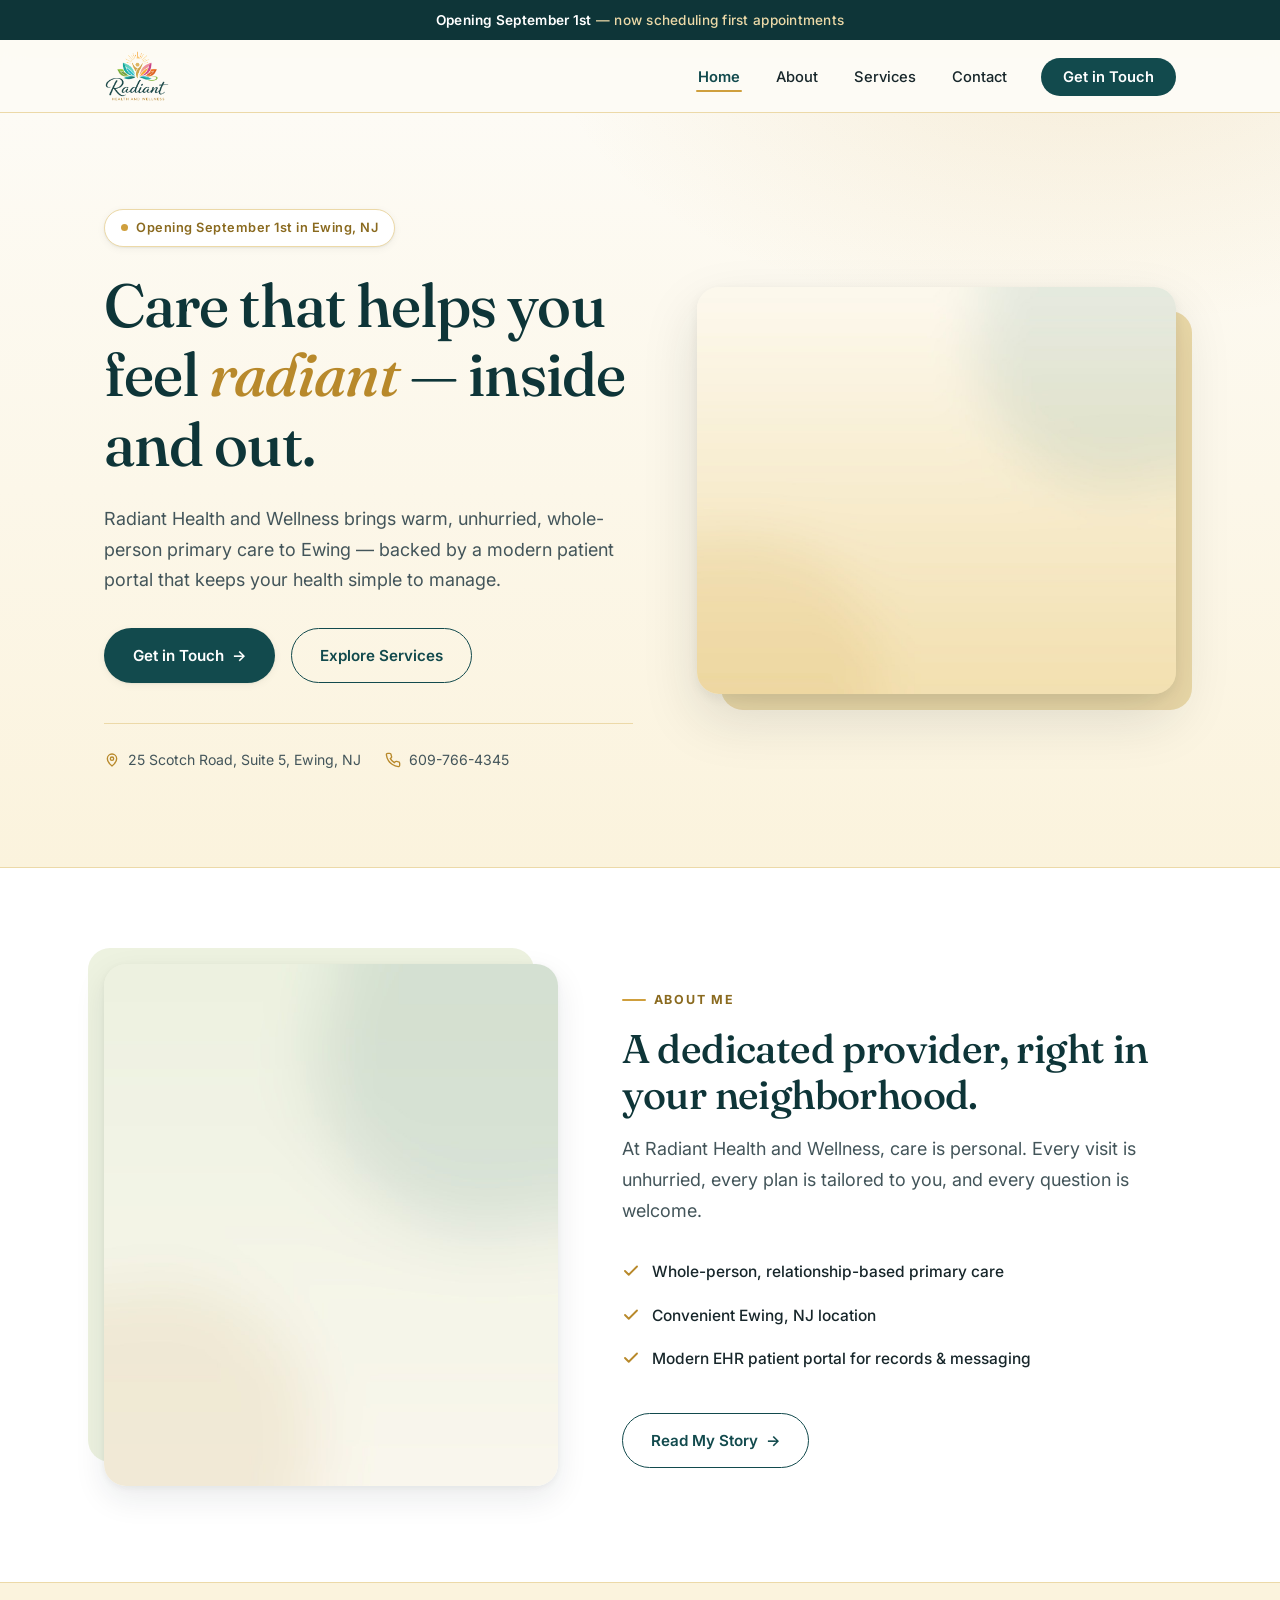
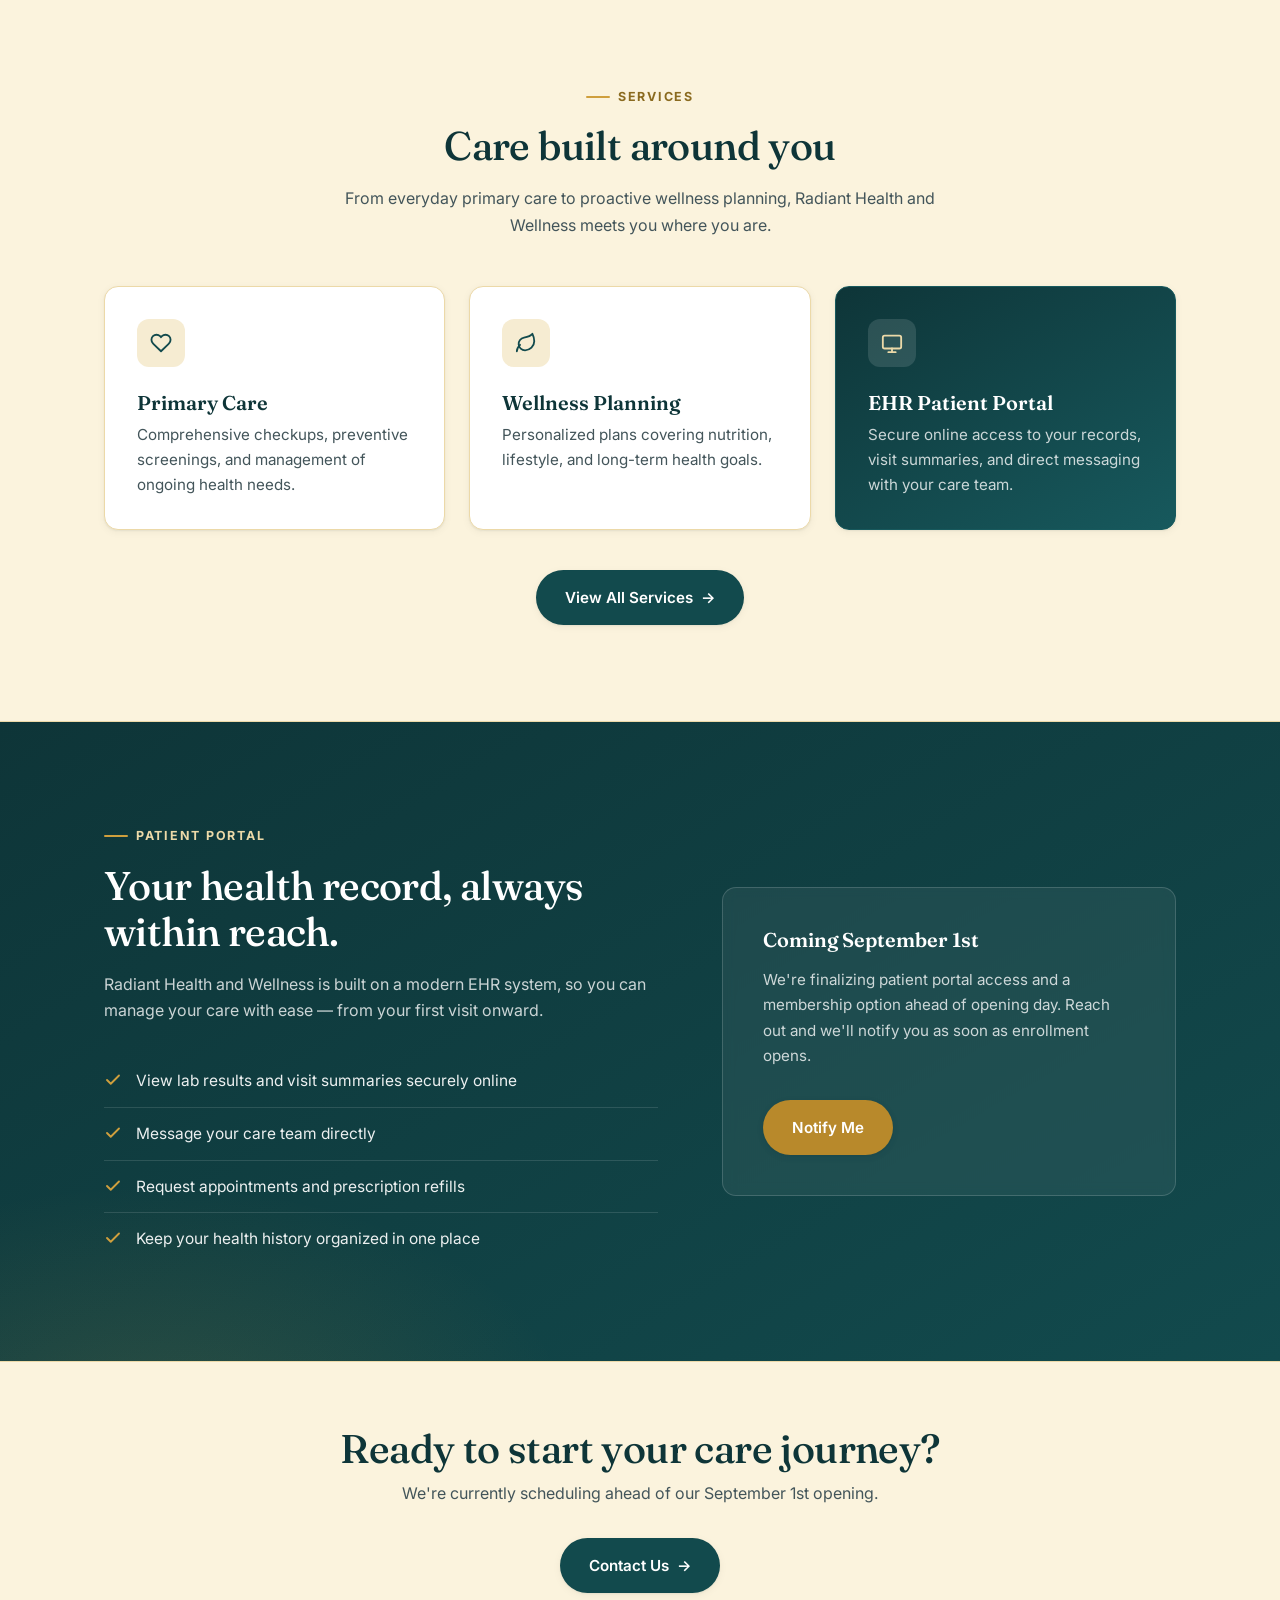
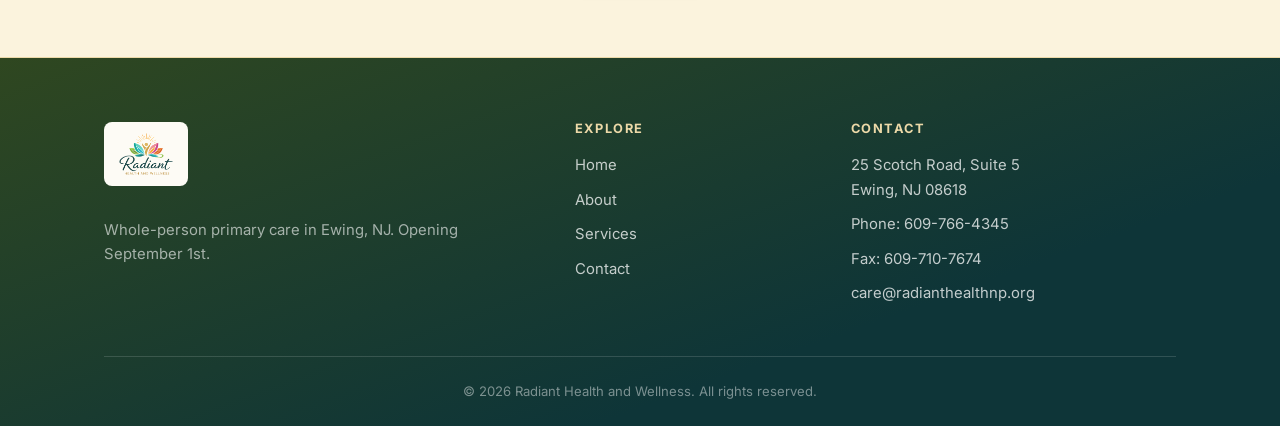
==== index.html @ 40ae80a1 "Redesign: modern professional design system - New palette discipline: cream ground, dark teal anchor" ====
<!DOCTYPE html>
<html lang="en">
<head>
  <meta charset="UTF-8">
  <meta name="viewport" content="width=device-width, initial-scale=1.0">
  <title>Radiant Health and Wellness | Primary Care in Ewing, NJ</title>
  <meta name="description" content="Radiant Health and Wellness — nurse practitioner-led primary care in Ewing, NJ. Opening September 1. Unhurried visits, modern patient portal, personalized care.">
  <link rel="icon" href="assets/img/favicon.png">
  <link rel="preconnect" href="https://fonts.googleapis.com">
  <link rel="preconnect" href="https://fonts.gstatic.com" crossorigin>
  <link rel="stylesheet" href="css/styles.css">
</head>
<body>

  <div class="announcement-bar"><strong>Opening September 1st</strong> — now scheduling first appointments</div>

  <header class="site-header">
    <nav class="nav">
      <a href="index.html" class="nav-logo" aria-label="Radiant Health and Wellness — home">
        <img src="assets/img/logo.png" alt="Radiant Health and Wellness">
      </a>
      <button class="nav-toggle" aria-label="Toggle navigation" aria-expanded="false">
        <svg width="24" height="24" viewBox="0 0 24 24" fill="none" stroke="currentColor" stroke-width="2" stroke-linecap="round"><path d="M4 7h16M4 12h16M4 17h16"/></svg>
      </button>
      <ul class="nav-links">
        <li><a href="index.html">Home</a></li>
        <li><a href="about.html">About</a></li>
        <li><a href="services.html">Services</a></li>
        <li><a href="contact.html">Contact</a></li>
        <li><a href="contact.html" class="nav-cta">Get in Touch</a></li>
      </ul>
    </nav>
  </header>

  <main>

    <!-- Hero -->
    <section class="hero">
      <div class="container">
        <div>
          <span class="hero-badge"><span class="dot"></span>Opening September 1st in Ewing, NJ</span>
          <h1>Care that helps you feel <em>radiant</em> — inside and out.</h1>
          <p class="lead">Radiant Health and Wellness brings warm, unhurried, whole-person primary care to Ewing — backed by a modern patient portal that keeps your health simple to manage.</p>
          <div class="hero-actions">
            <a href="contact.html" class="btn btn-primary">Get in Touch <span class="arrow">→</span></a>
            <a href="services.html" class="btn btn-secondary">Explore Services</a>
          </div>
          <div class="hero-meta">
            <span>
              <svg width="16" height="16" viewBox="0 0 24 24" fill="none" stroke="currentColor" stroke-width="2" stroke-linecap="round" stroke-linejoin="round"><path d="M12 21s-7-5.5-7-11a7 7 0 0 1 14 0c0 5.5-7 11-7 11z"/><circle cx="12" cy="10" r="2.5"/></svg>
              25 Scotch Road, Suite 5, Ewing, NJ
            </span>
            <span>
              <svg width="16" height="16" viewBox="0 0 24 24" fill="none" stroke="currentColor" stroke-width="2" stroke-linecap="round"><path d="M22 16.9v3a2 2 0 0 1-2.2 2 19.8 19.8 0 0 1-8.6-3.1 19.5 19.5 0 0 1-6-6A19.8 19.8 0 0 1 2.1 4.2 2 2 0 0 1 4.1 2h3a2 2 0 0 1 2 1.7c.1 1 .4 2 .7 2.9a2 2 0 0 1-.5 2.1L8 10a16 16 0 0 0 6 6l1.3-1.3a2 2 0 0 1 2.1-.5c.9.3 1.9.6 2.9.7a2 2 0 0 1 1.7 2z"/></svg>
              <a href="tel:+16097664345">609-766-4345</a>
            </span>
          </div>
        </div>
        <div class="hero-visual">
          <img src="assets/img/hero-stock.jpg" alt="Calm, welcoming wellness clinic interior">
        </div>
      </div>
    </section>

    <!-- About preview -->
    <section class="section section-white">
      <div class="container split">
        <div class="split-visual">
          <img src="assets/img/about-me.jpg" alt="Provider portrait at Radiant Health and Wellness">
        </div>
        <div>
          <span class="eyebrow">About Me</span>
          <h2>A dedicated provider, right in your neighborhood.</h2>
          <p class="lead">At Radiant Health and Wellness, care is personal. Every visit is unhurried, every plan is tailored to you, and every question is welcome.</p>
          <ul class="checklist">
            <li>
              <svg width="18" height="18" viewBox="0 0 24 24" fill="none" stroke="currentColor" stroke-width="2.5" stroke-linecap="round" stroke-linejoin="round"><path d="M20 6L9 17l-5-5"/></svg>
              Whole-person, relationship-based primary care
            </li>
            <li>
              <svg width="18" height="18" viewBox="0 0 24 24" fill="none" stroke="currentColor" stroke-width="2.5" stroke-linecap="round" stroke-linejoin="round"><path d="M20 6L9 17l-5-5"/></svg>
              Convenient Ewing, NJ location
            </li>
            <li>
              <svg width="18" height="18" viewBox="0 0 24 24" fill="none" stroke="currentColor" stroke-width="2.5" stroke-linecap="round" stroke-linejoin="round"><path d="M20 6L9 17l-5-5"/></svg>
              Modern EHR patient portal for records &amp; messaging
            </li>
          </ul>
          <a href="about.html" class="btn btn-secondary">Read My Story <span class="arrow">→</span></a>
        </div>
      </div>
    </section>

    <!-- Services preview -->
    <section class="section section-butter">
      <div class="container">
        <div class="section-header centered">
          <span class="eyebrow">Services</span>
          <h2>Care built around you</h2>
          <p>From everyday primary care to proactive wellness planning, Radiant Health and Wellness meets you where you are.</p>
        </div>
        <div class="card-grid">
          <div class="card">
            <span class="card-icon">
              <svg width="22" height="22" viewBox="0 0 24 24" fill="none" stroke="currentColor" stroke-width="2" stroke-linecap="round" stroke-linejoin="round"><path d="M20.8 4.6a5.5 5.5 0 0 0-7.8 0L12 5.7l-1-1.1a5.5 5.5 0 0 0-7.8 7.8l1 1L12 21l7.8-7.6 1-1a5.5 5.5 0 0 0 0-7.8z"/></svg>
            </span>
            <h3>Primary Care</h3>
            <p>Comprehensive checkups, preventive screenings, and management of ongoing health needs.</p>
          </div>
          <div class="card">
            <span class="card-icon">
              <svg width="22" height="22" viewBox="0 0 24 24" fill="none" stroke="currentColor" stroke-width="2" stroke-linecap="round" stroke-linejoin="round"><path d="M11 20A7 7 0 0 1 9.8 6.1C15.5 5 17 4.5 19 2c1 2 2 4.2 2 8 0 5.5-4.8 10-10 10z"/><path d="M2 21c0-3 1.9-5.5 3.5-7"/></svg>
            </span>
            <h3>Wellness Planning</h3>
            <p>Personalized plans covering nutrition, lifestyle, and long-term health goals.</p>
          </div>
          <div class="card card-feature">
            <span class="card-icon">
              <svg width="22" height="22" viewBox="0 0 24 24" fill="none" stroke="currentColor" stroke-width="2" stroke-linecap="round" stroke-linejoin="round"><rect x="2" y="4" width="20" height="14" rx="2"/><path d="M8 22h8M12 18v4"/></svg>
            </span>
            <h3>EHR Patient Portal</h3>
            <p>Secure online access to your records, visit summaries, and direct messaging with your care team.</p>
          </div>
        </div>
        <div style="text-align:center; margin-top: 40px;">
          <a href="services.html" class="btn btn-primary">View All Services <span class="arrow">→</span></a>
        </div>
      </div>
    </section>

    <!-- EHR / portal band -->
    <section class="band-dark">
      <div class="container split">
        <div>
          <span class="eyebrow">Patient Portal</span>
          <h2>Your health record, always within reach.</h2>
          <p>Radiant Health and Wellness is built on a modern EHR system, so you can manage your care with ease — from your first visit onward.</p>
          <ul class="feature-list">
            <li>
              <svg width="18" height="18" viewBox="0 0 24 24" fill="none" stroke="currentColor" stroke-width="2.5" stroke-linecap="round" stroke-linejoin="round"><path d="M20 6L9 17l-5-5"/></svg>
              View lab results and visit summaries securely online
            </li>
            <li>
              <svg width="18" height="18" viewBox="0 0 24 24" fill="none" stroke="currentColor" stroke-width="2.5" stroke-linecap="round" stroke-linejoin="round"><path d="M20 6L9 17l-5-5"/></svg>
              Message your care team directly
            </li>
            <li>
              <svg width="18" height="18" viewBox="0 0 24 24" fill="none" stroke="currentColor" stroke-width="2.5" stroke-linecap="round" stroke-linejoin="round"><path d="M20 6L9 17l-5-5"/></svg>
              Request appointments and prescription refills
            </li>
            <li>
              <svg width="18" height="18" viewBox="0 0 24 24" fill="none" stroke="currentColor" stroke-width="2.5" stroke-linecap="round" stroke-linejoin="round"><path d="M20 6L9 17l-5-5"/></svg>
              Keep your health history organized in one place
            </li>
          </ul>
        </div>
        <div class="panel">
          <h3>Coming September 1st</h3>
          <p>We're finalizing patient portal access and a membership option ahead of opening day. Reach out and we'll notify you as soon as enrollment opens.</p>
          <a href="contact.html" class="btn btn-gold">Notify Me</a>
        </div>
      </div>
    </section>

    <!-- CTA -->
    <section class="cta">
      <div class="container">
        <h2>Ready to start your care journey?</h2>
        <p>We're currently scheduling ahead of our September 1st opening.</p>
        <a href="contact.html" class="btn btn-primary">Contact Us <span class="arrow">→</span></a>
      </div>
    </section>

  </main>

  <footer class="site-footer">
    <div class="container">
      <div class="footer-grid">
        <div>
          <span class="footer-logo">
            <img src="assets/img/logo.png" alt="Radiant Health and Wellness">
          </span>
          <p>Whole-person primary care in Ewing, NJ. Opening September 1st.</p>
        </div>
        <div>
          <h4>Explore</h4>
          <ul class="footer-links">
            <li><a href="index.html">Home</a></li>
            <li><a href="about.html">About</a></li>
            <li><a href="services.html">Services</a></li>
            <li><a href="contact.html">Contact</a></li>
          </ul>
        </div>
        <div>
          <h4>Contact</h4>
          <ul class="footer-links">
            <li>25 Scotch Road, Suite 5<br>Ewing, NJ 08618</li>
            <li>Phone: <a href="tel:+16097664345">609-766-4345</a></li>
            <li>Fax: 609-710-7674</li>
            <li><a href="mailto:care@radianthealthnp.org">care@radianthealthnp.org</a></li>
          </ul>
        </div>
      </div>
      <div class="footer-bottom">
        &copy; <span id="footer-year"></span> Radiant Health and Wellness. All rights reserved.
      </div>
    </div>
  </footer>

  <script src="js/main.js"></script>
</body>
</html>
---- css/styles.css ----
/* ==========================================================================
   Radiant Health and Wellness — Design System v2
   --------------------------------------------------------------------------
   Principles applied:
   - Restrained palette: cream ground, dark teal anchor, gold as trim/accent
   - Type pairing: Fraunces (display serif) + Inter (UI sans)
   - 8px spacing scale, consistent radii + elevation
   - WCAG AA contrast on all text
   ========================================================================== */

/* ---------- Fonts ---------- */
@import url('https://fonts.googleapis.com/css2?family=Fraunces:opsz,wght@9..144,400;9..144,500;9..144,600&family=Inter:wght@400;500;600;700&display=swap');

/* ---------- Tokens ---------- */
:root {
  /* color */
  --ink: #17262a;
  --ink-soft: #43555a;
  --teal-900: #0e3538;
  --teal-800: #124a4d;
  --teal-700: #17595d;
  --teal-600: #1c6e6f;
  --gold-700: #8a6a1f;
  --gold-600: #b8892b;
  --gold-500: #cf9f3d;
  --gold-200: #ecd9a8;
  --gold-100: #f6ecd2;
  --butter: #fbf3dd;
  --cream: #fdfbf5;
  --white: #ffffff;
  --green-900: #2f4720;
  --green-700: #4a6b2f;
  --green-100: #edf2e0;

  /* type */
  --font-display: 'Fraunces', Georgia, serif;
  --font-body: 'Inter', -apple-system, BlinkMacSystemFont, 'Segoe UI', sans-serif;

  /* layout */
  --container: 1120px;
  --s1: 8px;  --s2: 16px; --s3: 24px; --s4: 32px;
  --s5: 40px; --s6: 48px; --s8: 64px; --s12: 96px;

  --r-sm: 8px;
  --r-md: 14px;
  --r-lg: 22px;
  --r-full: 999px;

  --shadow-sm: 0 1px 2px rgba(23, 38, 42, 0.06), 0 2px 8px rgba(23, 38, 42, 0.05);
  --shadow-md: 0 2px 6px rgba(23, 38, 42, 0.05), 0 12px 32px rgba(23, 38, 42, 0.09);
  --shadow-lg: 0 4px 12px rgba(23, 38, 42, 0.06), 0 24px 56px rgba(23, 38, 42, 0.13);
}

/* ---------- Reset / base ---------- */
*, *::before, *::after { box-sizing: border-box; }

html { scroll-behavior: smooth; }

body {
  margin: 0;
  font-family: var(--font-body);
  font-size: 1rem;
  line-height: 1.65;
  color: var(--ink);
  background: var(--cream);
  -webkit-font-smoothing: antialiased;
  text-rendering: optimizeLegibility;
}

img { max-width: 100%; display: block; }

a { color: inherit; text-decoration: none; }

:focus-visible {
  outline: 3px solid var(--gold-500);
  outline-offset: 3px;
  border-radius: 4px;
}

.container {
  max-width: var(--container);
  margin-inline: auto;
  padding-inline: var(--s3);
}

/* ---------- Typography ---------- */
h1, h2, h3, h4 {
  font-family: var(--font-display);
  font-weight: 500;
  line-height: 1.15;
  letter-spacing: -0.015em;
  color: var(--teal-900);
  margin: 0 0 var(--s2);
}

h1 { font-size: clamp(2.4rem, 5.2vw, 3.8rem); }
h2 { font-size: clamp(1.8rem, 3.4vw, 2.5rem); }
h3 { font-size: 1.25rem; font-weight: 600; letter-spacing: 0; }

p { margin: 0 0 var(--s2); color: var(--ink-soft); }

.lead {
  font-size: 1.125rem;
  line-height: 1.7;
  max-width: 54ch;
}

.eyebrow {
  display: inline-flex;
  align-items: center;
  gap: 8px;
  font-size: 0.78rem;
  font-weight: 700;
  letter-spacing: 0.14em;
  text-transform: uppercase;
  color: var(--gold-700);
  margin-bottom: var(--s2);
}

.eyebrow::before {
  content: "";
  width: 24px;
  height: 2px;
  background: var(--gold-500);
  border-radius: 2px;
}

.section-header {
  max-width: 620px;
  margin-bottom: var(--s6);
}

.section-header.centered {
  margin-inline: auto;
  text-align: center;
}

.section-header.centered .eyebrow { justify-content: center; }

/* ---------- Buttons ---------- */
.btn {
  display: inline-flex;
  align-items: center;
  justify-content: center;
  gap: 8px;
  padding: 14px 28px;
  border-radius: var(--r-full);
  font-family: var(--font-body);
  font-size: 0.95rem;
  font-weight: 600;
  border: 1.5px solid transparent;
  cursor: pointer;
  transition: background-color 0.18s ease, border-color 0.18s ease,
              color 0.18s ease, box-shadow 0.18s ease, transform 0.18s ease;
}

.btn:hover { transform: translateY(-1px); }
.btn:active { transform: translateY(0); }

.btn-primary {
  background: var(--teal-800);
  color: var(--white);
  box-shadow: var(--shadow-sm);
}

.btn-primary:hover {
  background: var(--teal-700);
  box-shadow: var(--shadow-md);
}

.btn-secondary {
  background: transparent;
  border-color: var(--teal-800);
  color: var(--teal-800);
}

.btn-secondary:hover { background: rgba(18, 74, 77, 0.06); }

.btn-gold {
  background: var(--gold-600);
  color: var(--white);
  box-shadow: var(--shadow-sm);
}

.btn-gold:hover { background: var(--gold-500); box-shadow: var(--shadow-md); }

.btn-light {
  background: var(--white);
  color: var(--teal-800);
}

.btn-light:hover { background: var(--gold-100); }

.btn .arrow { transition: transform 0.18s ease; }
.btn:hover .arrow { transform: translateX(3px); }

/* ---------- Announcement bar ---------- */
.announcement-bar {
  background: var(--teal-900);
  color: var(--gold-200);
  font-size: 0.85rem;
  font-weight: 500;
  letter-spacing: 0.02em;
  text-align: center;
  padding: 9px var(--s2);
}

.announcement-bar strong { color: var(--white); font-weight: 600; }

/* ---------- Header ---------- */
.site-header {
  position: sticky;
  top: 0;
  z-index: 100;
  background: rgba(253, 251, 245, 0.92);
  backdrop-filter: blur(12px);
  -webkit-backdrop-filter: blur(12px);
  border-bottom: 1px solid var(--gold-200);
}

.nav {
  display: flex;
  align-items: center;
  justify-content: space-between;
  max-width: var(--container);
  margin-inline: auto;
  padding: 10px var(--s3);
}

.nav-logo img { height: 52px; width: auto; }

.nav-links {
  display: flex;
  align-items: center;
  gap: var(--s4);
  list-style: none;
  margin: 0;
  padding: 0;
}

.nav-links a {
  position: relative;
  font-size: 0.92rem;
  font-weight: 500;
  color: var(--ink);
  padding: 6px 2px;
}

.nav-links a:not(.nav-cta)::after {
  content: "";
  position: absolute;
  left: 0;
  bottom: 0;
  width: 100%;
  height: 2px;
  background: var(--gold-500);
  border-radius: 2px;
  transform: scaleX(0);
  transform-origin: left;
  transition: transform 0.2s ease;
}

.nav-links a:not(.nav-cta):hover::after,
.nav-links a.active::after { transform: scaleX(1); }

.nav-links a.active { color: var(--teal-800); font-weight: 600; }

.nav-cta {
  background: var(--teal-800);
  color: var(--white) !important;
  padding: 10px 22px !important;
  border-radius: var(--r-full);
  font-weight: 600 !important;
  transition: background-color 0.18s ease;
}

.nav-cta:hover { background: var(--teal-700); }

.nav-toggle {
  display: none;
  background: none;
  border: none;
  padding: 8px;
  cursor: pointer;
  color: var(--teal-900);
}

/* ---------- Hero ---------- */
.hero {
  position: relative;
  overflow: hidden;
  background:
    radial-gradient(900px 480px at 85% -10%, rgba(207, 159, 61, 0.16), transparent 60%),
    linear-gradient(180deg, var(--cream) 0%, var(--butter) 100%);
  border-bottom: 1px solid var(--gold-200);
}

.hero .container {
  display: grid;
  grid-template-columns: 1.05fr 0.95fr;
  gap: var(--s8);
  align-items: center;
  padding-block: var(--s12);
}

.hero-badge {
  display: inline-flex;
  align-items: center;
  gap: 8px;
  background: var(--white);
  border: 1px solid var(--gold-200);
  color: var(--gold-700);
  font-size: 0.8rem;
  font-weight: 600;
  letter-spacing: 0.04em;
  padding: 7px 16px;
  border-radius: var(--r-full);
  box-shadow: var(--shadow-sm);
  margin-bottom: var(--s3);
}

.hero-badge .dot {
  width: 7px;
  height: 7px;
  border-radius: 50%;
  background: var(--gold-500);
}

.hero h1 { margin-bottom: var(--s3); }

.hero h1 em {
  font-style: italic;
  color: var(--gold-600);
}

.hero-actions {
  display: flex;
  flex-wrap: wrap;
  gap: var(--s2);
  margin-top: var(--s4);
}

.hero-meta {
  display: flex;
  flex-wrap: wrap;
  gap: var(--s3);
  margin-top: var(--s5);
  padding-top: var(--s3);
  border-top: 1px solid var(--gold-200);
  font-size: 0.88rem;
  color: var(--ink-soft);
}

.hero-meta span {
  display: inline-flex;
  align-items: center;
  gap: 8px;
}

.hero-meta svg { color: var(--gold-600); flex-shrink: 0; }

.hero-visual { position: relative; }

.hero-visual::before {
  content: "";
  position: absolute;
  inset: 24px -16px -16px 24px;
  background: var(--gold-200);
  border-radius: var(--r-lg);
  z-index: 0;
}

.hero-visual img {
  position: relative;
  z-index: 1;
  border-radius: var(--r-lg);
  box-shadow: var(--shadow-lg);
  aspect-ratio: 4 / 3.4;
  object-fit: cover;
  width: 100%;
}

/* ---------- Sections ---------- */
.section { padding-block: var(--s12); }

.section-white { background: var(--white); }
.section-butter {
  background: var(--butter);
  border-block: 1px solid var(--gold-200);
}
.section-green { background: var(--green-100); }

/* ---------- About split ---------- */
.split {
  display: grid;
  grid-template-columns: 0.9fr 1.1fr;
  gap: var(--s8);
  align-items: center;
}

.split-visual { position: relative; }

.split-visual::before {
  content: "";
  position: absolute;
  inset: -16px 24px 24px -16px;
  background: var(--green-100);
  border-radius: var(--r-lg);
}

.split-visual img {
  position: relative;
  border-radius: var(--r-lg);
  box-shadow: var(--shadow-md);
  aspect-ratio: 4 / 4.6;
  object-fit: cover;
  width: 100%;
}

.checklist {
  list-style: none;
  padding: 0;
  margin: var(--s3) 0 var(--s4);
}

.checklist li {
  display: flex;
  gap: 12px;
  align-items: flex-start;
  padding-block: 9px;
  color: var(--ink);
  font-weight: 500;
  font-size: 0.97rem;
}

.checklist svg {
  flex-shrink: 0;
  margin-top: 3px;
  color: var(--gold-600);
}

/* ---------- Cards ---------- */
.card-grid {
  display: grid;
  grid-template-columns: repeat(3, 1fr);
  gap: var(--s3);
}

.card {
  background: var(--white);
  border: 1px solid var(--gold-200);
  border-radius: var(--r-md);
  padding: var(--s4);
  box-shadow: var(--shadow-sm);
  transition: box-shadow 0.2s ease, transform 0.2s ease, border-color 0.2s ease;
}

.card:hover {
  transform: translateY(-3px);
  box-shadow: var(--shadow-md);
  border-color: var(--gold-500);
}

.card-icon {
  display: inline-flex;
  align-items: center;
  justify-content: center;
  width: 48px;
  height: 48px;
  border-radius: 12px;
  background: var(--gold-100);
  color: var(--teal-800);
  margin-bottom: var(--s3);
}

.card h3 { margin-bottom: 8px; }
.card p { margin-bottom: 0; font-size: 0.95rem; }

.card.card-feature {
  background: linear-gradient(150deg, var(--teal-900), var(--teal-700));
  border-color: var(--teal-700);
}

.card.card-feature h3 { color: var(--white); }
.card.card-feature p { color: rgba(255, 255, 255, 0.78); }
.card.card-feature .card-icon {
  background: rgba(255, 255, 255, 0.12);
  color: var(--gold-200);
}

/* ---------- Dark band (EHR / portal) ---------- */
.band-dark {
  background:
    radial-gradient(700px 400px at 12% 110%, rgba(207, 159, 61, 0.14), transparent 60%),
    linear-gradient(150deg, var(--teal-900) 0%, var(--teal-800) 100%);
  color: var(--white);
  padding-block: var(--s12);
}

.band-dark .split { align-items: center; grid-template-columns: 1.1fr 0.9fr; }

.band-dark .eyebrow { color: var(--gold-200); }
.band-dark .eyebrow::before { background: var(--gold-500); }
.band-dark h2 { color: var(--white); }
.band-dark p { color: rgba(255, 255, 255, 0.78); }

.feature-list {
  list-style: none;
  padding: 0;
  margin: var(--s4) 0 0;
}

.feature-list li {
  display: flex;
  gap: 14px;
  align-items: flex-start;
  padding-block: 13px;
  border-bottom: 1px solid rgba(255, 255, 255, 0.12);
  color: rgba(255, 255, 255, 0.92);
  font-size: 0.97rem;
}

.feature-list li:last-child { border-bottom: none; }

.feature-list svg {
  flex-shrink: 0;
  margin-top: 3px;
  color: var(--gold-500);
}

.panel {
  background: rgba(255, 255, 255, 0.06);
  border: 1px solid rgba(255, 255, 255, 0.16);
  border-radius: var(--r-md);
  padding: var(--s5);
  backdrop-filter: blur(6px);
}

.panel h3 { color: var(--white); margin-bottom: var(--s2); }
.panel p { font-size: 0.95rem; }
.panel .btn { margin-top: var(--s2); }

/* ---------- CTA band ---------- */
.cta {
  background: var(--butter);
  border-block: 1px solid var(--gold-200);
  padding-block: var(--s8);
  text-align: center;
}

.cta h2 { margin-bottom: var(--s1); }
.cta p { margin-bottom: var(--s4); }

/* ---------- Contact ---------- */
.contact-grid {
  display: grid;
  grid-template-columns: 1fr 1.1fr;
  gap: var(--s6);
  align-items: start;
}

.contact-card {
  background: var(--white);
  border: 1px solid var(--green-100);
  border-top: 3px solid var(--green-700);
  border-radius: var(--r-md);
  padding: var(--s5);
  box-shadow: var(--shadow-md);
}

.contact-card h3 { margin-bottom: var(--s3); }

.contact-list {
  list-style: none;
  padding: 0;
  margin: 0 0 var(--s4);
}

.contact-list li {
  display: flex;
  gap: 14px;
  align-items: flex-start;
  padding-block: 12px;
  border-bottom: 1px solid var(--green-100);
  font-size: 0.95rem;
}

.contact-list li:last-child { border-bottom: none; }

.contact-list svg {
  flex-shrink: 0;
  margin-top: 2px;
  color: var(--green-700);
}

.contact-list a { color: var(--teal-700); font-weight: 500; }
.contact-list a:hover { text-decoration: underline; }

.hours-table {
  width: 100%;
  border-collapse: collapse;
  font-size: 0.95rem;
}

.hours-table td {
  padding: 10px 0;
  border-bottom: 1px solid var(--green-100);
  color: var(--ink-soft);
}

.hours-table tr:last-child td { border-bottom: none; }

.hours-table td:last-child {
  text-align: right;
  font-weight: 600;
  color: var(--green-900);
}

.notice {
  background: var(--green-100);
  border-left: 3px solid var(--green-700);
  border-radius: var(--r-sm);
  padding: var(--s3);
  font-size: 0.92rem;
  color: var(--green-900);
  margin-top: var(--s3);
}

.map-frame {
  border-radius: var(--r-md);
  overflow: hidden;
  box-shadow: var(--shadow-md);
  border: 1px solid var(--green-100);
}

.map-frame iframe {
  display: block;
  width: 100%;
  height: 420px;
  border: none;
}

.map-actions { margin-top: var(--s3); text-align: center; }

/* ---------- Page hero (interior) ---------- */
.page-hero {
  background:
    radial-gradient(700px 300px at 80% -20%, rgba(207, 159, 61, 0.14), transparent 60%),
    linear-gradient(180deg, var(--cream), var(--butter));
  border-bottom: 1px solid var(--gold-200);
  padding-block: var(--s8);
}

.page-hero .container { max-width: 760px; text-align: center; }
.page-hero .eyebrow { justify-content: center; }
.page-hero p { max-width: 58ch; margin-inline: auto; }

/* ---------- Footer ---------- */
.site-footer {
  background: linear-gradient(160deg, var(--green-900) 0%, var(--teal-900) 70%);
  color: rgba(255, 255, 255, 0.75);
  padding: var(--s8) 0 var(--s3);
}

.footer-grid {
  display: grid;
  grid-template-columns: 1.3fr 0.7fr 1fr;
  gap: var(--s6);
  padding-bottom: var(--s5);
  border-bottom: 1px solid rgba(255, 255, 255, 0.14);
}

.footer-logo {
  display: inline-block;
  background: var(--cream);
  padding: 10px 14px;
  border-radius: var(--r-sm);
  margin-bottom: var(--s3);
}

.footer-logo img { height: 44px; width: auto; }

.site-footer h4 {
  color: var(--gold-200);
  font-family: var(--font-body);
  font-size: 0.8rem;
  font-weight: 700;
  letter-spacing: 0.12em;
  text-transform: uppercase;
  margin: 0 0 var(--s2);
}

.footer-links { list-style: none; padding: 0; margin: 0; }
.footer-links li { margin-bottom: 10px; font-size: 0.93rem; }
.footer-links a { transition: color 0.15s ease; }
.footer-links a:hover { color: var(--gold-200); }

.site-footer p { color: rgba(255, 255, 255, 0.6); font-size: 0.93rem; }

.footer-bottom {
  padding-top: var(--s3);
  text-align: center;
  font-size: 0.82rem;
  color: rgba(255, 255, 255, 0.45);
}

/* ---------- Responsive ---------- */
@media (max-width: 920px) {
  .section { padding-block: var(--s8); }

  .hero .container { grid-template-columns: 1fr; padding-block: var(--s8); }
  .hero-visual { order: -1; max-width: 480px; }

  .split,
  .band-dark .split,
  .contact-grid { grid-template-columns: 1fr; }

  .split-visual { max-width: 440px; }

  .card-grid { grid-template-columns: 1fr 1fr; }
}

@media (max-width: 640px) {
  .card-grid { grid-template-columns: 1fr; }

  .nav-toggle { display: block; }

  .nav-links {
    position: fixed;
    inset: 0 0 0 auto;
    width: min(300px, 82vw);
    height: 100dvh;
    background: var(--cream);
    flex-direction: column;
    align-items: flex-start;
    padding: 96px var(--s4) var(--s4);
    box-shadow: var(--shadow-lg);
    transform: translateX(100%);
    transition: transform 0.25s ease;
  }

  .nav-links.open { transform: translateX(0); }
}

@media (prefers-reduced-motion: reduce) {
  *, *::before, *::after {
    transition-duration: 0.01ms !important;
    animation-duration: 0.01ms !important;
  }
  html { scroll-behavior: auto; }
}
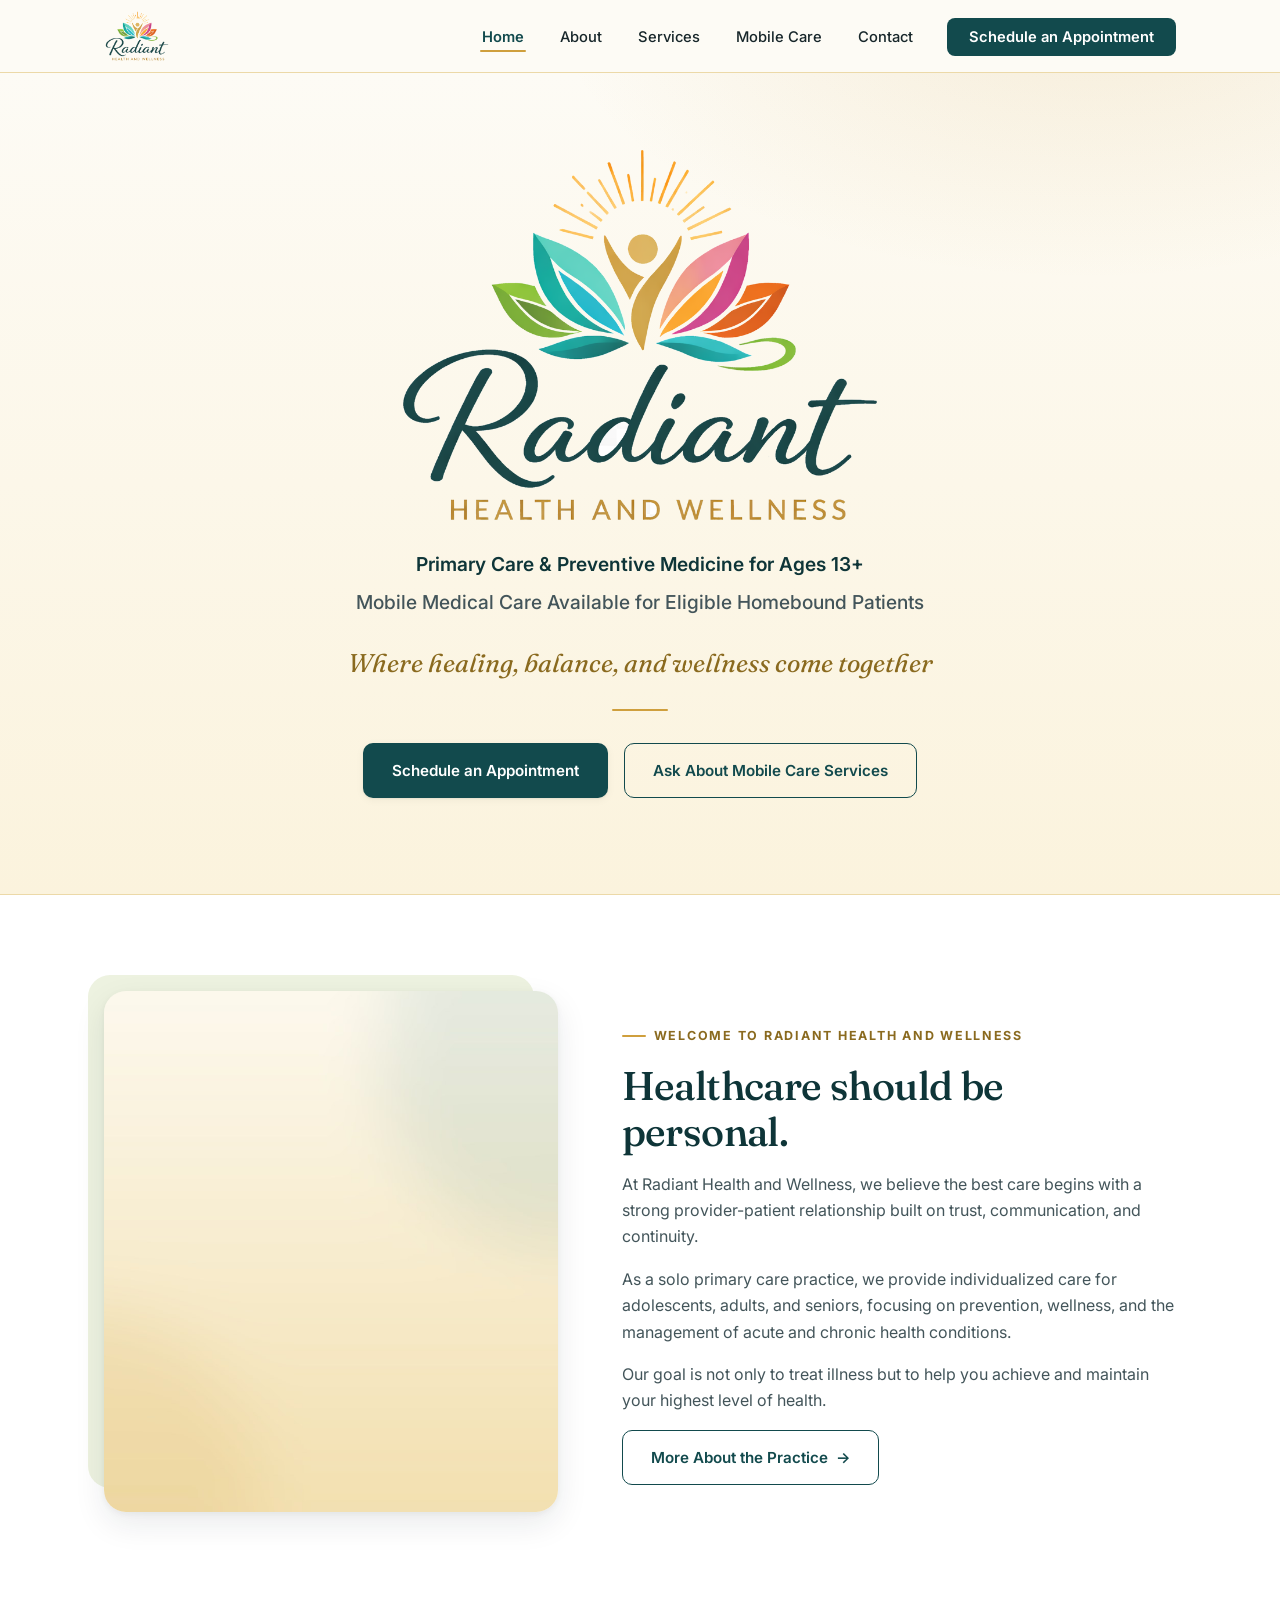
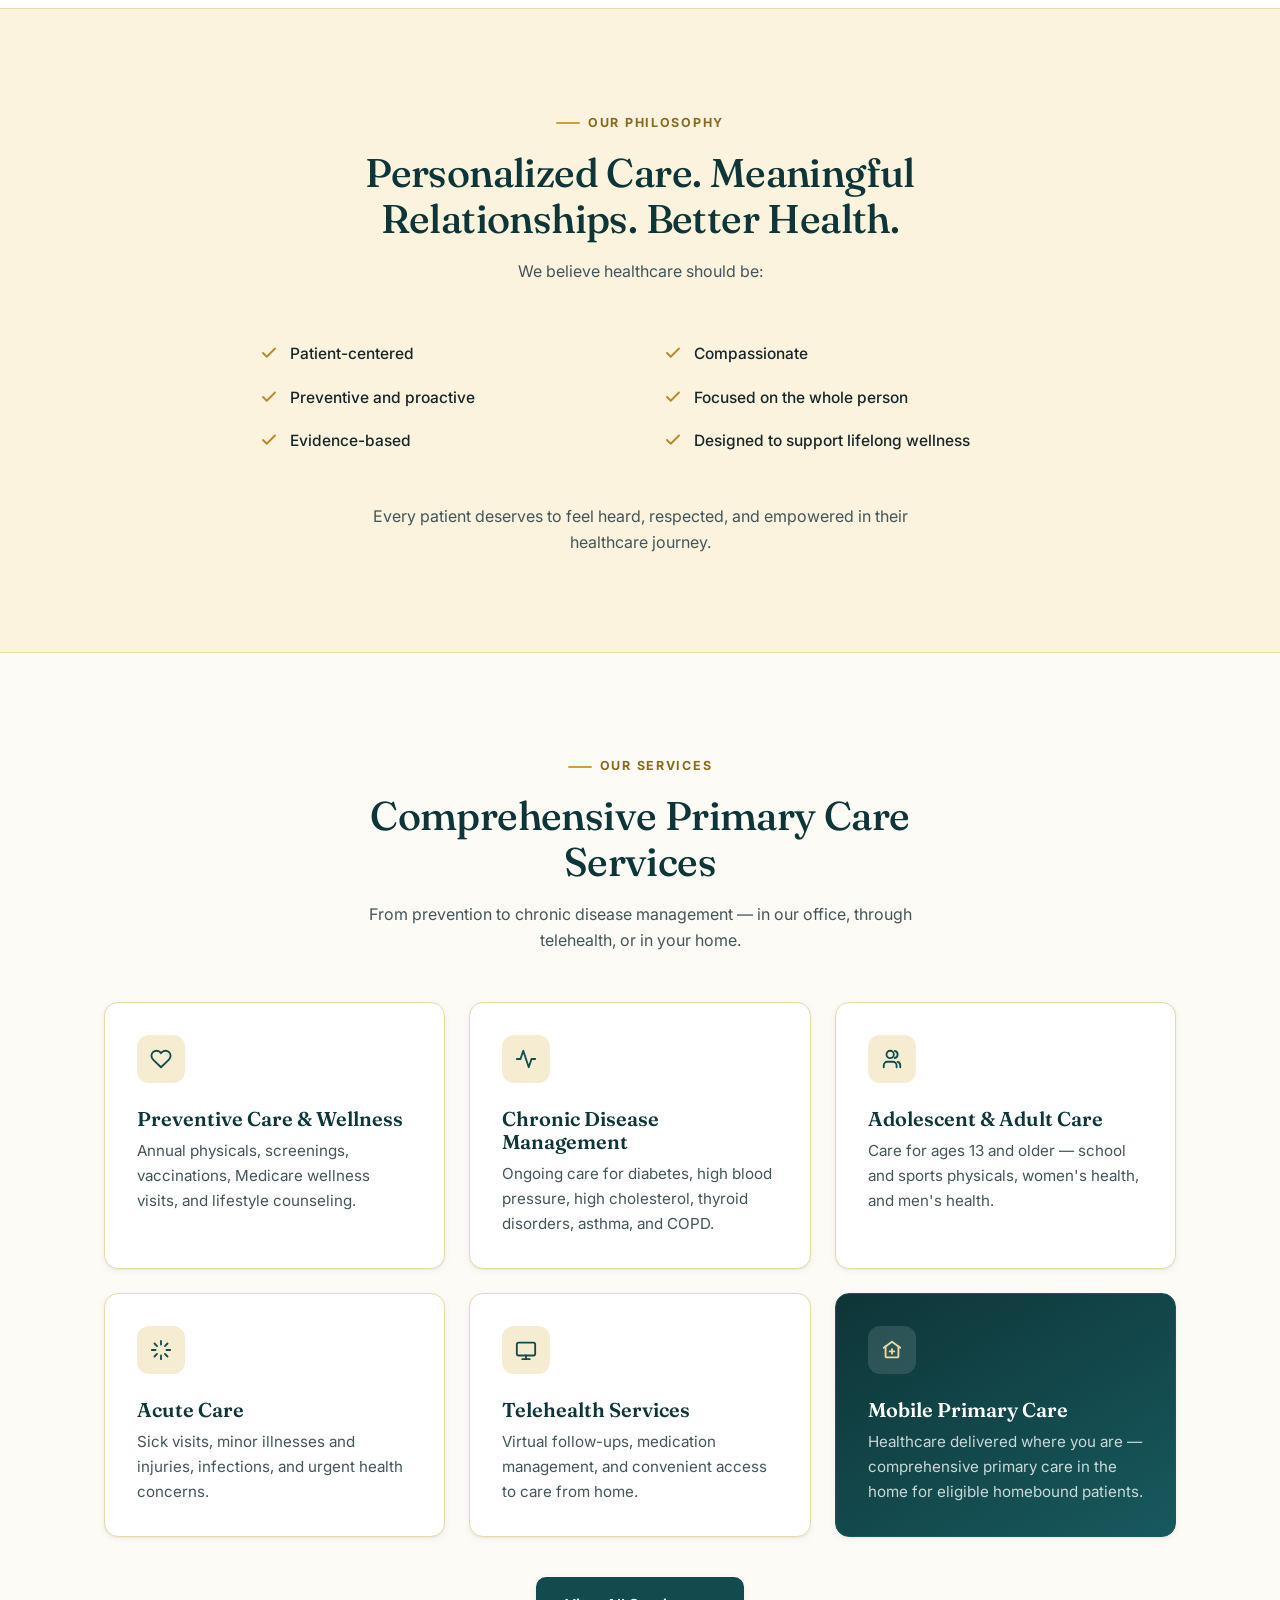
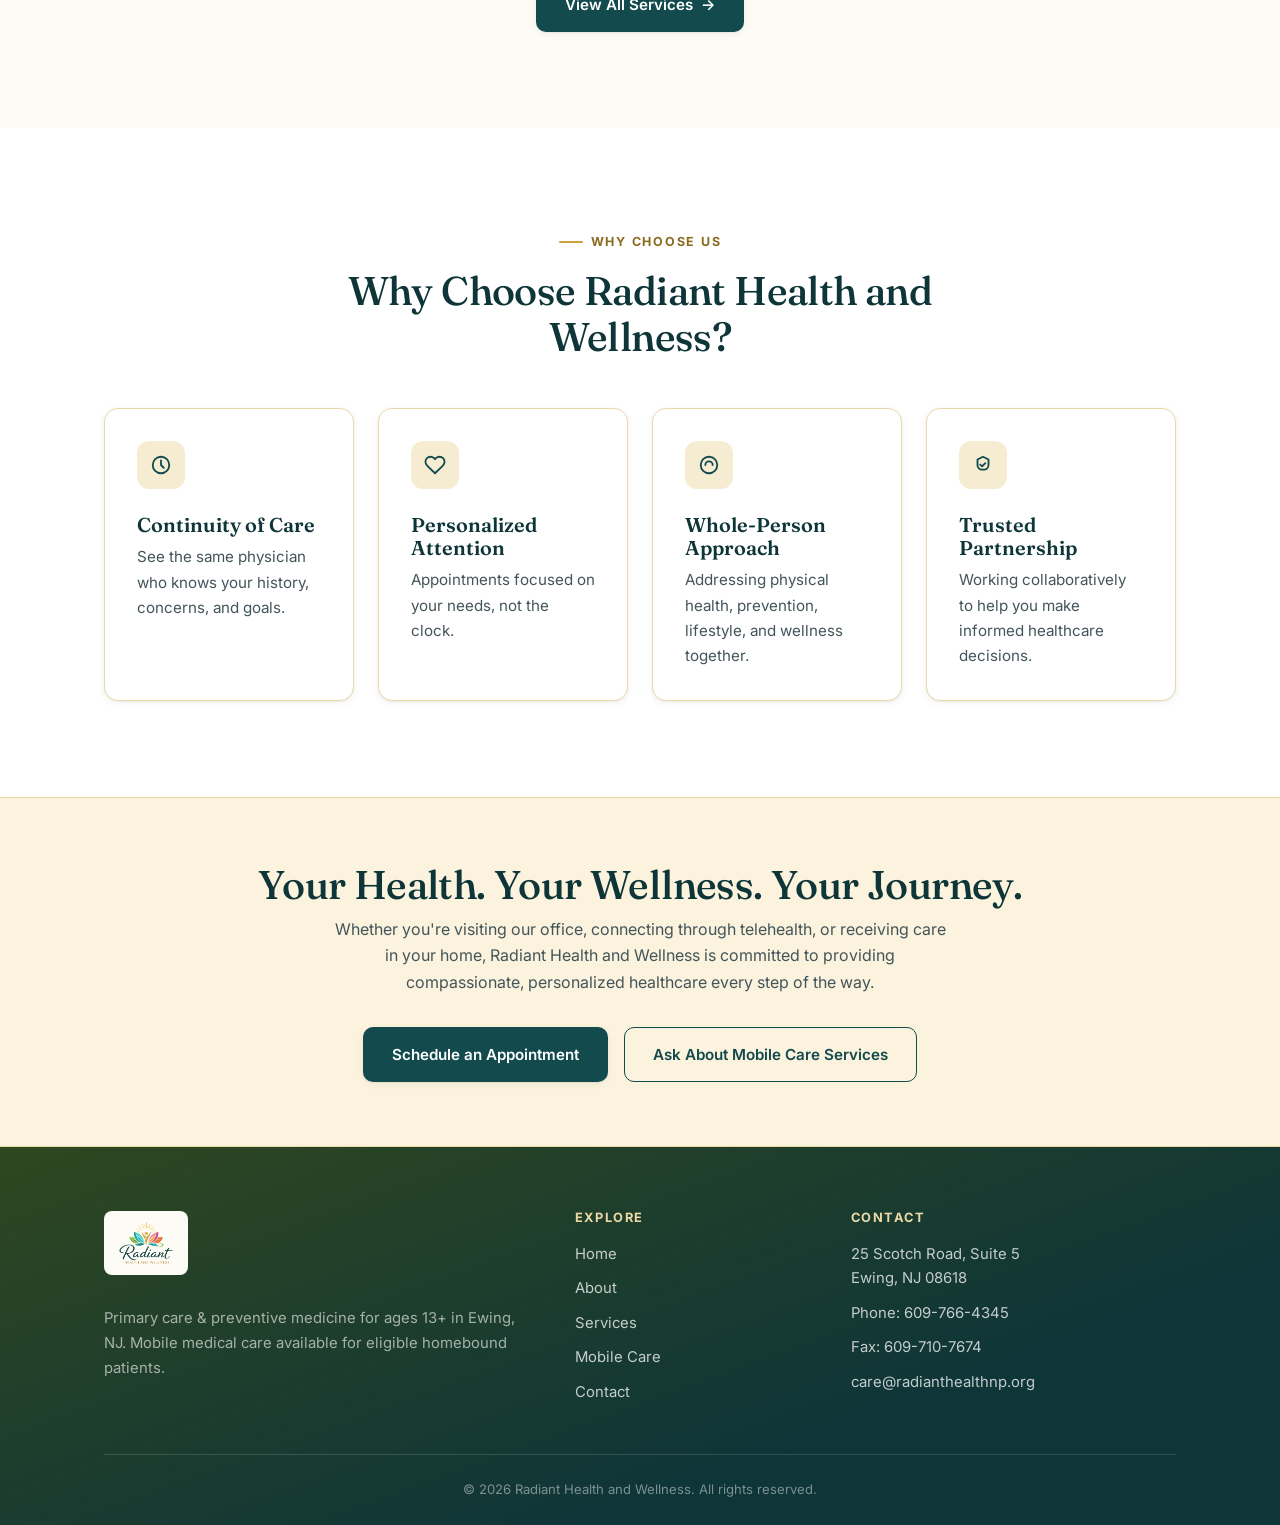
==== commit 70be9460: "Integrate Robin's copy: logo-forward hero, mobile care page, full services - Hero: H1 replaced with " ====
--- a/index.html
+++ b/index.html
@@ -3,16 +3,14 @@
 <head>
   <meta charset="UTF-8">
   <meta name="viewport" content="width=device-width, initial-scale=1.0">
-  <title>Radiant Health and Wellness | Primary Care in Ewing, NJ</title>
-  <meta name="description" content="Radiant Health and Wellness — nurse practitioner-led primary care in Ewing, NJ. Opening September 1. Unhurried visits, modern patient portal, personalized care.">
+  <title>Radiant Health and Wellness | Primary Care &amp; Preventive Medicine in Ewing, NJ</title>
+  <meta name="description" content="Radiant Health and Wellness — solo primary care practice in Ewing, NJ for ages 13+. Preventive medicine, chronic disease management, telehealth, and mobile medical care for eligible homebound patients.">
   <link rel="icon" href="assets/img/favicon.png">
   <link rel="preconnect" href="https://fonts.googleapis.com">
   <link rel="preconnect" href="https://fonts.gstatic.com" crossorigin>
   <link rel="stylesheet" href="css/styles.css">
 </head>
 <body>
-
-  <div class="announcement-bar"><strong>Opening September 1st</strong> — now scheduling first appointments</div>
 
   <header class="site-header">
     <nav class="nav">
@@ -26,100 +24,140 @@
         <li><a href="index.html">Home</a></li>
         <li><a href="about.html">About</a></li>
         <li><a href="services.html">Services</a></li>
+        <li><a href="mobile-care.html">Mobile Care</a></li>
         <li><a href="contact.html">Contact</a></li>
-        <li><a href="contact.html" class="nav-cta">Get in Touch</a></li>
+        <li><a href="contact.html" class="nav-cta">Schedule an Appointment</a></li>
       </ul>
     </nav>
   </header>
 
   <main>
 
-    <!-- Hero -->
+    <!-- Hero: logo-forward -->
     <section class="hero">
       <div class="container">
-        <div>
-          <span class="hero-badge"><span class="dot"></span>Opening September 1st in Ewing, NJ</span>
-          <h1>Care that helps you feel <em>radiant</em> — inside and out.</h1>
-          <p class="lead">Radiant Health and Wellness brings warm, unhurried, whole-person primary care to Ewing — backed by a modern patient portal that keeps your health simple to manage.</p>
-          <div class="hero-actions">
-            <a href="contact.html" class="btn btn-primary">Get in Touch <span class="arrow">→</span></a>
-            <a href="services.html" class="btn btn-secondary">Explore Services</a>
-          </div>
-          <div class="hero-meta">
-            <span>
-              <svg width="16" height="16" viewBox="0 0 24 24" fill="none" stroke="currentColor" stroke-width="2" stroke-linecap="round" stroke-linejoin="round"><path d="M12 21s-7-5.5-7-11a7 7 0 0 1 14 0c0 5.5-7 11-7 11z"/><circle cx="12" cy="10" r="2.5"/></svg>
-              25 Scotch Road, Suite 5, Ewing, NJ
-            </span>
-            <span>
-              <svg width="16" height="16" viewBox="0 0 24 24" fill="none" stroke="currentColor" stroke-width="2" stroke-linecap="round"><path d="M22 16.9v3a2 2 0 0 1-2.2 2 19.8 19.8 0 0 1-8.6-3.1 19.5 19.5 0 0 1-6-6A19.8 19.8 0 0 1 2.1 4.2 2 2 0 0 1 4.1 2h3a2 2 0 0 1 2 1.7c.1 1 .4 2 .7 2.9a2 2 0 0 1-.5 2.1L8 10a16 16 0 0 0 6 6l1.3-1.3a2 2 0 0 1 2.1-.5c.9.3 1.9.6 2.9.7a2 2 0 0 1 1.7 2z"/></svg>
-              <a href="tel:+16097664345">609-766-4345</a>
-            </span>
-          </div>
-        </div>
-        <div class="hero-visual">
-          <img src="assets/img/hero-stock.jpg" alt="Calm, welcoming wellness clinic interior">
-        </div>
-      </div>
-    </section>
-
-    <!-- About preview -->
+        <h1 class="hero-logo">
+          <img src="assets/img/logo.png" alt="Radiant Health and Wellness">
+        </h1>
+        <p class="hero-sub">Primary Care &amp; Preventive Medicine for Ages 13+</p>
+        <p class="hero-sub">Mobile Medical Care Available for Eligible Homebound Patients</p>
+        <p class="hero-tagline">Where healing, balance, and wellness come together</p>
+        <div class="hero-actions">
+          <a href="contact.html" class="btn btn-primary">Schedule an Appointment</a>
+          <a href="mobile-care.html" class="btn btn-secondary">Ask About Mobile Care Services</a>
+        </div>
+      </div>
+    </section>
+
+    <!-- Welcome -->
     <section class="section section-white">
       <div class="container split">
         <div class="split-visual">
-          <img src="assets/img/about-me.jpg" alt="Provider portrait at Radiant Health and Wellness">
-        </div>
-        <div>
-          <span class="eyebrow">About Me</span>
-          <h2>A dedicated provider, right in your neighborhood.</h2>
-          <p class="lead">At Radiant Health and Wellness, care is personal. Every visit is unhurried, every plan is tailored to you, and every question is welcome.</p>
+          <img src="assets/img/hero-stock.jpg" alt="Calm, welcoming clinic environment at Radiant Health and Wellness">
+        </div>
+        <div>
+          <span class="eyebrow">Welcome to Radiant Health and Wellness</span>
+          <h2>Healthcare should be personal.</h2>
+          <p>At Radiant Health and Wellness, we believe the best care begins with a strong provider-patient relationship built on trust, communication, and continuity.</p>
+          <p>As a solo primary care practice, we provide individualized care for adolescents, adults, and seniors, focusing on prevention, wellness, and the management of acute and chronic health conditions.</p>
+          <p>Our goal is not only to treat illness but to help you achieve and maintain your highest level of health.</p>
+          <a href="about.html" class="btn btn-secondary">More About the Practice <span class="arrow">→</span></a>
+        </div>
+      </div>
+    </section>
+
+    <!-- Philosophy -->
+    <section class="section section-butter">
+      <div class="container">
+        <div class="section-header centered">
+          <span class="eyebrow">Our Philosophy</span>
+          <h2>Personalized Care. Meaningful Relationships. Better Health.</h2>
+          <p>We believe healthcare should be:</p>
+        </div>
+        <div class="checklist-grid">
           <ul class="checklist">
             <li>
               <svg width="18" height="18" viewBox="0 0 24 24" fill="none" stroke="currentColor" stroke-width="2.5" stroke-linecap="round" stroke-linejoin="round"><path d="M20 6L9 17l-5-5"/></svg>
-              Whole-person, relationship-based primary care
-            </li>
-            <li>
-              <svg width="18" height="18" viewBox="0 0 24 24" fill="none" stroke="currentColor" stroke-width="2.5" stroke-linecap="round" stroke-linejoin="round"><path d="M20 6L9 17l-5-5"/></svg>
-              Convenient Ewing, NJ location
-            </li>
-            <li>
-              <svg width="18" height="18" viewBox="0 0 24 24" fill="none" stroke="currentColor" stroke-width="2.5" stroke-linecap="round" stroke-linejoin="round"><path d="M20 6L9 17l-5-5"/></svg>
-              Modern EHR patient portal for records &amp; messaging
-            </li>
-          </ul>
-          <a href="about.html" class="btn btn-secondary">Read My Story <span class="arrow">→</span></a>
-        </div>
-      </div>
-    </section>
-
-    <!-- Services preview -->
-    <section class="section section-butter">
+              Patient-centered
+            </li>
+            <li>
+              <svg width="18" height="18" viewBox="0 0 24 24" fill="none" stroke="currentColor" stroke-width="2.5" stroke-linecap="round" stroke-linejoin="round"><path d="M20 6L9 17l-5-5"/></svg>
+              Preventive and proactive
+            </li>
+            <li>
+              <svg width="18" height="18" viewBox="0 0 24 24" fill="none" stroke="currentColor" stroke-width="2.5" stroke-linecap="round" stroke-linejoin="round"><path d="M20 6L9 17l-5-5"/></svg>
+              Evidence-based
+            </li>
+          </ul>
+          <ul class="checklist">
+            <li>
+              <svg width="18" height="18" viewBox="0 0 24 24" fill="none" stroke="currentColor" stroke-width="2.5" stroke-linecap="round" stroke-linejoin="round"><path d="M20 6L9 17l-5-5"/></svg>
+              Compassionate
+            </li>
+            <li>
+              <svg width="18" height="18" viewBox="0 0 24 24" fill="none" stroke="currentColor" stroke-width="2.5" stroke-linecap="round" stroke-linejoin="round"><path d="M20 6L9 17l-5-5"/></svg>
+              Focused on the whole person
+            </li>
+            <li>
+              <svg width="18" height="18" viewBox="0 0 24 24" fill="none" stroke="currentColor" stroke-width="2.5" stroke-linecap="round" stroke-linejoin="round"><path d="M20 6L9 17l-5-5"/></svg>
+              Designed to support lifelong wellness
+            </li>
+          </ul>
+        </div>
+        <p style="text-align:center; max-width: 56ch; margin: var(--s5) auto 0;">Every patient deserves to feel heard, respected, and empowered in their healthcare journey.</p>
+      </div>
+    </section>
+
+    <!-- Services overview -->
+    <section class="section">
       <div class="container">
         <div class="section-header centered">
-          <span class="eyebrow">Services</span>
-          <h2>Care built around you</h2>
-          <p>From everyday primary care to proactive wellness planning, Radiant Health and Wellness meets you where you are.</p>
+          <span class="eyebrow">Our Services</span>
+          <h2>Comprehensive Primary Care Services</h2>
+          <p>From prevention to chronic disease management — in our office, through telehealth, or in your home.</p>
         </div>
         <div class="card-grid">
           <div class="card">
             <span class="card-icon">
               <svg width="22" height="22" viewBox="0 0 24 24" fill="none" stroke="currentColor" stroke-width="2" stroke-linecap="round" stroke-linejoin="round"><path d="M20.8 4.6a5.5 5.5 0 0 0-7.8 0L12 5.7l-1-1.1a5.5 5.5 0 0 0-7.8 7.8l1 1L12 21l7.8-7.6 1-1a5.5 5.5 0 0 0 0-7.8z"/></svg>
             </span>
-            <h3>Primary Care</h3>
-            <p>Comprehensive checkups, preventive screenings, and management of ongoing health needs.</p>
-          </div>
-          <div class="card">
-            <span class="card-icon">
-              <svg width="22" height="22" viewBox="0 0 24 24" fill="none" stroke="currentColor" stroke-width="2" stroke-linecap="round" stroke-linejoin="round"><path d="M11 20A7 7 0 0 1 9.8 6.1C15.5 5 17 4.5 19 2c1 2 2 4.2 2 8 0 5.5-4.8 10-10 10z"/><path d="M2 21c0-3 1.9-5.5 3.5-7"/></svg>
-            </span>
-            <h3>Wellness Planning</h3>
-            <p>Personalized plans covering nutrition, lifestyle, and long-term health goals.</p>
+            <h3>Preventive Care &amp; Wellness</h3>
+            <p>Annual physicals, screenings, vaccinations, Medicare wellness visits, and lifestyle counseling.</p>
+          </div>
+          <div class="card">
+            <span class="card-icon">
+              <svg width="22" height="22" viewBox="0 0 24 24" fill="none" stroke="currentColor" stroke-width="2" stroke-linecap="round" stroke-linejoin="round"><path d="M22 12h-4l-3 9L9 3l-3 9H2"/></svg>
+            </span>
+            <h3>Chronic Disease Management</h3>
+            <p>Ongoing care for diabetes, high blood pressure, high cholesterol, thyroid disorders, asthma, and COPD.</p>
+          </div>
+          <div class="card">
+            <span class="card-icon">
+              <svg width="22" height="22" viewBox="0 0 24 24" fill="none" stroke="currentColor" stroke-width="2" stroke-linecap="round" stroke-linejoin="round"><path d="M17 21v-2a4 4 0 0 0-4-4H7a4 4 0 0 0-4 4v2"/><circle cx="10" cy="7" r="4"/><path d="M21 21v-2a4 4 0 0 0-3-3.9"/><path d="M15 3.1a4 4 0 0 1 0 7.8"/></svg>
+            </span>
+            <h3>Adolescent &amp; Adult Care</h3>
+            <p>Care for ages 13 and older — school and sports physicals, women's health, and men's health.</p>
+          </div>
+          <div class="card">
+            <span class="card-icon">
+              <svg width="22" height="22" viewBox="0 0 24 24" fill="none" stroke="currentColor" stroke-width="2" stroke-linecap="round" stroke-linejoin="round"><path d="M12 2v4M12 18v4M4.9 4.9l2.8 2.8M16.3 16.3l2.8 2.8M2 12h4M18 12h4M4.9 19.1l2.8-2.8M16.3 7.7l2.8-2.8"/></svg>
+            </span>
+            <h3>Acute Care</h3>
+            <p>Sick visits, minor illnesses and injuries, infections, and urgent health concerns.</p>
+          </div>
+          <div class="card">
+            <span class="card-icon">
+              <svg width="22" height="22" viewBox="0 0 24 24" fill="none" stroke="currentColor" stroke-width="2" stroke-linecap="round" stroke-linejoin="round"><rect x="2" y="4" width="20" height="14" rx="2"/><path d="M8 22h8M12 18v4"/></svg>
+            </span>
+            <h3>Telehealth Services</h3>
+            <p>Virtual follow-ups, medication management, and convenient access to care from home.</p>
           </div>
           <div class="card card-feature">
             <span class="card-icon">
-              <svg width="22" height="22" viewBox="0 0 24 24" fill="none" stroke="currentColor" stroke-width="2" stroke-linecap="round" stroke-linejoin="round"><rect x="2" y="4" width="20" height="14" rx="2"/><path d="M8 22h8M12 18v4"/></svg>
-            </span>
-            <h3>EHR Patient Portal</h3>
-            <p>Secure online access to your records, visit summaries, and direct messaging with your care team.</p>
+              <svg width="22" height="22" viewBox="0 0 24 24" fill="none" stroke="currentColor" stroke-width="2" stroke-linecap="round" stroke-linejoin="round"><path d="M3 9.5L12 3l9 6.5"/><path d="M5 8v11a1 1 0 0 0 1 1h12a1 1 0 0 0 1-1V8"/><path d="M12 11v5M9.5 13.5h5"/></svg>
+            </span>
+            <h3>Mobile Primary Care</h3>
+            <p>Healthcare delivered where you are — comprehensive primary care in the home for eligible homebound patients.</p>
           </div>
         </div>
         <div style="text-align:center; margin-top: 40px;">
@@ -128,36 +166,42 @@
       </div>
     </section>
 
-    <!-- EHR / portal band -->
-    <section class="band-dark">
-      <div class="container split">
-        <div>
-          <span class="eyebrow">Patient Portal</span>
-          <h2>Your health record, always within reach.</h2>
-          <p>Radiant Health and Wellness is built on a modern EHR system, so you can manage your care with ease — from your first visit onward.</p>
-          <ul class="feature-list">
-            <li>
-              <svg width="18" height="18" viewBox="0 0 24 24" fill="none" stroke="currentColor" stroke-width="2.5" stroke-linecap="round" stroke-linejoin="round"><path d="M20 6L9 17l-5-5"/></svg>
-              View lab results and visit summaries securely online
-            </li>
-            <li>
-              <svg width="18" height="18" viewBox="0 0 24 24" fill="none" stroke="currentColor" stroke-width="2.5" stroke-linecap="round" stroke-linejoin="round"><path d="M20 6L9 17l-5-5"/></svg>
-              Message your care team directly
-            </li>
-            <li>
-              <svg width="18" height="18" viewBox="0 0 24 24" fill="none" stroke="currentColor" stroke-width="2.5" stroke-linecap="round" stroke-linejoin="round"><path d="M20 6L9 17l-5-5"/></svg>
-              Request appointments and prescription refills
-            </li>
-            <li>
-              <svg width="18" height="18" viewBox="0 0 24 24" fill="none" stroke="currentColor" stroke-width="2.5" stroke-linecap="round" stroke-linejoin="round"><path d="M20 6L9 17l-5-5"/></svg>
-              Keep your health history organized in one place
-            </li>
-          </ul>
-        </div>
-        <div class="panel">
-          <h3>Coming September 1st</h3>
-          <p>We're finalizing patient portal access and a membership option ahead of opening day. Reach out and we'll notify you as soon as enrollment opens.</p>
-          <a href="contact.html" class="btn btn-gold">Notify Me</a>
+    <!-- Why choose -->
+    <section class="section section-white">
+      <div class="container">
+        <div class="section-header centered">
+          <span class="eyebrow">Why Choose Us</span>
+          <h2>Why Choose Radiant Health and Wellness?</h2>
+        </div>
+        <div class="card-grid cols-4">
+          <div class="card">
+            <span class="card-icon">
+              <svg width="22" height="22" viewBox="0 0 24 24" fill="none" stroke="currentColor" stroke-width="2" stroke-linecap="round" stroke-linejoin="round"><circle cx="12" cy="12" r="9"/><path d="M12 7v5l3 3"/></svg>
+            </span>
+            <h3>Continuity of Care</h3>
+            <p>See the same physician who knows your history, concerns, and goals.</p>
+          </div>
+          <div class="card">
+            <span class="card-icon">
+              <svg width="22" height="22" viewBox="0 0 24 24" fill="none" stroke="currentColor" stroke-width="2" stroke-linecap="round" stroke-linejoin="round"><path d="M20.8 4.6a5.5 5.5 0 0 0-7.8 0L12 5.7l-1-1.1a5.5 5.5 0 0 0-7.8 7.8l1 1L12 21l7.8-7.6 1-1a5.5 5.5 0 0 0 0-7.8z"/></svg>
+            </span>
+            <h3>Personalized Attention</h3>
+            <p>Appointments focused on your needs, not the clock.</p>
+          </div>
+          <div class="card">
+            <span class="card-icon">
+              <svg width="22" height="22" viewBox="0 0 24 24" fill="none" stroke="currentColor" stroke-width="2" stroke-linecap="round" stroke-linejoin="round"><circle cx="12" cy="12" r="9"/><path d="M8 12a4 4 0 0 1 8 0M12 8v.01"/></svg>
+            </span>
+            <h3>Whole-Person Approach</h3>
+            <p>Addressing physical health, prevention, lifestyle, and wellness together.</p>
+          </div>
+          <div class="card">
+            <span class="card-icon">
+              <svg width="22" height="22" viewBox="0 0 24 24" fill="none" stroke="currentColor" stroke-width="2" stroke-linecap="round" stroke-linejoin="round"><path d="M11 17a5 5 0 0 1-5-5V6l6-3 6 3v6a5 5 0 0 1-5 5z"/><path d="M9 11.5l2 2 3.5-3.5"/></svg>
+            </span>
+            <h3>Trusted Partnership</h3>
+            <p>Working collaboratively to help you make informed healthcare decisions.</p>
+          </div>
         </div>
       </div>
     </section>
@@ -165,9 +209,12 @@
     <!-- CTA -->
     <section class="cta">
       <div class="container">
-        <h2>Ready to start your care journey?</h2>
-        <p>We're currently scheduling ahead of our September 1st opening.</p>
-        <a href="contact.html" class="btn btn-primary">Contact Us <span class="arrow">→</span></a>
+        <h2>Your Health. Your Wellness. Your Journey.</h2>
+        <p style="max-width: 62ch; margin-inline: auto;">Whether you're visiting our office, connecting through telehealth, or receiving care in your home, Radiant Health and Wellness is committed to providing compassionate, personalized healthcare every step of the way.</p>
+        <div class="hero-actions">
+          <a href="contact.html" class="btn btn-primary">Schedule an Appointment</a>
+          <a href="mobile-care.html" class="btn btn-secondary">Ask About Mobile Care Services</a>
+        </div>
       </div>
     </section>
 
@@ -180,7 +227,7 @@
           <span class="footer-logo">
             <img src="assets/img/logo.png" alt="Radiant Health and Wellness">
           </span>
-          <p>Whole-person primary care in Ewing, NJ. Opening September 1st.</p>
+          <p>Primary care &amp; preventive medicine for ages 13+ in Ewing, NJ. Mobile medical care available for eligible homebound patients.</p>
         </div>
         <div>
           <h4>Explore</h4>
@@ -188,6 +235,7 @@
             <li><a href="index.html">Home</a></li>
             <li><a href="about.html">About</a></li>
             <li><a href="services.html">Services</a></li>
+            <li><a href="mobile-care.html">Mobile Care</a></li>
             <li><a href="contact.html">Contact</a></li>
           </ul>
         </div>
--- a/css/styles.css
+++ b/css/styles.css
@@ -144,7 +144,7 @@
   justify-content: center;
   gap: 8px;
   padding: 14px 28px;
-  border-radius: var(--r-full);
+  border-radius: 10px;
   font-family: var(--font-body);
   font-size: 0.95rem;
   font-weight: 600;
@@ -193,19 +193,6 @@
 
 .btn .arrow { transition: transform 0.18s ease; }
 .btn:hover .arrow { transform: translateX(3px); }
-
-/* ---------- Announcement bar ---------- */
-.announcement-bar {
-  background: var(--teal-900);
-  color: var(--gold-200);
-  font-size: 0.85rem;
-  font-weight: 500;
-  letter-spacing: 0.02em;
-  text-align: center;
-  padding: 9px var(--s2);
-}
-
-.announcement-bar strong { color: var(--white); font-weight: 600; }
 
 /* ---------- Header ---------- */
 .site-header {
@@ -269,7 +256,7 @@
   background: var(--teal-800);
   color: var(--white) !important;
   padding: 10px 22px !important;
-  border-radius: var(--r-full);
+  border-radius: 8px;
   font-weight: 600 !important;
   transition: background-color 0.18s ease;
 }
@@ -296,88 +283,57 @@
 }
 
 .hero .container {
-  display: grid;
-  grid-template-columns: 1.05fr 0.95fr;
-  gap: var(--s8);
-  align-items: center;
-  padding-block: var(--s12);
-}
-
-.hero-badge {
-  display: inline-flex;
-  align-items: center;
-  gap: 8px;
-  background: var(--white);
-  border: 1px solid var(--gold-200);
+  text-align: center;
+  padding-block: var(--s8) var(--s12);
+  max-width: 820px;
+}
+
+.hero-logo {
+  margin: 0 0 var(--s2);
+}
+
+.hero-logo img {
+  width: clamp(300px, 42vw, 500px);
+  height: auto;
+  margin-inline: auto;
+}
+
+.hero-sub {
+  font-size: clamp(1.02rem, 2vw, 1.2rem);
+  font-weight: 600;
+  color: var(--teal-900);
+  margin: 0 0 6px;
+}
+
+.hero-sub + .hero-sub {
+  font-weight: 500;
+  color: var(--ink-soft);
+}
+
+.hero-tagline {
+  font-family: var(--font-display);
+  font-style: italic;
+  font-size: clamp(1.25rem, 2.6vw, 1.6rem);
   color: var(--gold-700);
-  font-size: 0.8rem;
-  font-weight: 600;
-  letter-spacing: 0.04em;
-  padding: 7px 16px;
-  border-radius: var(--r-full);
-  box-shadow: var(--shadow-sm);
-  margin-bottom: var(--s3);
-}
-
-.hero-badge .dot {
-  width: 7px;
-  height: 7px;
-  border-radius: 50%;
+  margin: var(--s3) 0 0;
+}
+
+.hero-tagline::after {
+  content: "";
+  display: block;
+  width: 56px;
+  height: 2px;
   background: var(--gold-500);
-}
-
-.hero h1 { margin-bottom: var(--s3); }
-
-.hero h1 em {
-  font-style: italic;
-  color: var(--gold-600);
+  border-radius: 2px;
+  margin: var(--s3) auto 0;
 }
 
 .hero-actions {
   display: flex;
   flex-wrap: wrap;
+  justify-content: center;
   gap: var(--s2);
   margin-top: var(--s4);
-}
-
-.hero-meta {
-  display: flex;
-  flex-wrap: wrap;
-  gap: var(--s3);
-  margin-top: var(--s5);
-  padding-top: var(--s3);
-  border-top: 1px solid var(--gold-200);
-  font-size: 0.88rem;
-  color: var(--ink-soft);
-}
-
-.hero-meta span {
-  display: inline-flex;
-  align-items: center;
-  gap: 8px;
-}
-
-.hero-meta svg { color: var(--gold-600); flex-shrink: 0; }
-
-.hero-visual { position: relative; }
-
-.hero-visual::before {
-  content: "";
-  position: absolute;
-  inset: 24px -16px -16px 24px;
-  background: var(--gold-200);
-  border-radius: var(--r-lg);
-  z-index: 0;
-}
-
-.hero-visual img {
-  position: relative;
-  z-index: 1;
-  border-radius: var(--r-lg);
-  box-shadow: var(--shadow-lg);
-  aspect-ratio: 4 / 3.4;
-  object-fit: cover;
-  width: 100%;
 }
 
 /* ---------- Sections ---------- */
@@ -439,11 +395,32 @@
   color: var(--gold-600);
 }
 
+/* ---------- Philosophy checklist grid ---------- */
+.checklist-grid {
+  display: grid;
+  grid-template-columns: 1fr 1fr;
+  gap: 4px var(--s6);
+  max-width: 760px;
+  margin-inline: auto;
+}
+
+.checklist-grid .checklist { margin: 0; }
+
+@media (max-width: 640px) {
+  .checklist-grid { grid-template-columns: 1fr; gap: 0; }
+}
+
 /* ---------- Cards ---------- */
 .card-grid {
   display: grid;
   grid-template-columns: repeat(3, 1fr);
   gap: var(--s3);
+}
+
+.card-grid.cols-4 { grid-template-columns: repeat(4, 1fr); }
+
+@media (max-width: 1080px) {
+  .card-grid.cols-4 { grid-template-columns: 1fr 1fr; }
 }
 
 .card {
@@ -476,6 +453,33 @@
 .card h3 { margin-bottom: 8px; }
 .card p { margin-bottom: 0; font-size: 0.95rem; }
 
+.card-list {
+  list-style: none;
+  padding: 0;
+  margin: var(--s2) 0 0;
+}
+
+.card-list li {
+  position: relative;
+  padding: 4px 0 4px 22px;
+  font-size: 0.93rem;
+  color: var(--ink-soft);
+}
+
+.card-list li::before {
+  content: "";
+  position: absolute;
+  left: 4px;
+  top: 13px;
+  width: 7px;
+  height: 7px;
+  border-radius: 2px;
+  background: var(--gold-500);
+}
+
+.card.card-feature .card-list li { color: rgba(255, 255, 255, 0.78); }
+.card.card-feature .card-list li::before { background: var(--gold-200); }
+
 .card.card-feature {
   background: linear-gradient(150deg, var(--teal-900), var(--teal-700));
   border-color: var(--teal-700);
@@ -708,9 +712,6 @@
 @media (max-width: 920px) {
   .section { padding-block: var(--s8); }
 
-  .hero .container { grid-template-columns: 1fr; padding-block: var(--s8); }
-  .hero-visual { order: -1; max-width: 480px; }
-
   .split,
   .band-dark .split,
   .contact-grid { grid-template-columns: 1fr; }
@@ -721,7 +722,8 @@
 }
 
 @media (max-width: 640px) {
-  .card-grid { grid-template-columns: 1fr; }
+  .card-grid,
+  .card-grid.cols-4 { grid-template-columns: 1fr; }
 
   .nav-toggle { display: block; }
 
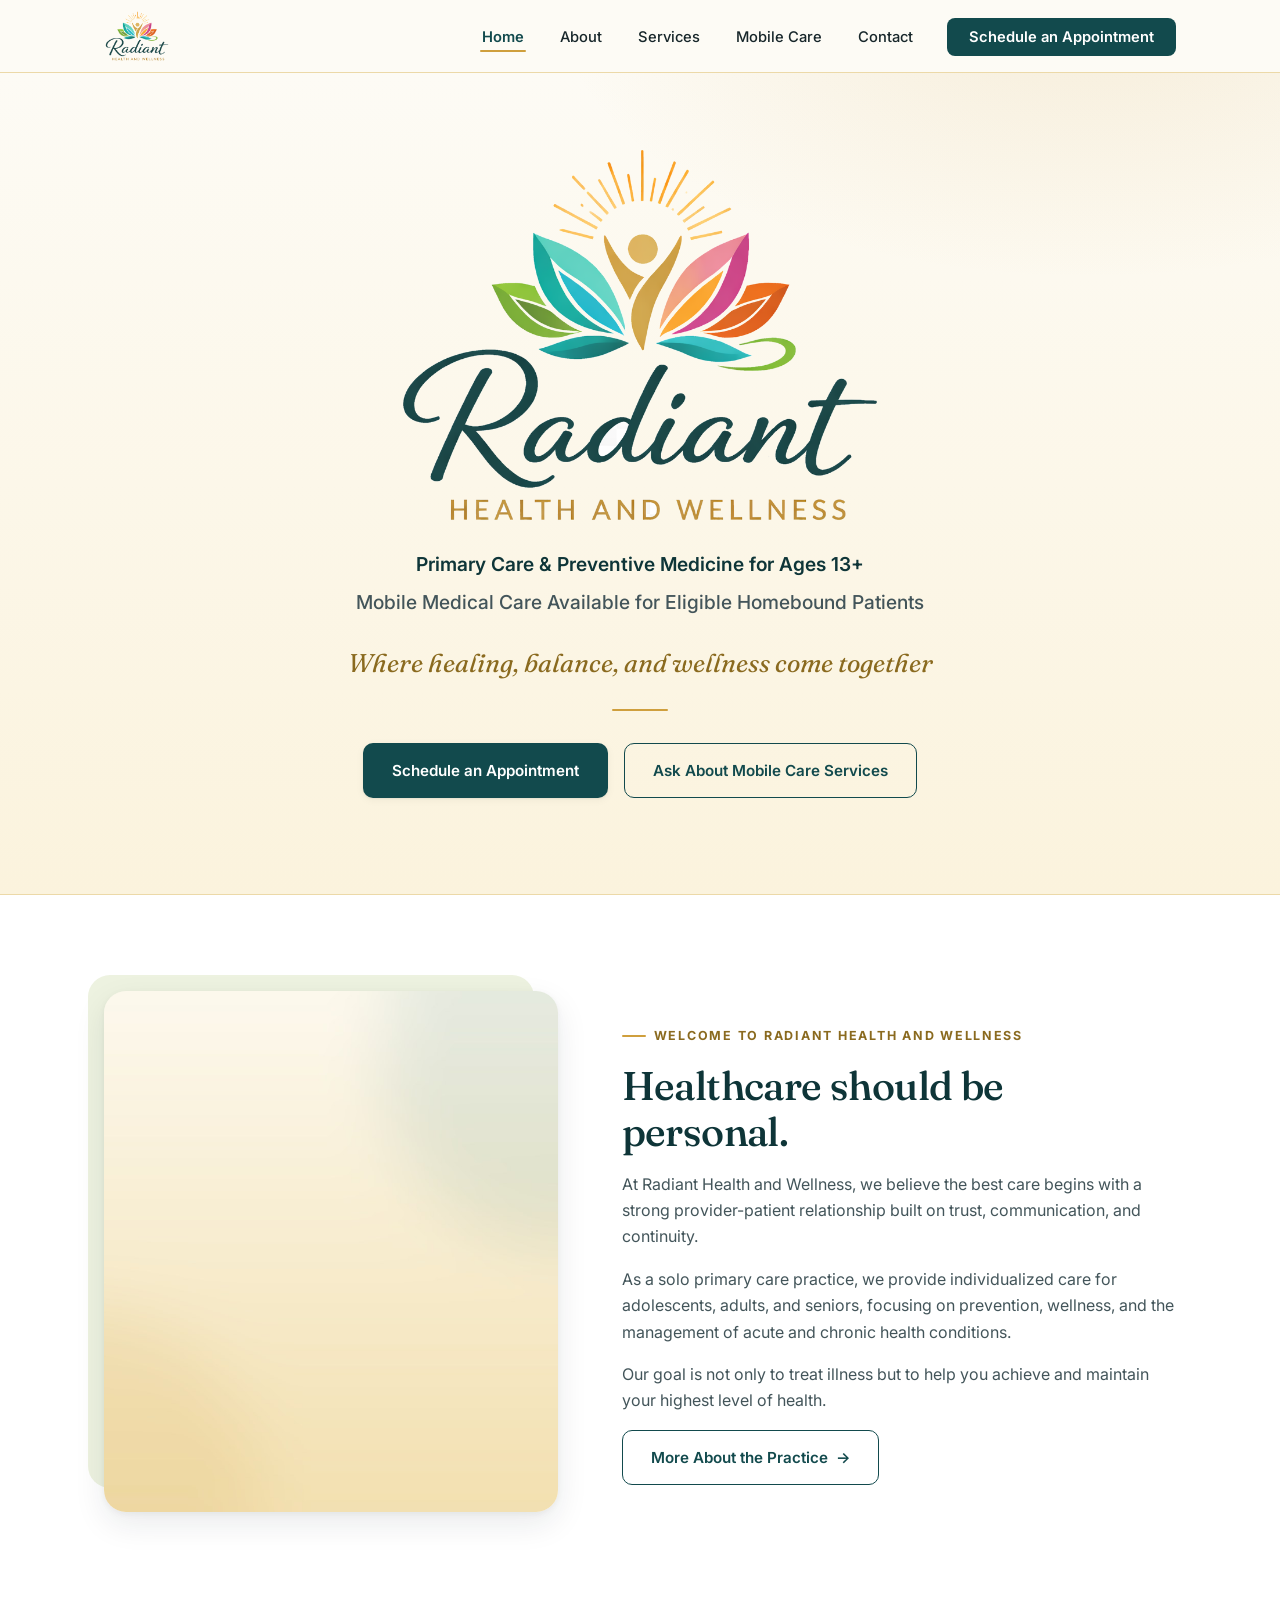
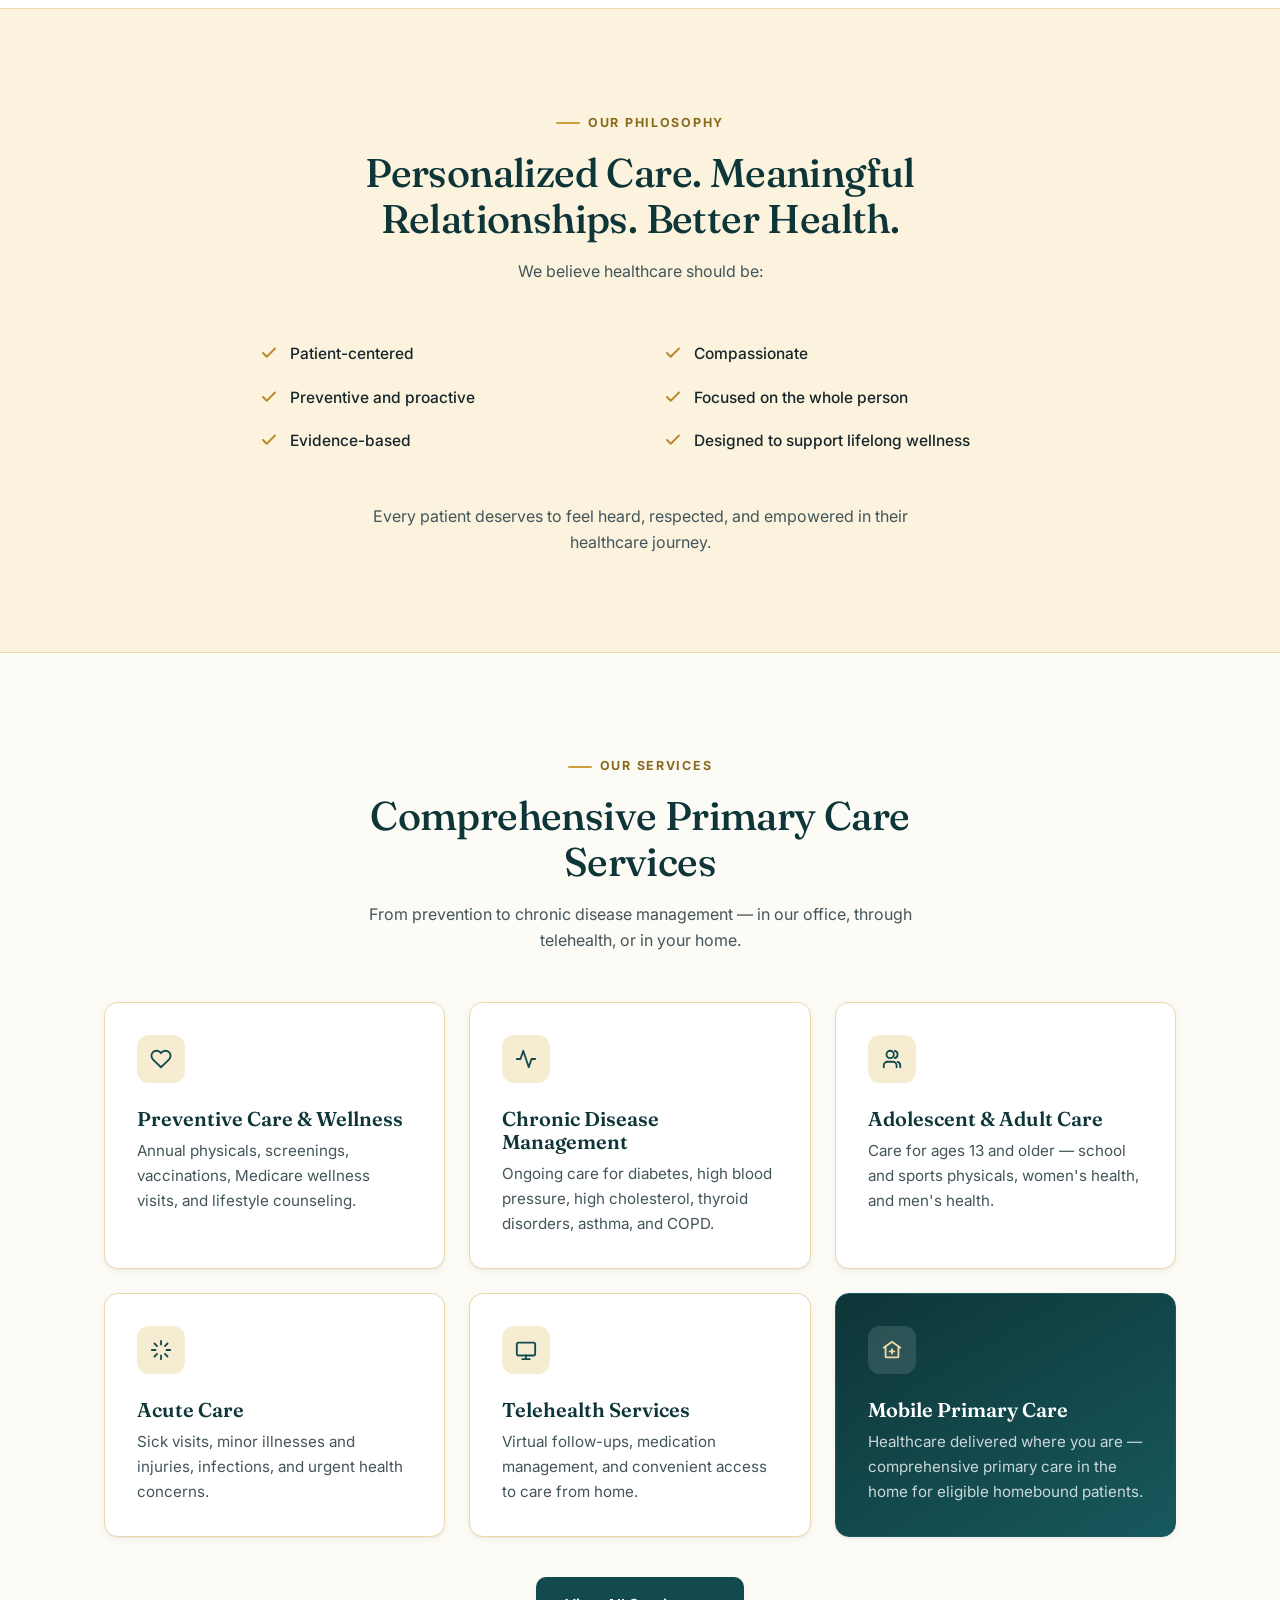
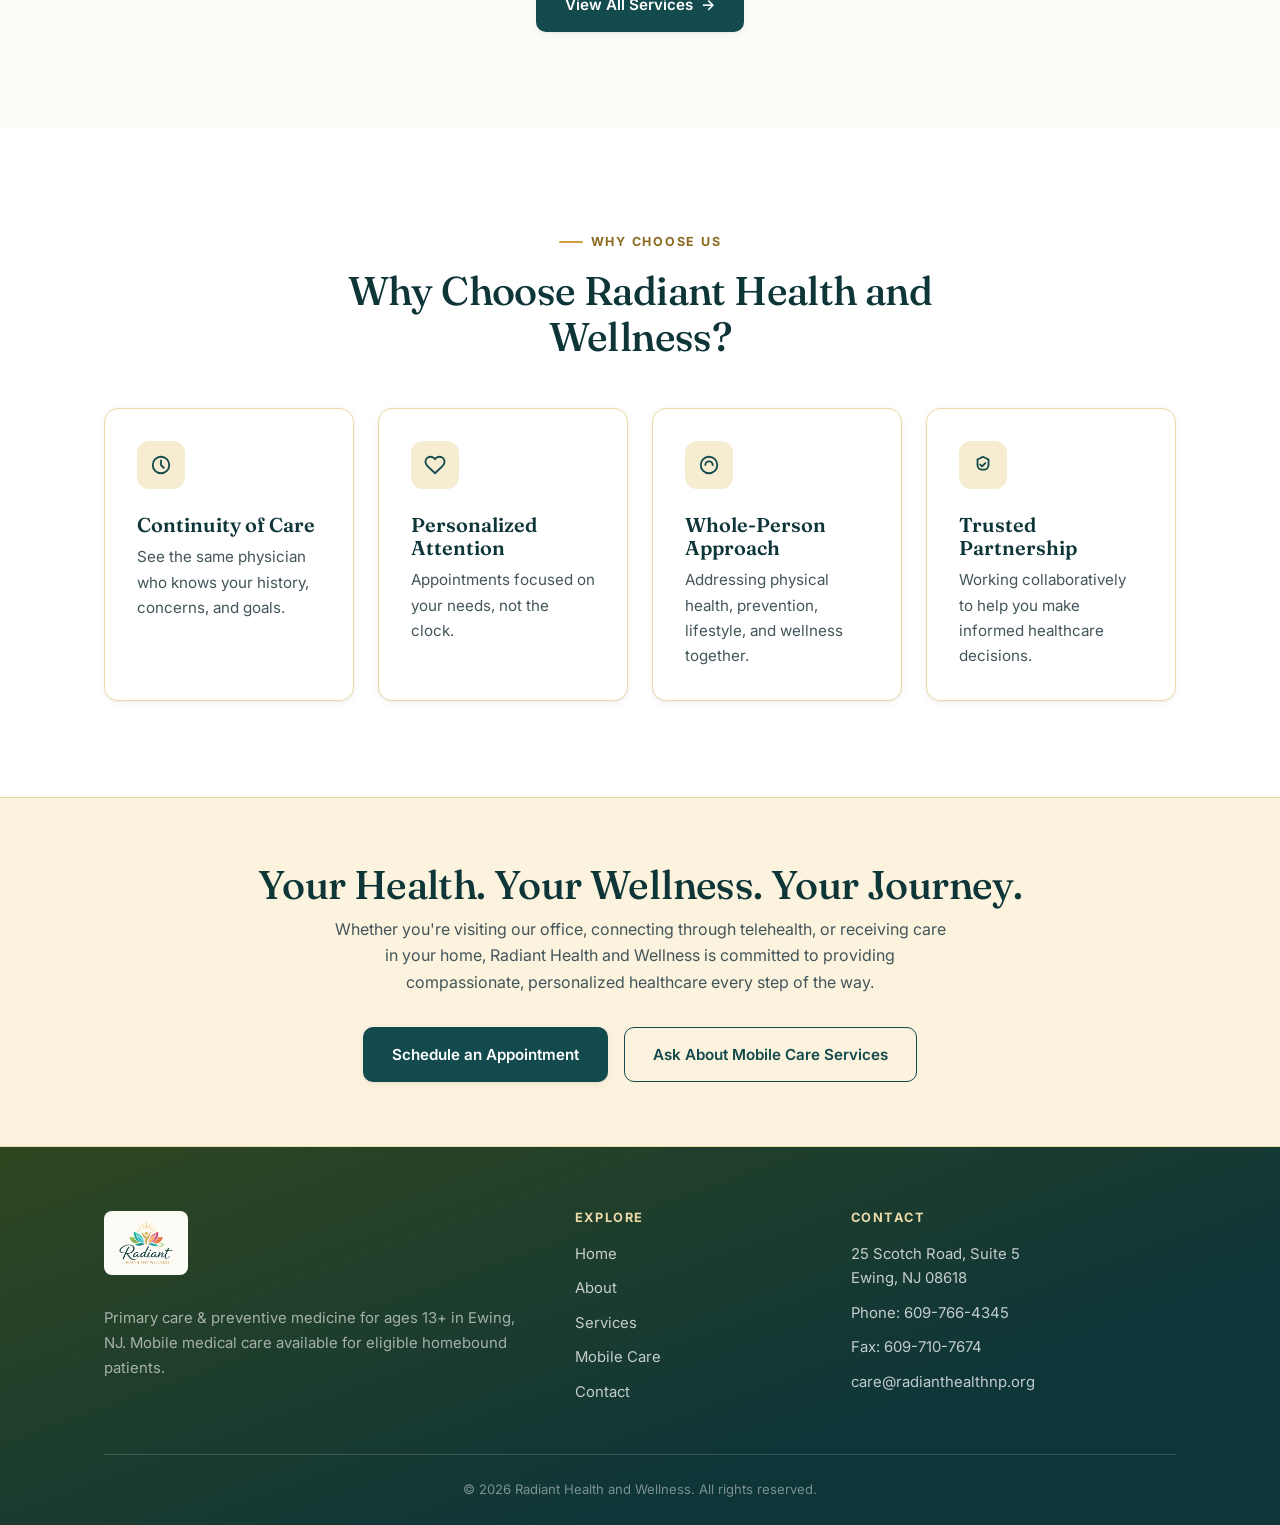
==== commit 73e589f9: "Add scroll-driven ribbon streak accent across all pages Adds a subtle gold/teal flowing ribbon effec" ====
--- a/index.html
+++ b/index.html
@@ -11,6 +11,70 @@
   <link rel="stylesheet" href="css/styles.css">
 </head>
 <body>
+
+  <div class="site-streak" aria-hidden="true">
+    <svg viewBox="0 0 320 1400" preserveAspectRatio="xMidYMin slice" xmlns="http://www.w3.org/2000/svg">
+      <defs>
+        <linearGradient id="streakGradientGold" x1="0" y1="0" x2="0" y2="1">
+          <stop offset="0%" stop-color="#cf9f3d" stop-opacity="0.75" />
+          <stop offset="3%" stop-color="#cf9f3d" stop-opacity="0.95" />
+          <stop offset="50%" stop-color="#b8892b" stop-opacity="0.9" />
+          <stop offset="97%" stop-color="#cf9f3d" stop-opacity="0.8" />
+          <stop offset="100%" stop-color="#cf9f3d" stop-opacity="0.75" />
+        </linearGradient>
+        <linearGradient id="streakGradientTeal" x1="0" y1="0" x2="0" y2="1">
+          <stop offset="0%" stop-color="#1c6e6f" stop-opacity="0.65" />
+          <stop offset="3%" stop-color="#1c6e6f" stop-opacity="0.9" />
+          <stop offset="50%" stop-color="#124a4d" stop-opacity="0.85" />
+          <stop offset="97%" stop-color="#1c6e6f" stop-opacity="0.75" />
+          <stop offset="100%" stop-color="#1c6e6f" stop-opacity="0.65" />
+        </linearGradient>
+        <filter id="streakGlow" x="-75%" y="-75%" width="250%" height="250%">
+          <feGaussianBlur stdDeviation="4" result="blur" />
+          <feMerge>
+            <feMergeNode in="blur" />
+            <feMergeNode in="SourceGraphic" />
+          </feMerge>
+        </filter>
+      </defs>
+      <path class="streak-path streak-path--1" d="M 250 -40
+        C 170 40, 60 90, 140 170
+        S 300 260, 200 340
+        C 110 410, 10 460, 110 540
+        S 280 640, 190 720
+        C 100 790, 0 850, 120 930
+        S 290 1030, 200 1110
+        C 110 1180, 20 1240, 140 1320
+        S 260 1400, 180 1440" />
+      <path class="streak-path streak-path--2" d="M 220 -60
+        C 140 20, 30 70, 110 150
+        S 270 240, 170 320
+        C 80 390, -20 440, 80 520
+        S 250 620, 160 700
+        C 70 770, -30 830, 90 910
+        S 260 1010, 170 1090
+        C 80 1160, -10 1220, 110 1300
+        S 230 1380, 150 1420" />
+      <path class="streak-path streak-path--3" d="M 280 -30
+        C 200 50, 90 100, 170 180
+        S 330 270, 230 350
+        C 140 420, 40 470, 140 550
+        S 310 650, 220 730
+        C 130 800, 30 860, 150 940
+        S 320 1040, 230 1120
+        C 140 1190, 50 1250, 170 1330
+        S 290 1410, 210 1440" />
+      <path class="streak-path streak-path--4" d="M 195 -50
+        C 115 30, 5 80, 85 160
+        S 245 250, 145 330
+        C 55 400, -45 450, 55 530
+        S 225 630, 135 710
+        C 45 780, -55 840, 65 920
+        S 235 1020, 145 1100
+        C 55 1170, -35 1230, 85 1310
+        S 205 1390, 125 1420" />
+    </svg>
+  </div>
 
   <header class="site-header">
     <nav class="nav">
--- a/css/styles.css
+++ b/css/styles.css
@@ -205,6 +205,12 @@
   border-bottom: 1px solid var(--gold-200);
 }
 
+/* Own stacking context, above the fixed streak, so page content always reads on top */
+main, .site-footer {
+  position: relative;
+  z-index: 2;
+}
+
 .nav {
   display: flex;
   align-items: center;
@@ -751,3 +757,52 @@
   }
   html { scroll-behavior: auto; }
 }
+
+/* ---------- Scroll-progress streak ---------- */
+/* Flowing ribbon waves, gold/teal, glow-softened — trace in as the page is
+   scrolled. No motion of their own; position is a pure function of scroll. */
+.site-streak {
+  position: fixed;
+  inset: 0;
+  z-index: 0;
+  pointer-events: none;
+  overflow: hidden;
+  mix-blend-mode: multiply;
+  opacity: 0.4;
+}
+
+.site-streak svg {
+  position: absolute;
+  top: 0;
+  right: 0;
+  height: 100%;
+  width: auto;
+  min-width: 320px;
+}
+
+.site-streak .streak-path {
+  fill: none;
+  stroke-linecap: round;
+  filter: url(#streakGlow);
+  /* Always-visible from the top: JS sets --streak-length (this path's length) and
+     --streak-progress (0–1 on scroll, eased/lerped so it glides). The dash pattern
+     draws a fixed-length "ribbon" that starts visible at the top of the page and
+     slides further down the path as you scroll, rather than growing from nothing. */
+  stroke-dasharray: calc(var(--streak-length, 2200) * 0.55) var(--streak-length, 2200);
+  stroke-dashoffset: calc(var(--streak-length, 2200) * -1 * var(--streak-progress, 0));
+}
+
+.site-streak .streak-path--1 { stroke: url(#streakGradientGold); stroke-width: 4; opacity: 0.6; }
+.site-streak .streak-path--2 { stroke: url(#streakGradientTeal); stroke-width: 2.5; opacity: 0.5; }
+.site-streak .streak-path--3 { stroke: url(#streakGradientGold); stroke-width: 1.75; opacity: 0.4; }
+.site-streak .streak-path--4 { stroke: url(#streakGradientTeal); stroke-width: 1.25; opacity: 0.3; }
+
+@media (prefers-reduced-motion: reduce) {
+  .site-streak .streak-path {
+    stroke-dashoffset: 0;
+  }
+}
+
+@media (max-width: 640px) {
+  .site-streak { opacity: 0.42; }
+}
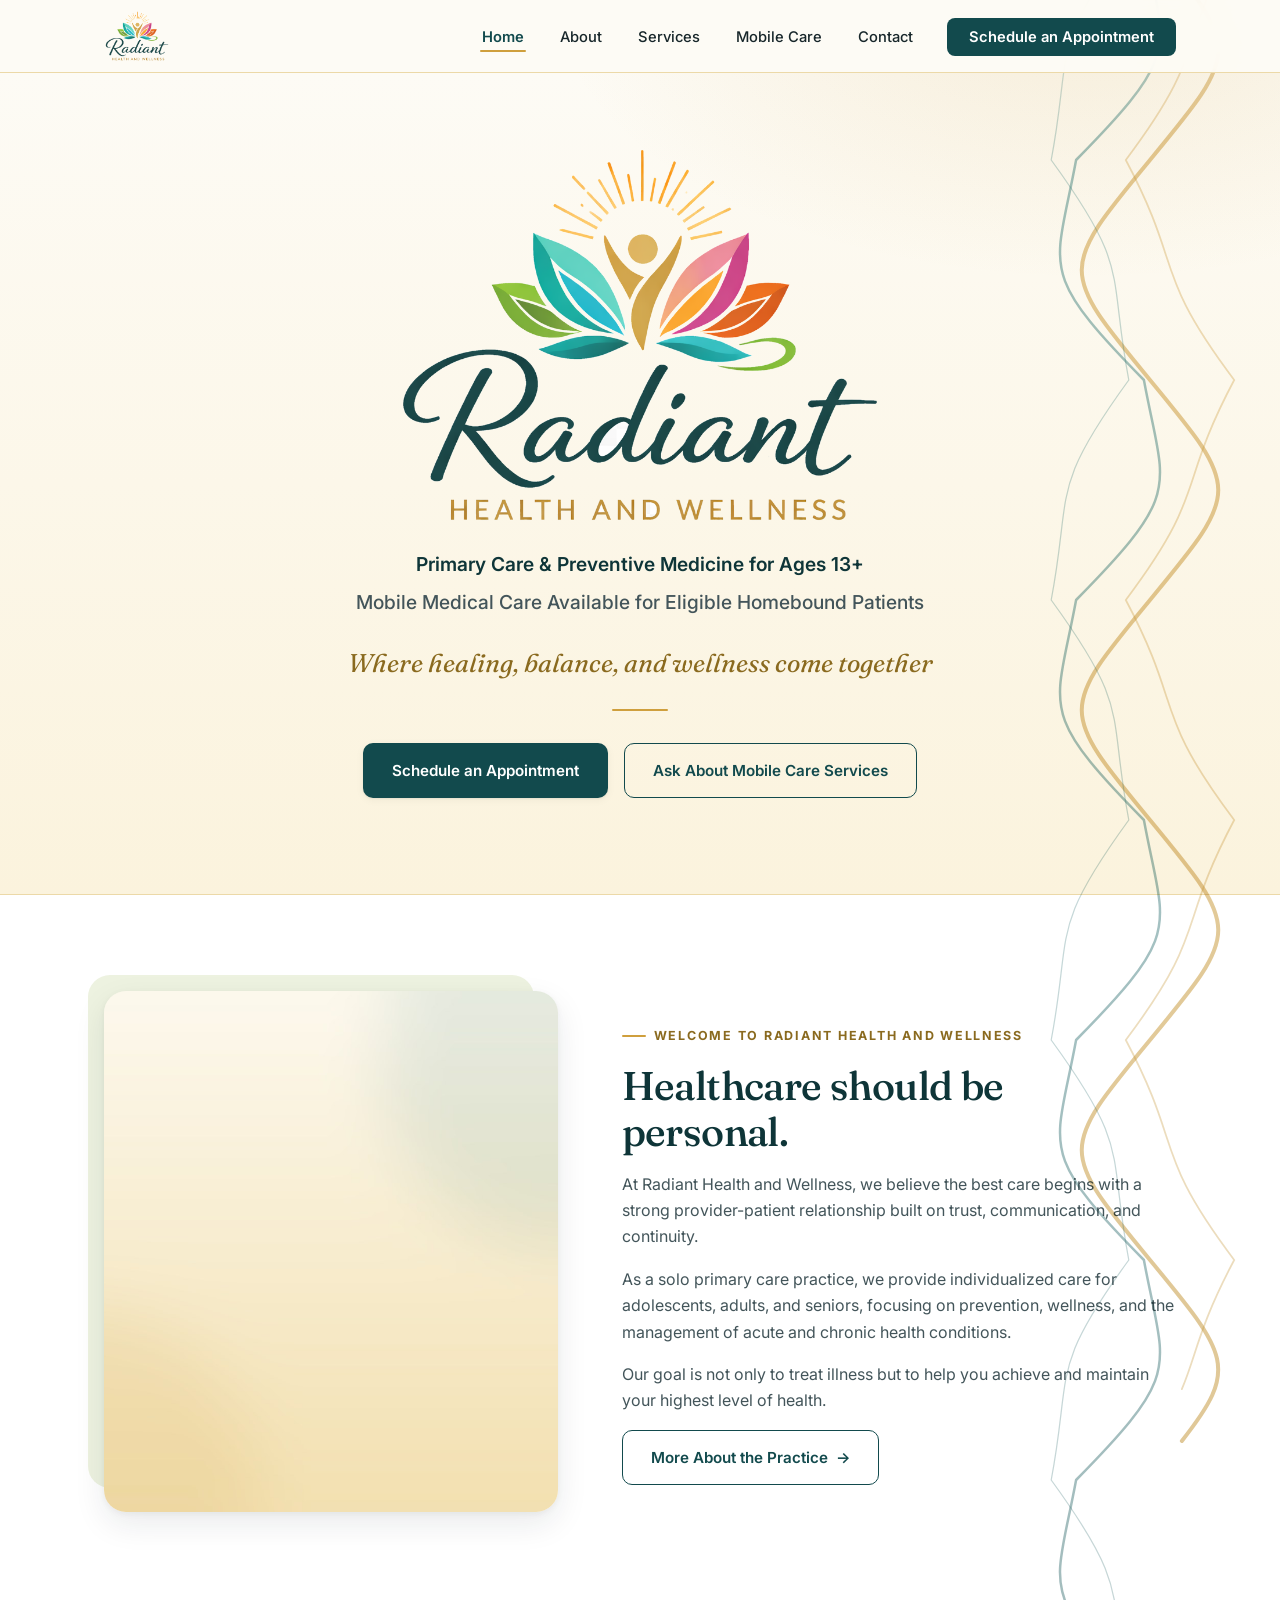
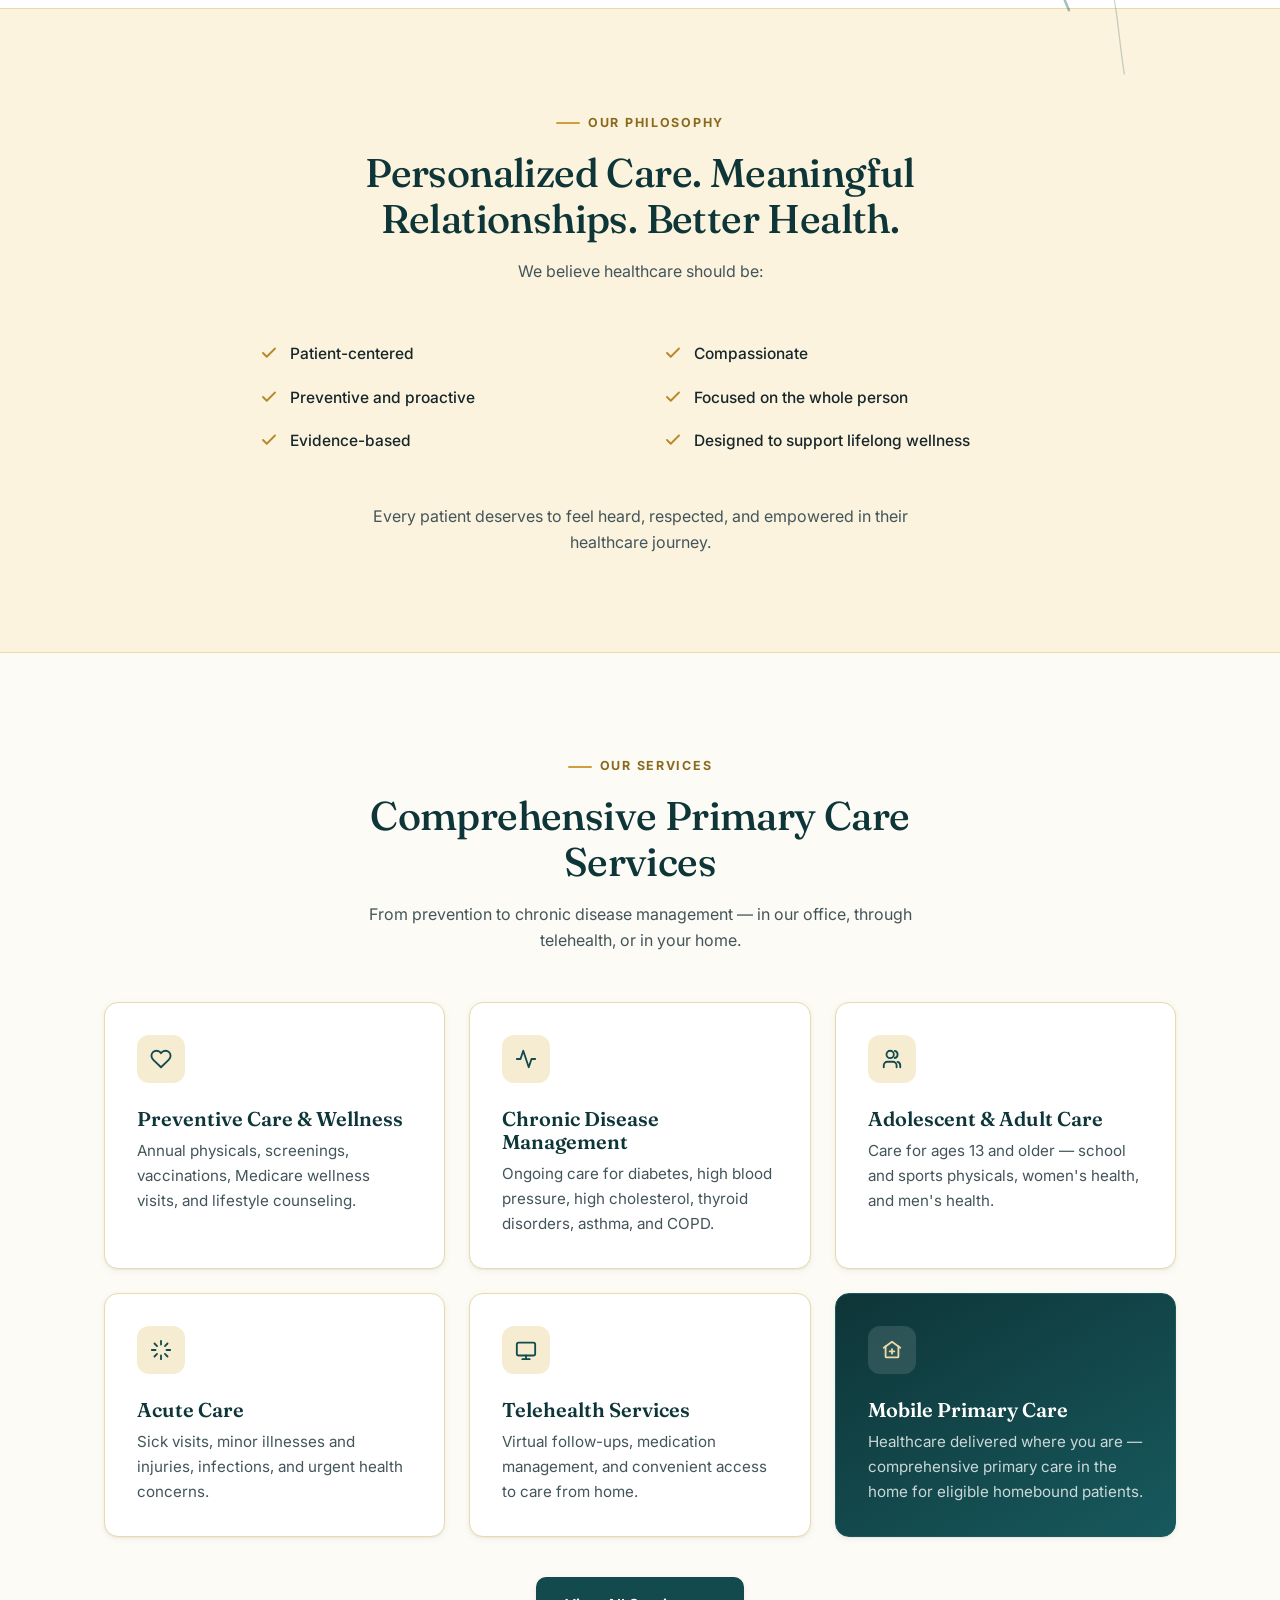
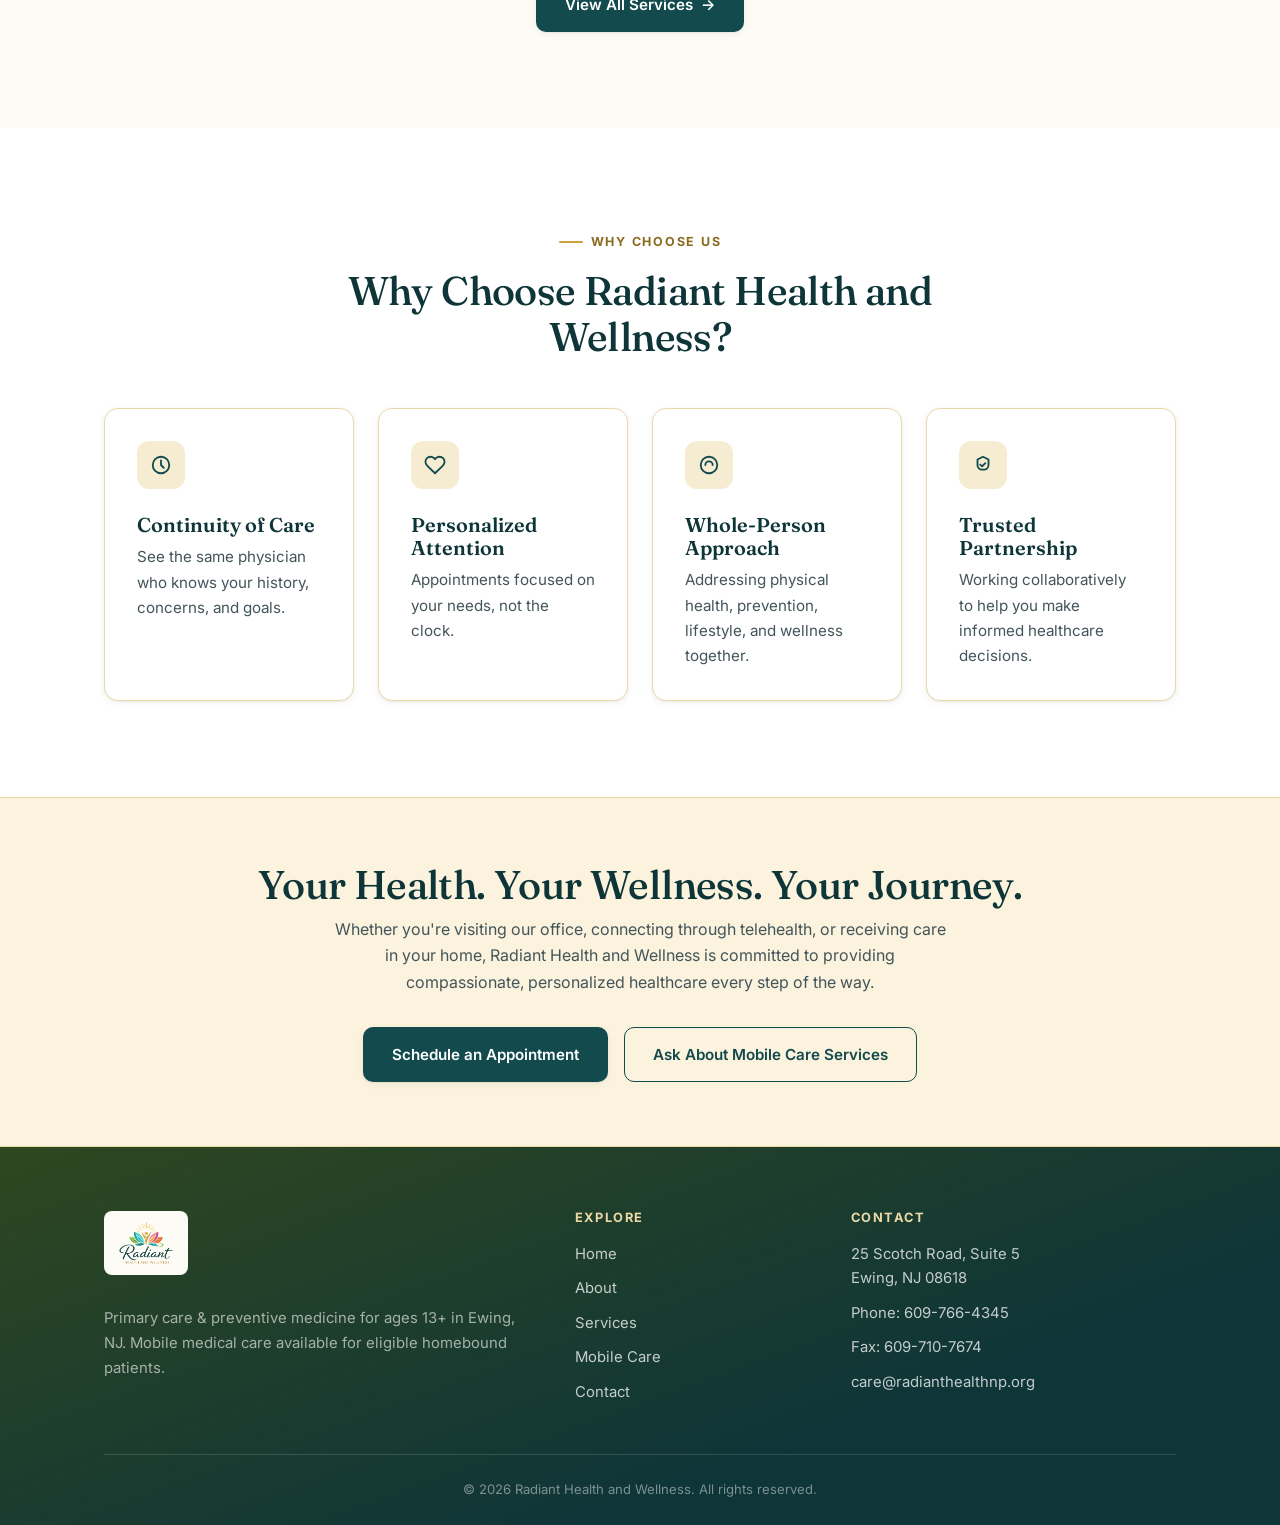
==== commit 2bc1914c: "Fix streak ribbon: span full page height, render reliably on all pages - Ribbons are now generated i" ====
--- a/index.html
+++ b/index.html
@@ -13,66 +13,25 @@
 <body>
 
   <div class="site-streak" aria-hidden="true">
-    <svg viewBox="0 0 320 1400" preserveAspectRatio="xMidYMin slice" xmlns="http://www.w3.org/2000/svg">
+    <svg preserveAspectRatio="none" xmlns="http://www.w3.org/2000/svg">
       <defs>
-        <linearGradient id="streakGradientGold" x1="0" y1="0" x2="0" y2="1">
+        <linearGradient id="streakGradientGold" gradientUnits="userSpaceOnUse" x1="0" y1="0" x2="0" y2="4000">
           <stop offset="0%" stop-color="#cf9f3d" stop-opacity="0.75" />
           <stop offset="3%" stop-color="#cf9f3d" stop-opacity="0.95" />
           <stop offset="50%" stop-color="#b8892b" stop-opacity="0.9" />
           <stop offset="97%" stop-color="#cf9f3d" stop-opacity="0.8" />
           <stop offset="100%" stop-color="#cf9f3d" stop-opacity="0.75" />
         </linearGradient>
-        <linearGradient id="streakGradientTeal" x1="0" y1="0" x2="0" y2="1">
+        <linearGradient id="streakGradientTeal" gradientUnits="userSpaceOnUse" x1="0" y1="0" x2="0" y2="4000">
           <stop offset="0%" stop-color="#1c6e6f" stop-opacity="0.65" />
           <stop offset="3%" stop-color="#1c6e6f" stop-opacity="0.9" />
           <stop offset="50%" stop-color="#124a4d" stop-opacity="0.85" />
           <stop offset="97%" stop-color="#1c6e6f" stop-opacity="0.75" />
           <stop offset="100%" stop-color="#1c6e6f" stop-opacity="0.65" />
         </linearGradient>
-        <filter id="streakGlow" x="-75%" y="-75%" width="250%" height="250%">
-          <feGaussianBlur stdDeviation="4" result="blur" />
-          <feMerge>
-            <feMergeNode in="blur" />
-            <feMergeNode in="SourceGraphic" />
-          </feMerge>
-        </filter>
       </defs>
-      <path class="streak-path streak-path--1" d="M 250 -40
-        C 170 40, 60 90, 140 170
-        S 300 260, 200 340
-        C 110 410, 10 460, 110 540
-        S 280 640, 190 720
-        C 100 790, 0 850, 120 930
-        S 290 1030, 200 1110
-        C 110 1180, 20 1240, 140 1320
-        S 260 1400, 180 1440" />
-      <path class="streak-path streak-path--2" d="M 220 -60
-        C 140 20, 30 70, 110 150
-        S 270 240, 170 320
-        C 80 390, -20 440, 80 520
-        S 250 620, 160 700
-        C 70 770, -30 830, 90 910
-        S 260 1010, 170 1090
-        C 80 1160, -10 1220, 110 1300
-        S 230 1380, 150 1420" />
-      <path class="streak-path streak-path--3" d="M 280 -30
-        C 200 50, 90 100, 170 180
-        S 330 270, 230 350
-        C 140 420, 40 470, 140 550
-        S 310 650, 220 730
-        C 130 800, 30 860, 150 940
-        S 320 1040, 230 1120
-        C 140 1190, 50 1250, 170 1330
-        S 290 1410, 210 1440" />
-      <path class="streak-path streak-path--4" d="M 195 -50
-        C 115 30, 5 80, 85 160
-        S 245 250, 145 330
-        C 55 400, -45 450, 55 530
-        S 225 630, 135 710
-        C 45 780, -55 840, 65 920
-        S 235 1020, 145 1100
-        C 55 1170, -35 1230, 85 1310
-        S 205 1390, 125 1420" />
+      <!-- Ribbon <path> elements are generated in js/main.js, sized to the real
+           document height so the waves stay proportioned on every page. -->
     </svg>
   </div>
 
--- a/css/styles.css
+++ b/css/styles.css
@@ -57,6 +57,7 @@
 html { scroll-behavior: smooth; }
 
 body {
+  position: relative;
   margin: 0;
   font-family: var(--font-body);
   font-size: 1rem;
@@ -205,11 +206,6 @@
   border-bottom: 1px solid var(--gold-200);
 }
 
-/* Own stacking context, above the fixed streak, so page content always reads on top */
-main, .site-footer {
-  position: relative;
-  z-index: 2;
-}
 
 .nav {
   display: flex;
@@ -759,50 +755,47 @@
 }
 
 /* ---------- Scroll-progress streak ---------- */
-/* Flowing ribbon waves, gold/teal, glow-softened — trace in as the page is
-   scrolled. No motion of their own; position is a pure function of scroll. */
+/* Flowing ribbon waves, gold/teal, spanning the full height of the page (not the
+   viewport) so they run from the very top of the document to the very bottom.
+   They scroll normally with content; only the *drawn-in* portion of each ribbon
+   is tied to scroll position, so motion happens only as you scroll. */
 .site-streak {
-  position: fixed;
-  inset: 0;
-  z-index: 0;
+  position: absolute;
+  top: 0;
+  left: 0;
+  right: 0;
+  height: 100%;
+  z-index: 50;
   pointer-events: none;
   overflow: hidden;
   mix-blend-mode: multiply;
-  opacity: 0.4;
 }
 
 .site-streak svg {
   position: absolute;
   top: 0;
   right: 0;
+  width: 320px;
   height: 100%;
-  width: auto;
-  min-width: 320px;
 }
 
 .site-streak .streak-path {
   fill: none;
   stroke-linecap: round;
-  filter: url(#streakGlow);
-  /* Always-visible from the top: JS sets --streak-length (this path's length) and
-     --streak-progress (0–1 on scroll, eased/lerped so it glides). The dash pattern
-     draws a fixed-length "ribbon" that starts visible at the top of the page and
-     slides further down the path as you scroll, rather than growing from nothing. */
-  stroke-dasharray: calc(var(--streak-length, 2200) * 0.55) var(--streak-length, 2200);
-  stroke-dashoffset: calc(var(--streak-length, 2200) * -1 * var(--streak-progress, 0));
-}
-
-.site-streak .streak-path--1 { stroke: url(#streakGradientGold); stroke-width: 4; opacity: 0.6; }
-.site-streak .streak-path--2 { stroke: url(#streakGradientTeal); stroke-width: 2.5; opacity: 0.5; }
-.site-streak .streak-path--3 { stroke: url(#streakGradientGold); stroke-width: 1.75; opacity: 0.4; }
-.site-streak .streak-path--4 { stroke: url(#streakGradientTeal); stroke-width: 1.25; opacity: 0.3; }
-
-@media (prefers-reduced-motion: reduce) {
-  .site-streak .streak-path {
-    stroke-dashoffset: 0;
-  }
-}
+  /* Draws top-to-bottom as you scroll: JS computes stroke-dasharray/dashoffset
+     directly (in px, set on the element) rather than via CSS calc()/var(), since
+     a calc() built from custom properties on a dynamically-created SVG path can
+     resolve to an invalid typed length instead of a plain number in some engines. */
+}
+
+.site-streak .streak-path--1 { stroke: url(#streakGradientGold); stroke-width: 4; opacity: 0.55; }
+.site-streak .streak-path--2 { stroke: url(#streakGradientTeal); stroke-width: 2.5; opacity: 0.45; }
+.site-streak .streak-path--3 { stroke: url(#streakGradientGold); stroke-width: 1.75; opacity: 0.35; }
+.site-streak .streak-path--4 { stroke: url(#streakGradientTeal); stroke-width: 1.25; opacity: 0.28; }
 
 @media (max-width: 640px) {
-  .site-streak { opacity: 0.42; }
-}
+  .site-streak .streak-path--1 { opacity: 0.4; }
+  .site-streak .streak-path--2 { opacity: 0.32; }
+  .site-streak .streak-path--3 { opacity: 0.25; }
+  .site-streak .streak-path--4 { opacity: 0.2; }
+}
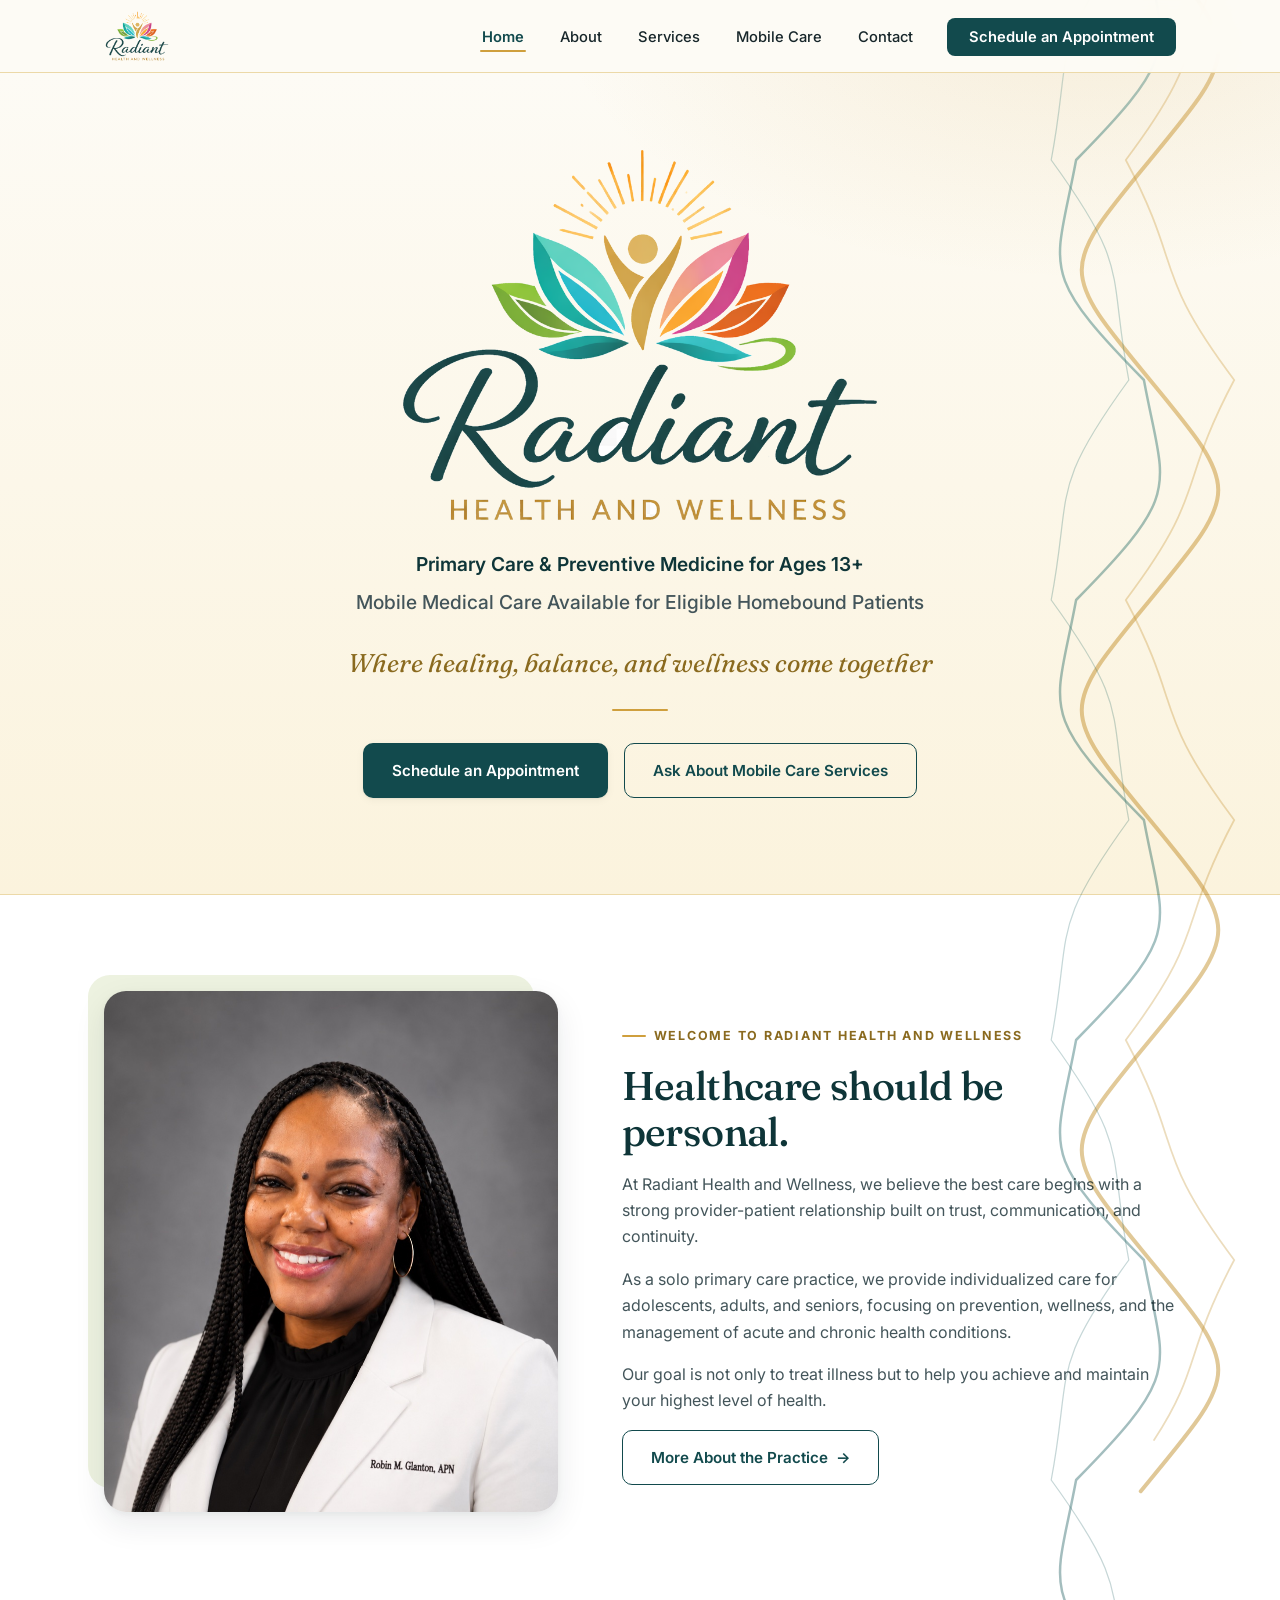
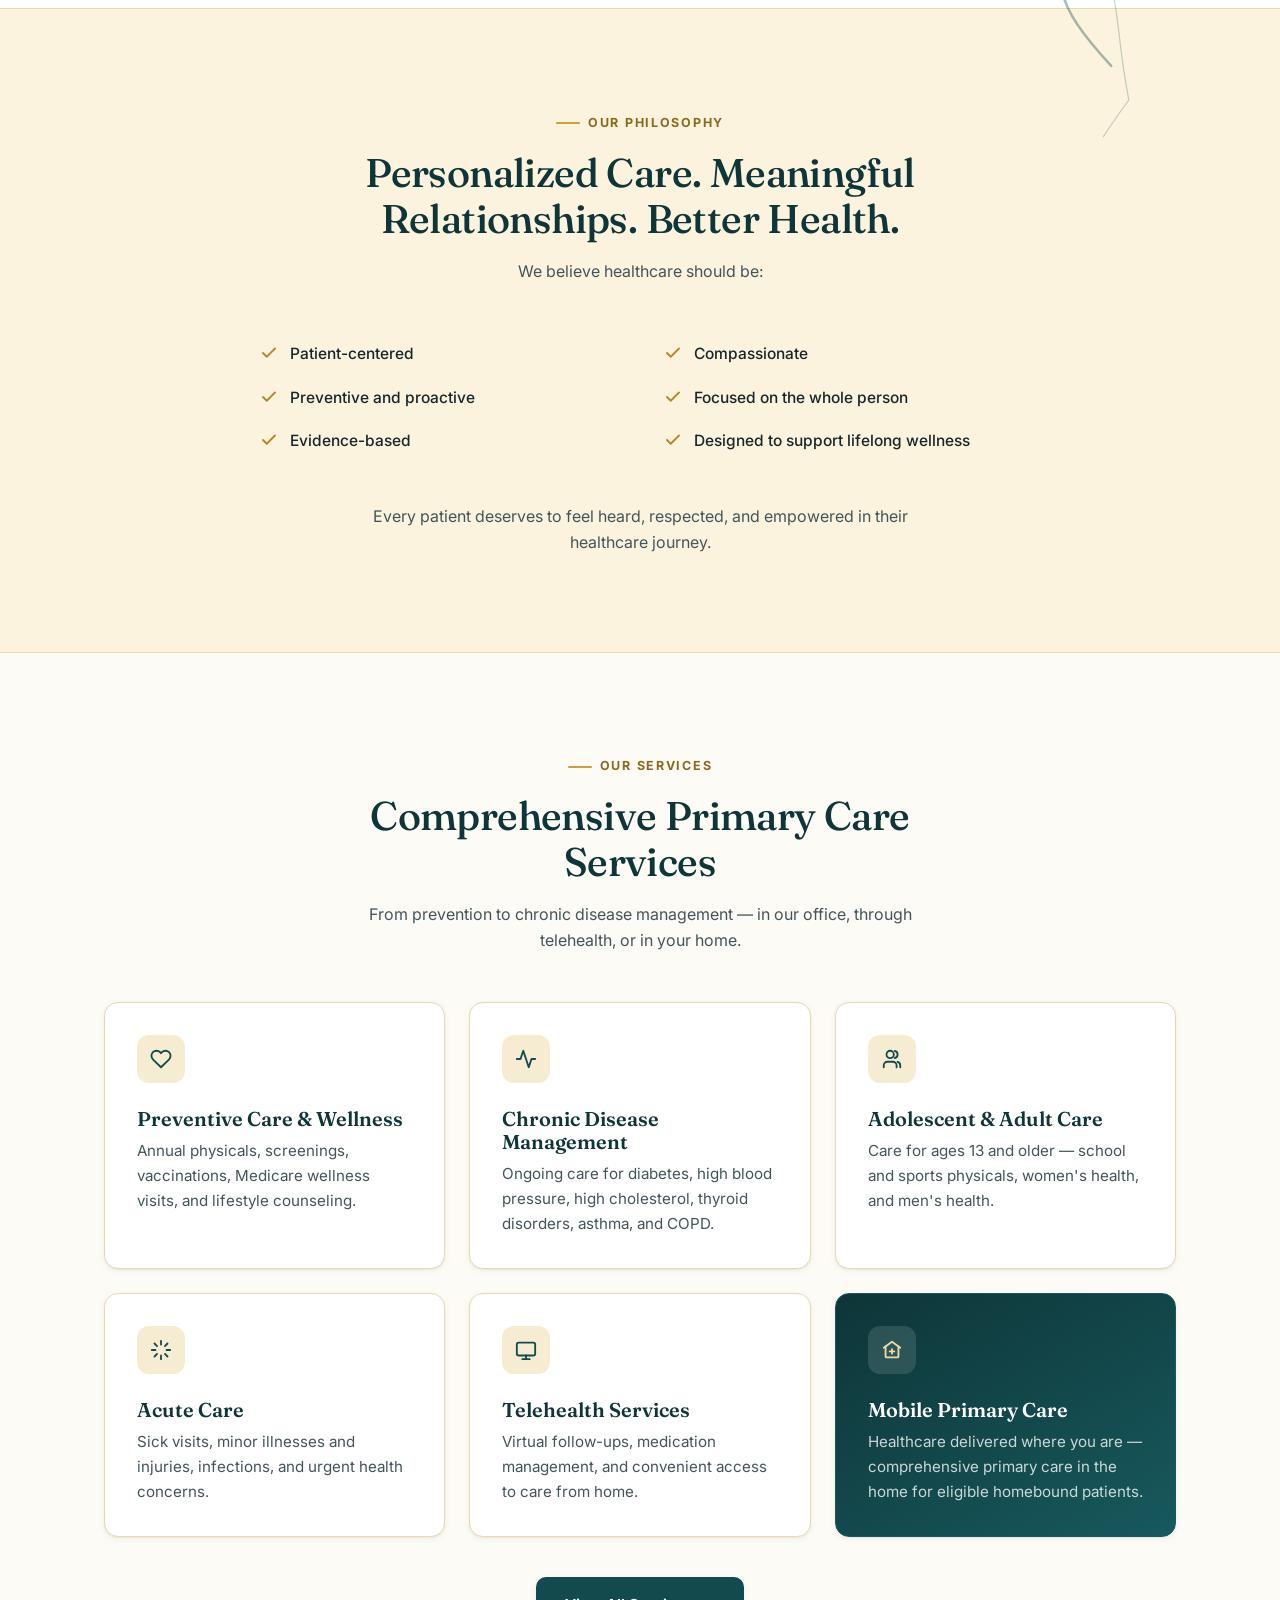
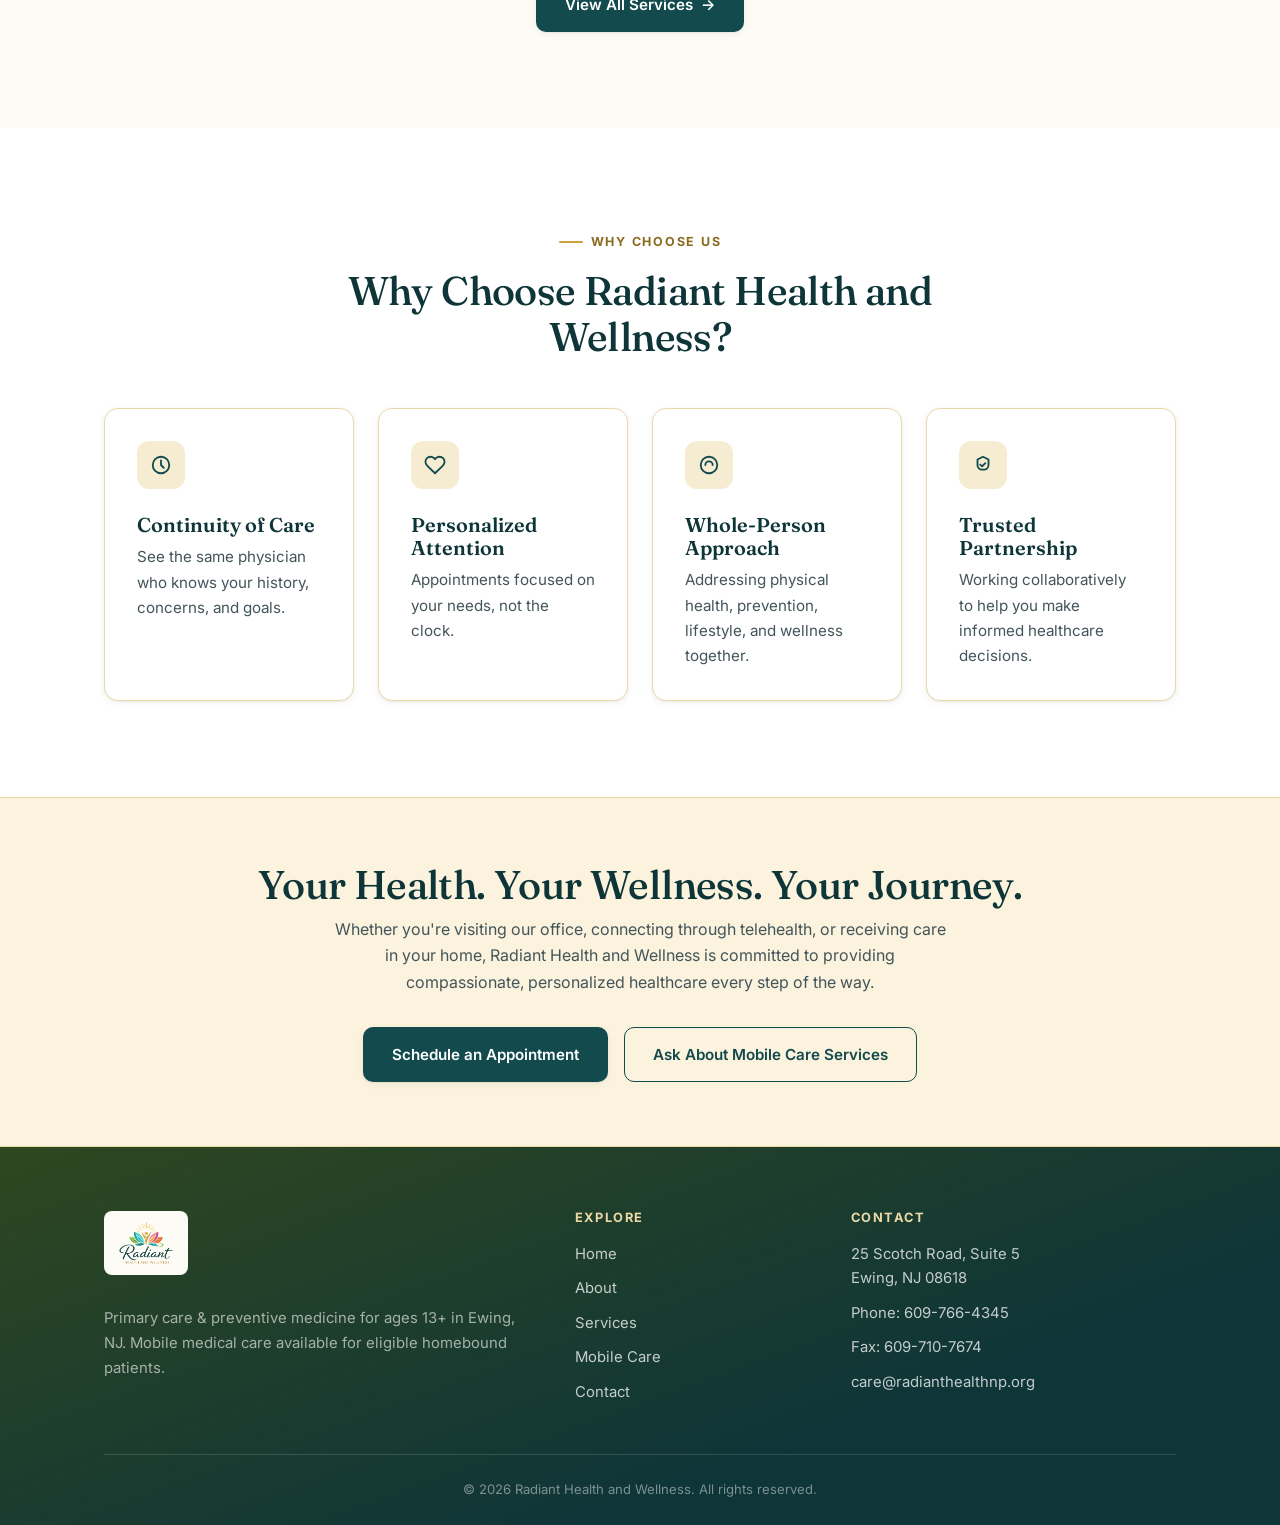
==== commit ab34fc9f: "Use Robin's headshot in the homepage welcome section Co-Authored-By: Claude Opus 5.5 (1M context) <n" ====
--- a/index.html
+++ b/index.html
@@ -76,7 +76,7 @@
     <section class="section section-white">
       <div class="container split">
         <div class="split-visual">
-          <img src="assets/img/hero-stock.jpg" alt="Calm, welcoming clinic environment at Radiant Health and Wellness">
+          <img src="assets/img/robin-glanton.jpg" alt="Robin M. Glanton, APN, board-certified Nurse Practitioner" style="object-position: center top;">
         </div>
         <div>
           <span class="eyebrow">Welcome to Radiant Health and Wellness</span>
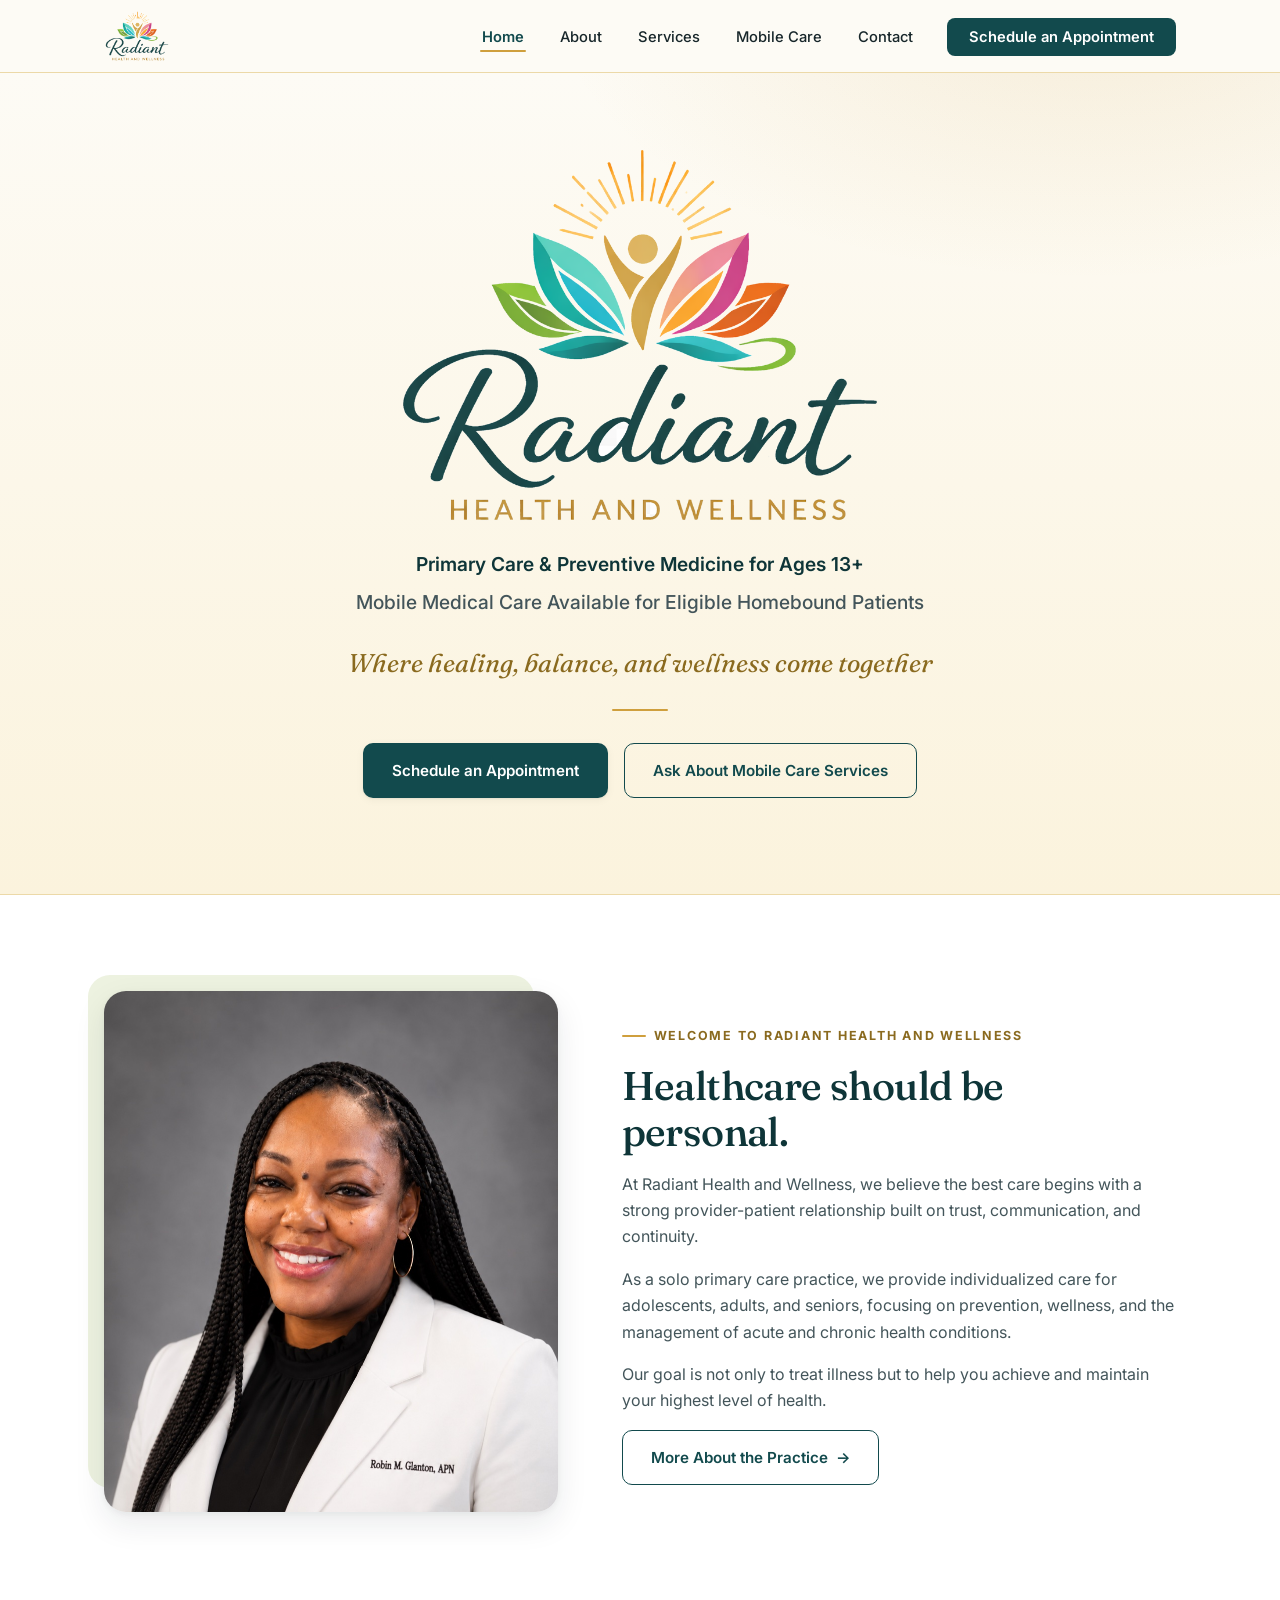
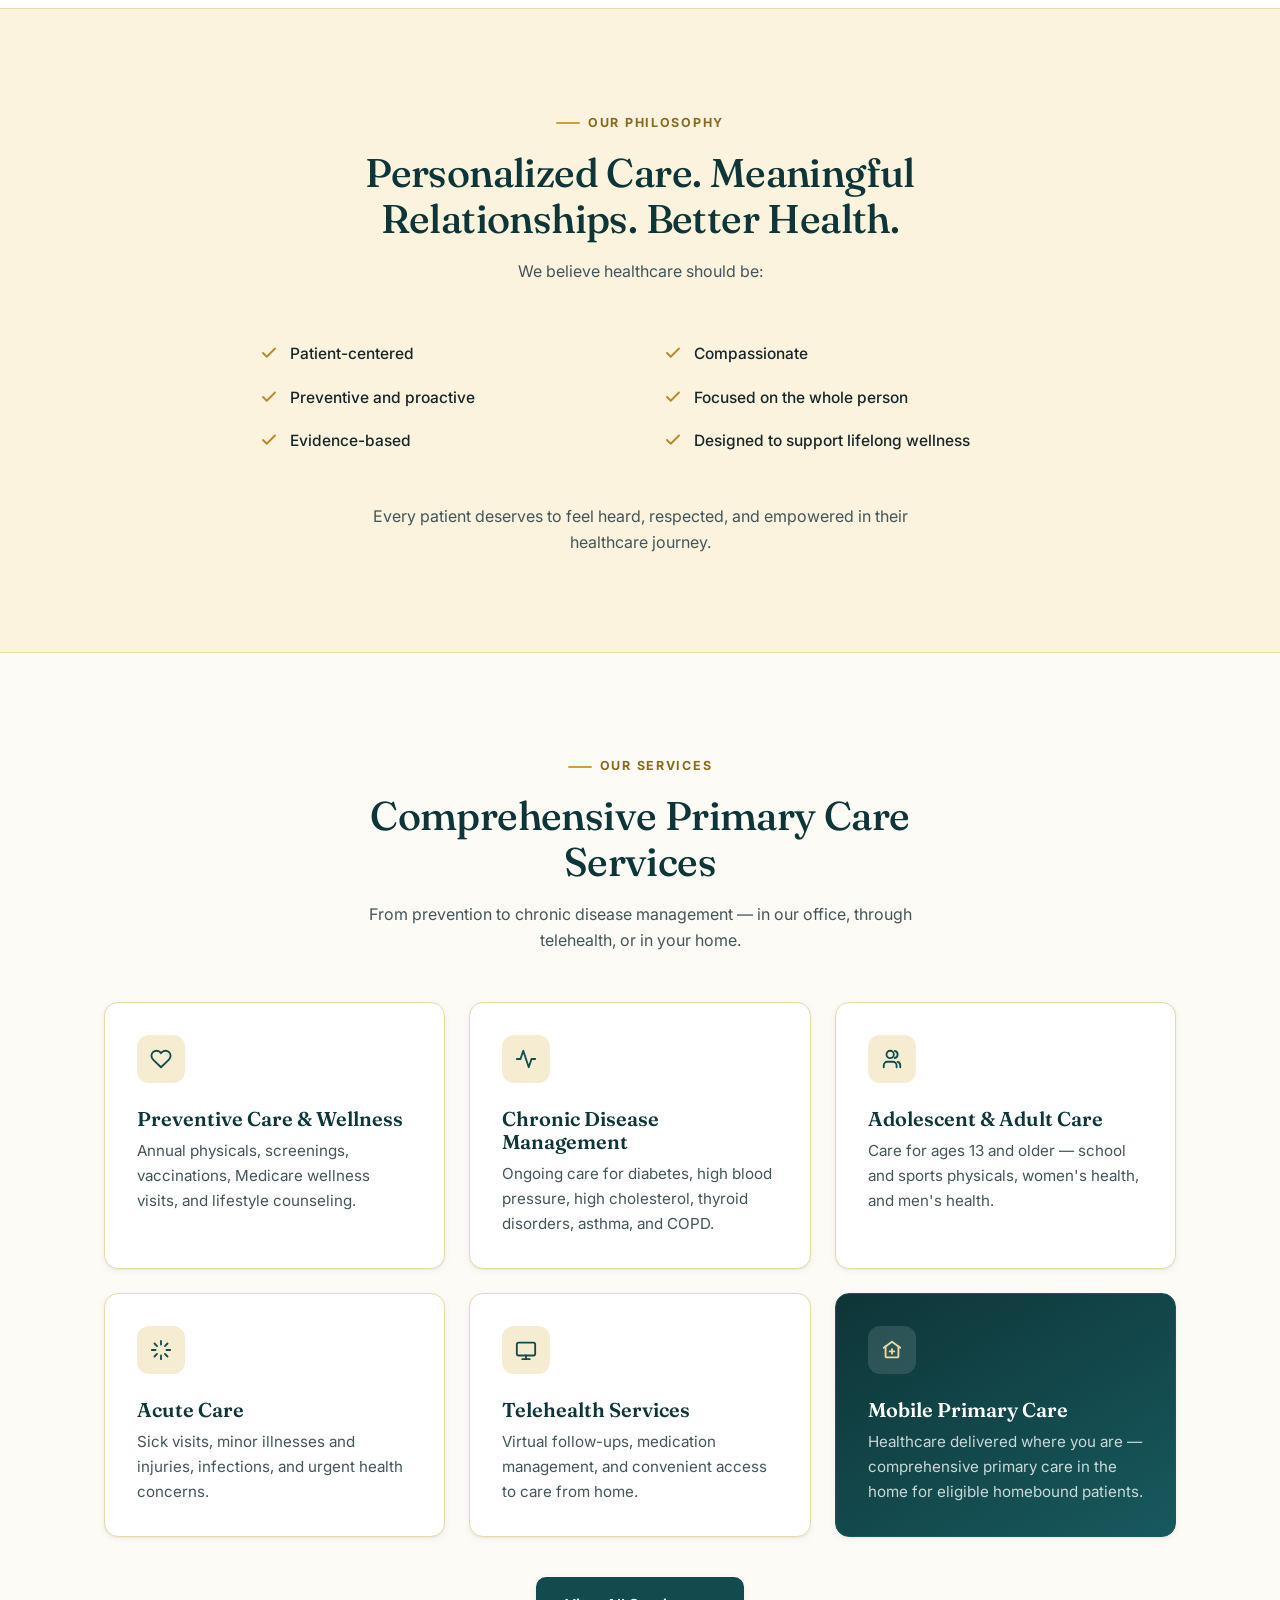
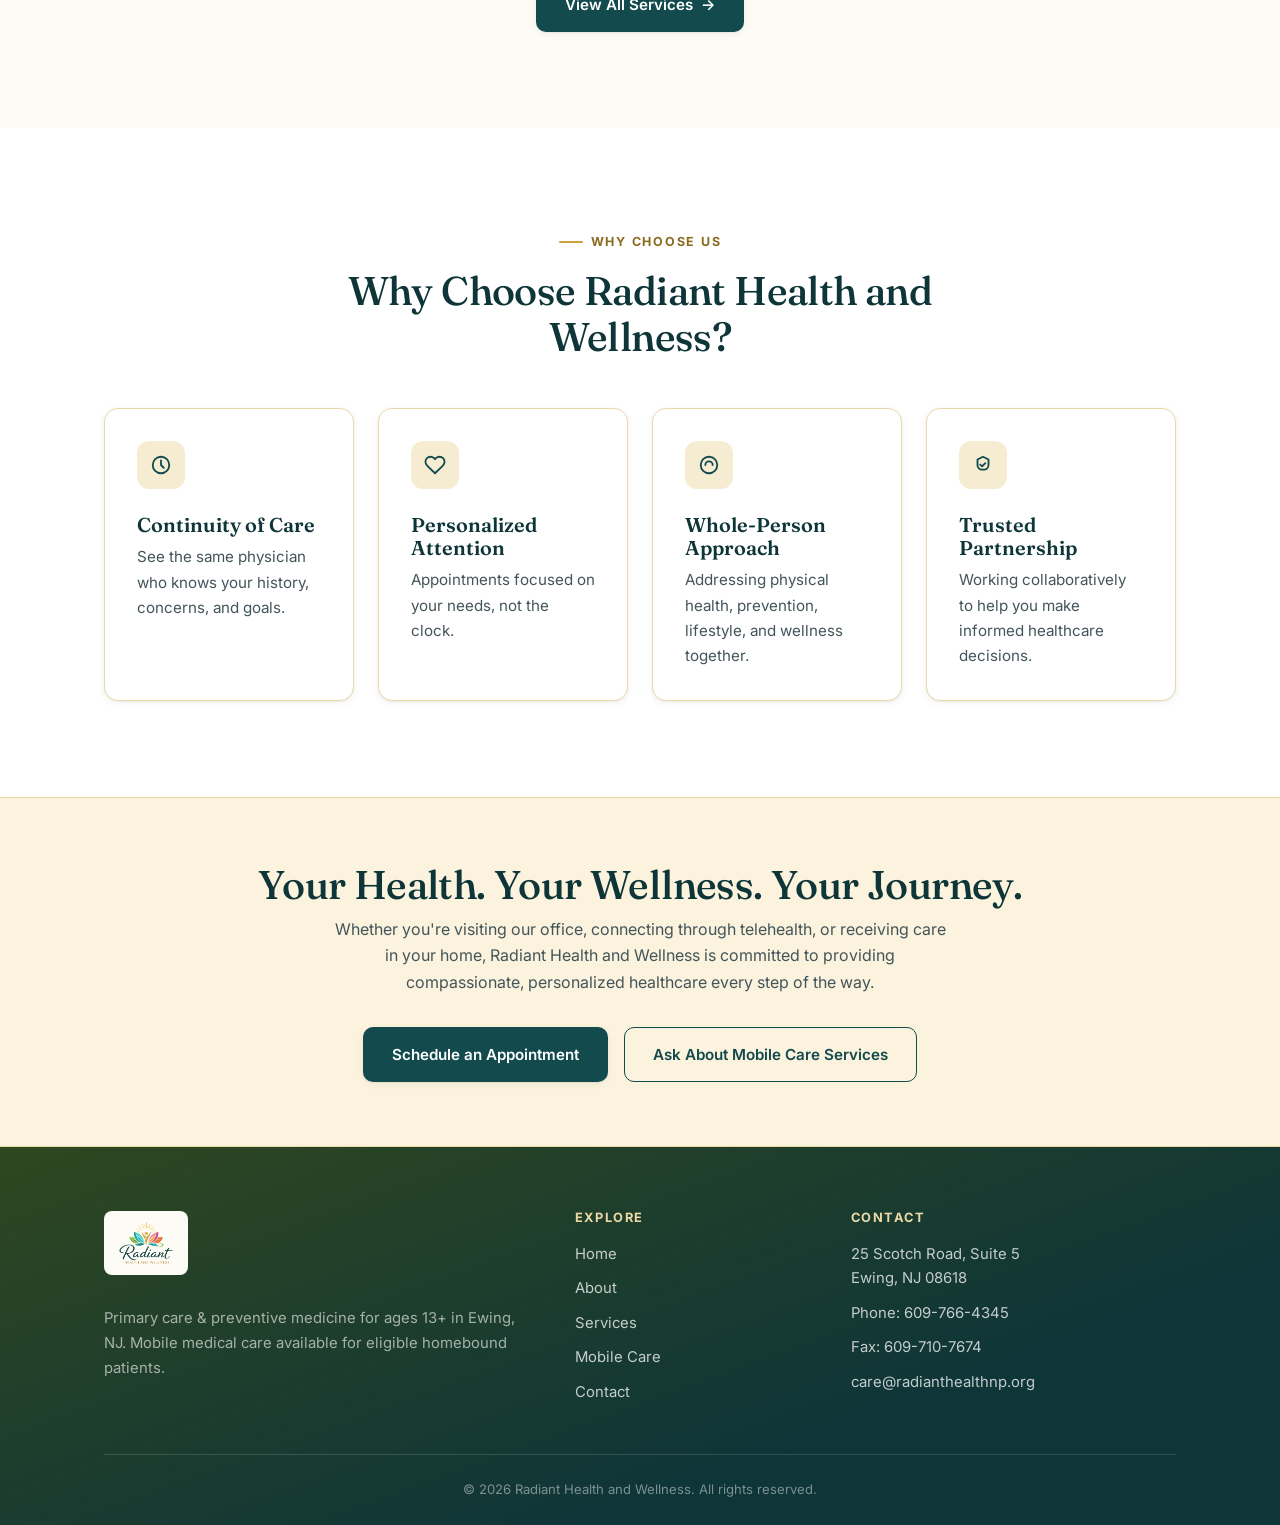
==== commit 442b0912: "Remove scroll-driven ribbon streak from all pages Co-Authored-By: Claude Sonnet 5.5 <noreply@anthrop" ====
--- a/index.html
+++ b/index.html
@@ -12,28 +12,6 @@
 </head>
 <body>
 
-  <div class="site-streak" aria-hidden="true">
-    <svg preserveAspectRatio="none" xmlns="http://www.w3.org/2000/svg">
-      <defs>
-        <linearGradient id="streakGradientGold" gradientUnits="userSpaceOnUse" x1="0" y1="0" x2="0" y2="4000">
-          <stop offset="0%" stop-color="#cf9f3d" stop-opacity="0.75" />
-          <stop offset="3%" stop-color="#cf9f3d" stop-opacity="0.95" />
-          <stop offset="50%" stop-color="#b8892b" stop-opacity="0.9" />
-          <stop offset="97%" stop-color="#cf9f3d" stop-opacity="0.8" />
-          <stop offset="100%" stop-color="#cf9f3d" stop-opacity="0.75" />
-        </linearGradient>
-        <linearGradient id="streakGradientTeal" gradientUnits="userSpaceOnUse" x1="0" y1="0" x2="0" y2="4000">
-          <stop offset="0%" stop-color="#1c6e6f" stop-opacity="0.65" />
-          <stop offset="3%" stop-color="#1c6e6f" stop-opacity="0.9" />
-          <stop offset="50%" stop-color="#124a4d" stop-opacity="0.85" />
-          <stop offset="97%" stop-color="#1c6e6f" stop-opacity="0.75" />
-          <stop offset="100%" stop-color="#1c6e6f" stop-opacity="0.65" />
-        </linearGradient>
-      </defs>
-      <!-- Ribbon <path> elements are generated in js/main.js, sized to the real
-           document height so the waves stay proportioned on every page. -->
-    </svg>
-  </div>
 
   <header class="site-header">
     <nav class="nav">
--- a/css/styles.css
+++ b/css/styles.css
@@ -57,7 +57,6 @@
 html { scroll-behavior: smooth; }
 
 body {
-  position: relative;
   margin: 0;
   font-family: var(--font-body);
   font-size: 1rem;
@@ -753,49 +752,3 @@
   }
   html { scroll-behavior: auto; }
 }
-
-/* ---------- Scroll-progress streak ---------- */
-/* Flowing ribbon waves, gold/teal, spanning the full height of the page (not the
-   viewport) so they run from the very top of the document to the very bottom.
-   They scroll normally with content; only the *drawn-in* portion of each ribbon
-   is tied to scroll position, so motion happens only as you scroll. */
-.site-streak {
-  position: absolute;
-  top: 0;
-  left: 0;
-  right: 0;
-  height: 100%;
-  z-index: 50;
-  pointer-events: none;
-  overflow: hidden;
-  mix-blend-mode: multiply;
-}
-
-.site-streak svg {
-  position: absolute;
-  top: 0;
-  right: 0;
-  width: 320px;
-  height: 100%;
-}
-
-.site-streak .streak-path {
-  fill: none;
-  stroke-linecap: round;
-  /* Draws top-to-bottom as you scroll: JS computes stroke-dasharray/dashoffset
-     directly (in px, set on the element) rather than via CSS calc()/var(), since
-     a calc() built from custom properties on a dynamically-created SVG path can
-     resolve to an invalid typed length instead of a plain number in some engines. */
-}
-
-.site-streak .streak-path--1 { stroke: url(#streakGradientGold); stroke-width: 4; opacity: 0.55; }
-.site-streak .streak-path--2 { stroke: url(#streakGradientTeal); stroke-width: 2.5; opacity: 0.45; }
-.site-streak .streak-path--3 { stroke: url(#streakGradientGold); stroke-width: 1.75; opacity: 0.35; }
-.site-streak .streak-path--4 { stroke: url(#streakGradientTeal); stroke-width: 1.25; opacity: 0.28; }
-
-@media (max-width: 640px) {
-  .site-streak .streak-path--1 { opacity: 0.4; }
-  .site-streak .streak-path--2 { opacity: 0.32; }
-  .site-streak .streak-path--3 { opacity: 0.25; }
-  .site-streak .streak-path--4 { opacity: 0.2; }
-}
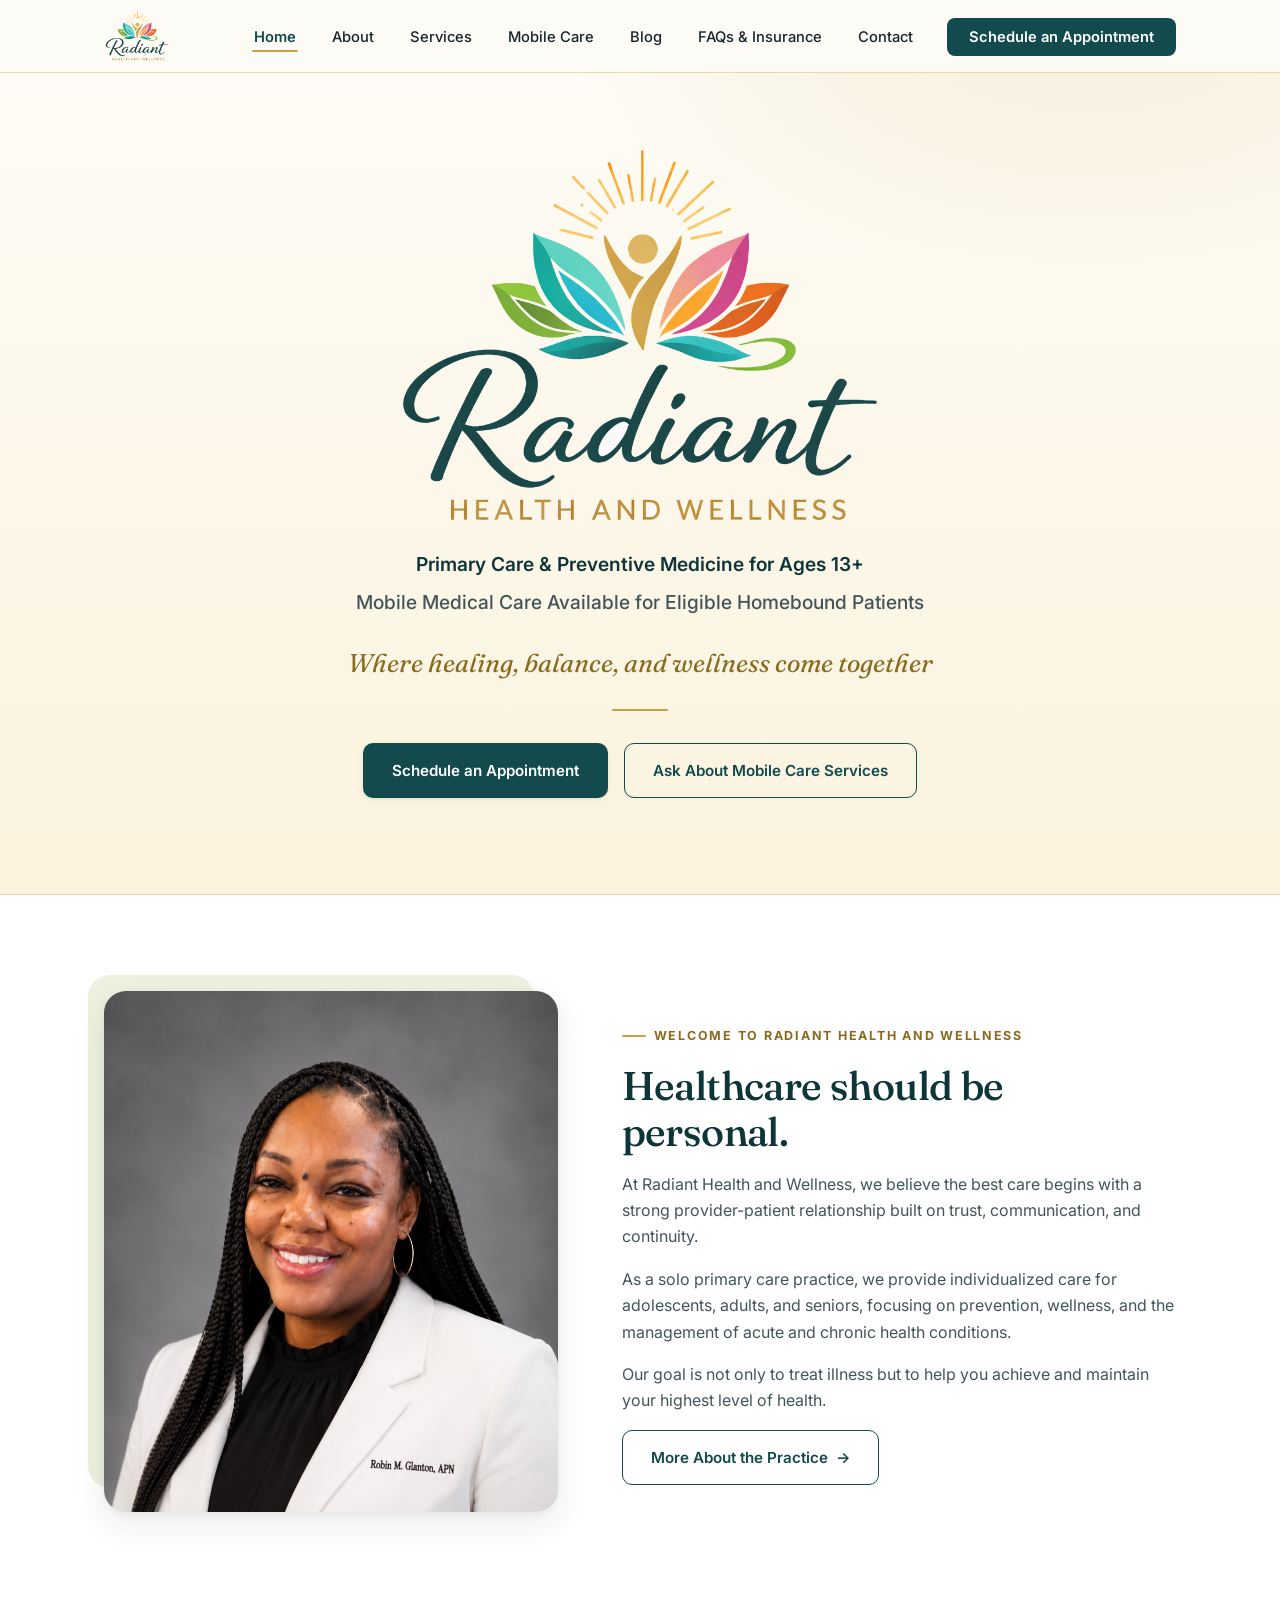
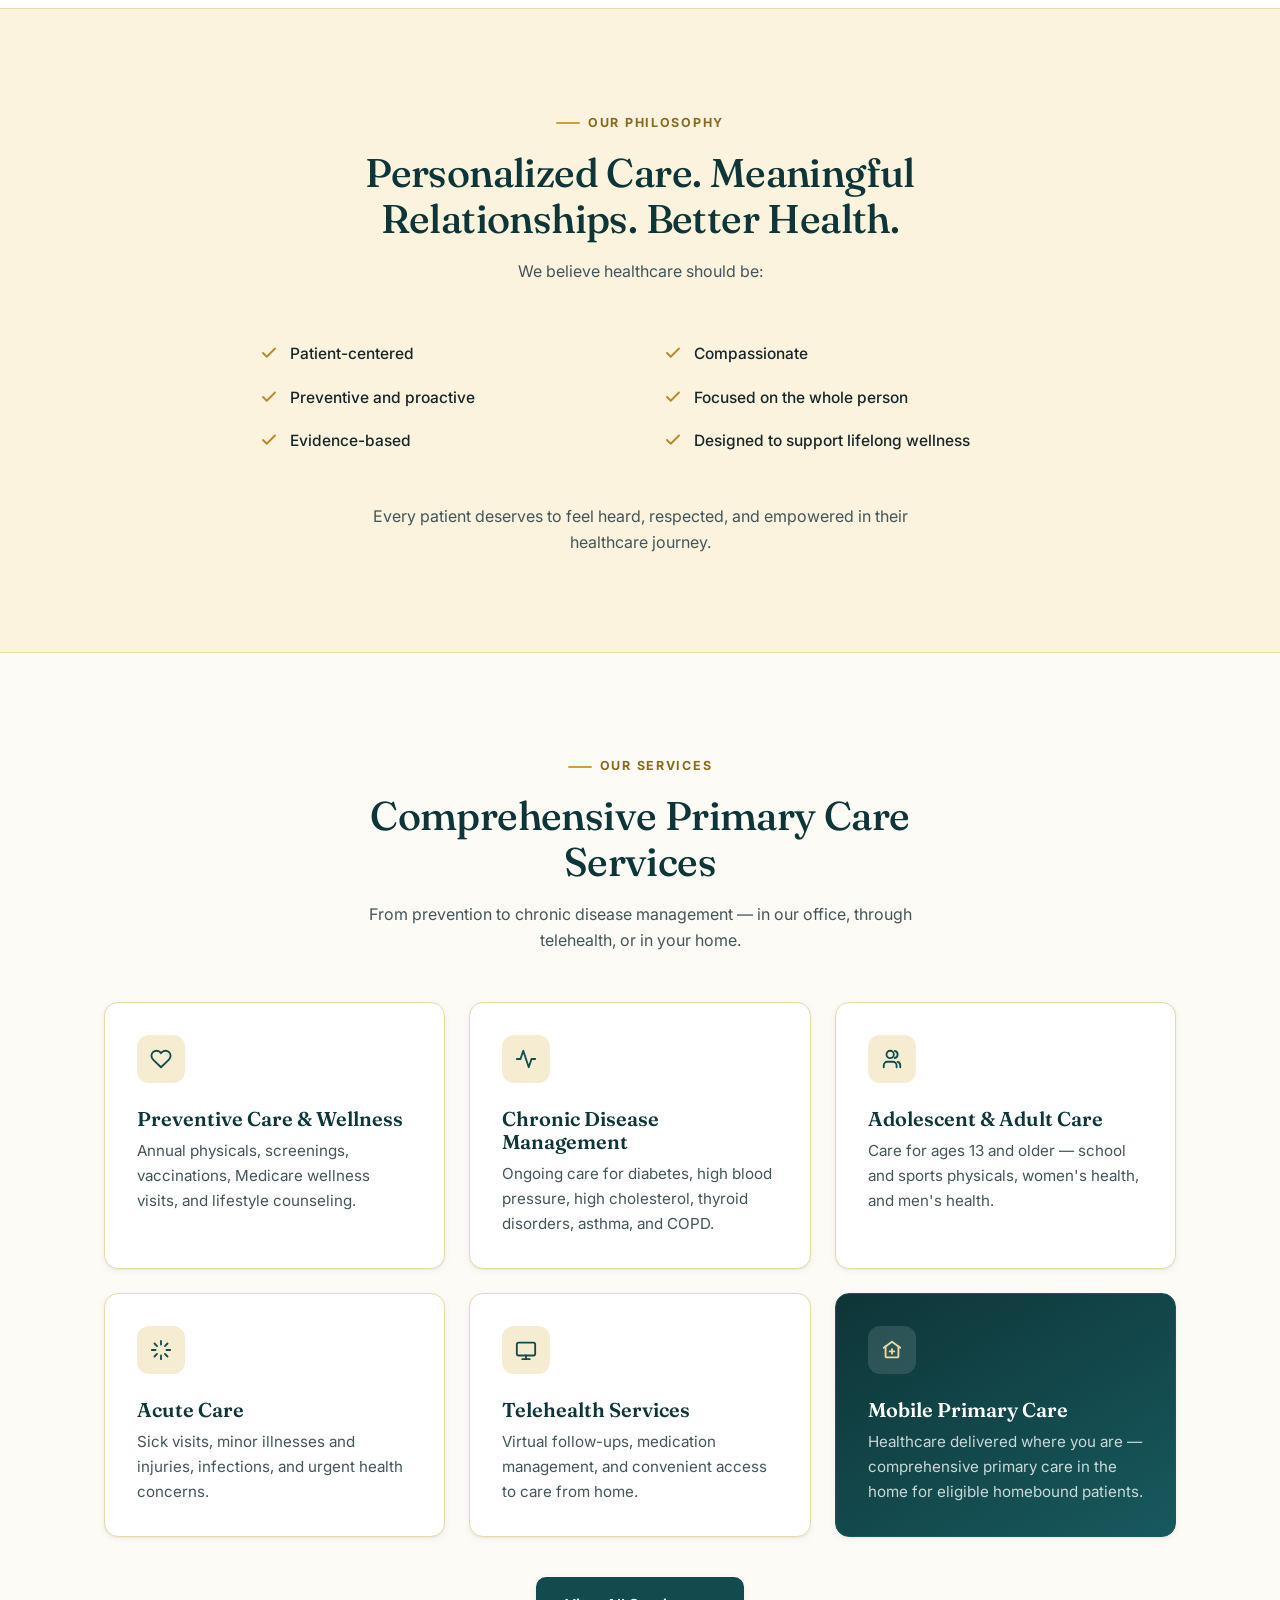
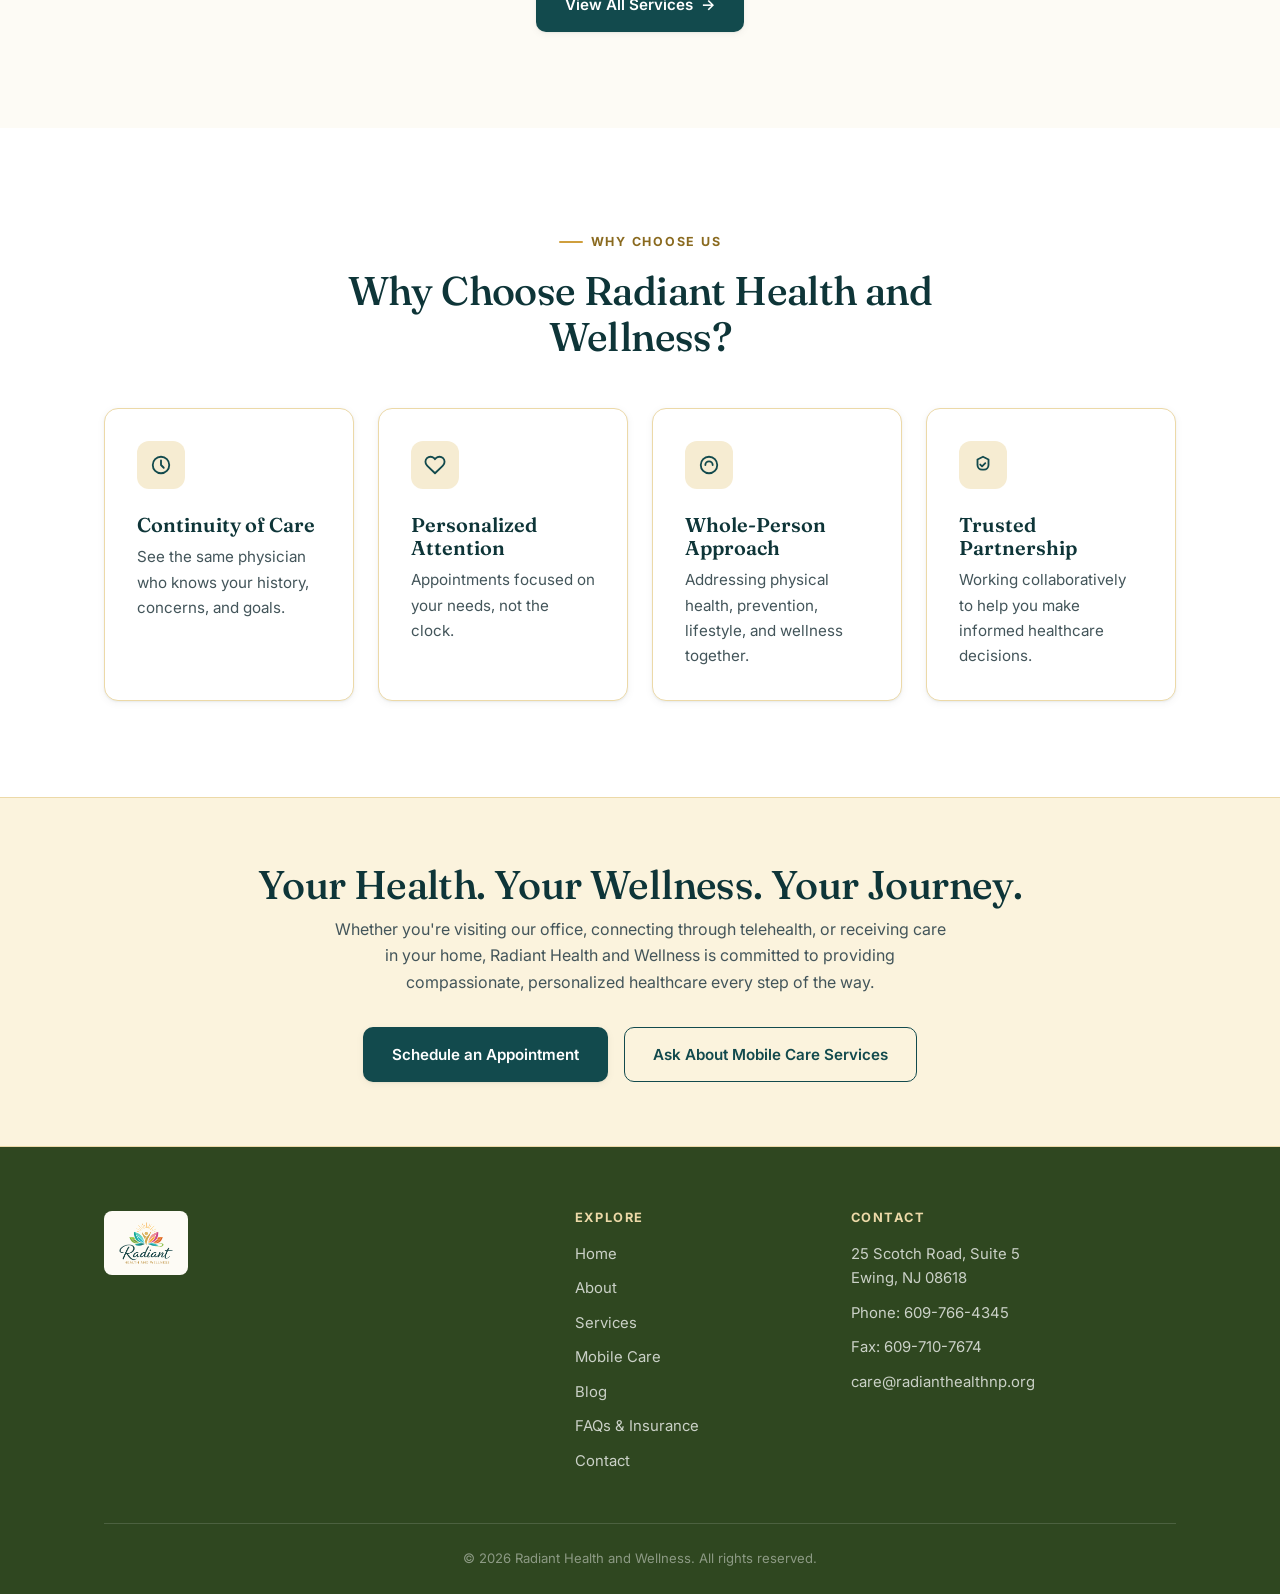
==== commit 2c3d7f08: "Apply Robin's site updates: solid green footer, copy edits, Blog and FAQs & Insurance pages - Footer" ====
--- a/index.html
+++ b/index.html
@@ -26,6 +26,8 @@
         <li><a href="about.html">About</a></li>
         <li><a href="services.html">Services</a></li>
         <li><a href="mobile-care.html">Mobile Care</a></li>
+        <li><a href="blog.html">Blog</a></li>
+        <li><a href="faq.html">FAQs &amp; Insurance</a></li>
         <li><a href="contact.html">Contact</a></li>
         <li><a href="contact.html" class="nav-cta">Schedule an Appointment</a></li>
       </ul>
@@ -228,7 +230,6 @@
           <span class="footer-logo">
             <img src="assets/img/logo.png" alt="Radiant Health and Wellness">
           </span>
-          <p>Primary care &amp; preventive medicine for ages 13+ in Ewing, NJ. Mobile medical care available for eligible homebound patients.</p>
         </div>
         <div>
           <h4>Explore</h4>
@@ -237,6 +238,8 @@
             <li><a href="about.html">About</a></li>
             <li><a href="services.html">Services</a></li>
             <li><a href="mobile-care.html">Mobile Care</a></li>
+            <li><a href="blog.html">Blog</a></li>
+            <li><a href="faq.html">FAQs &amp; Insurance</a></li>
             <li><a href="contact.html">Contact</a></li>
           </ul>
         </div>
--- a/css/styles.css
+++ b/css/styles.css
@@ -662,7 +662,7 @@
 
 /* ---------- Footer ---------- */
 .site-footer {
-  background: linear-gradient(160deg, var(--green-900) 0%, var(--teal-900) 70%);
+  background: var(--green-900);
   color: rgba(255, 255, 255, 0.75);
   padding: var(--s8) 0 var(--s3);
 }
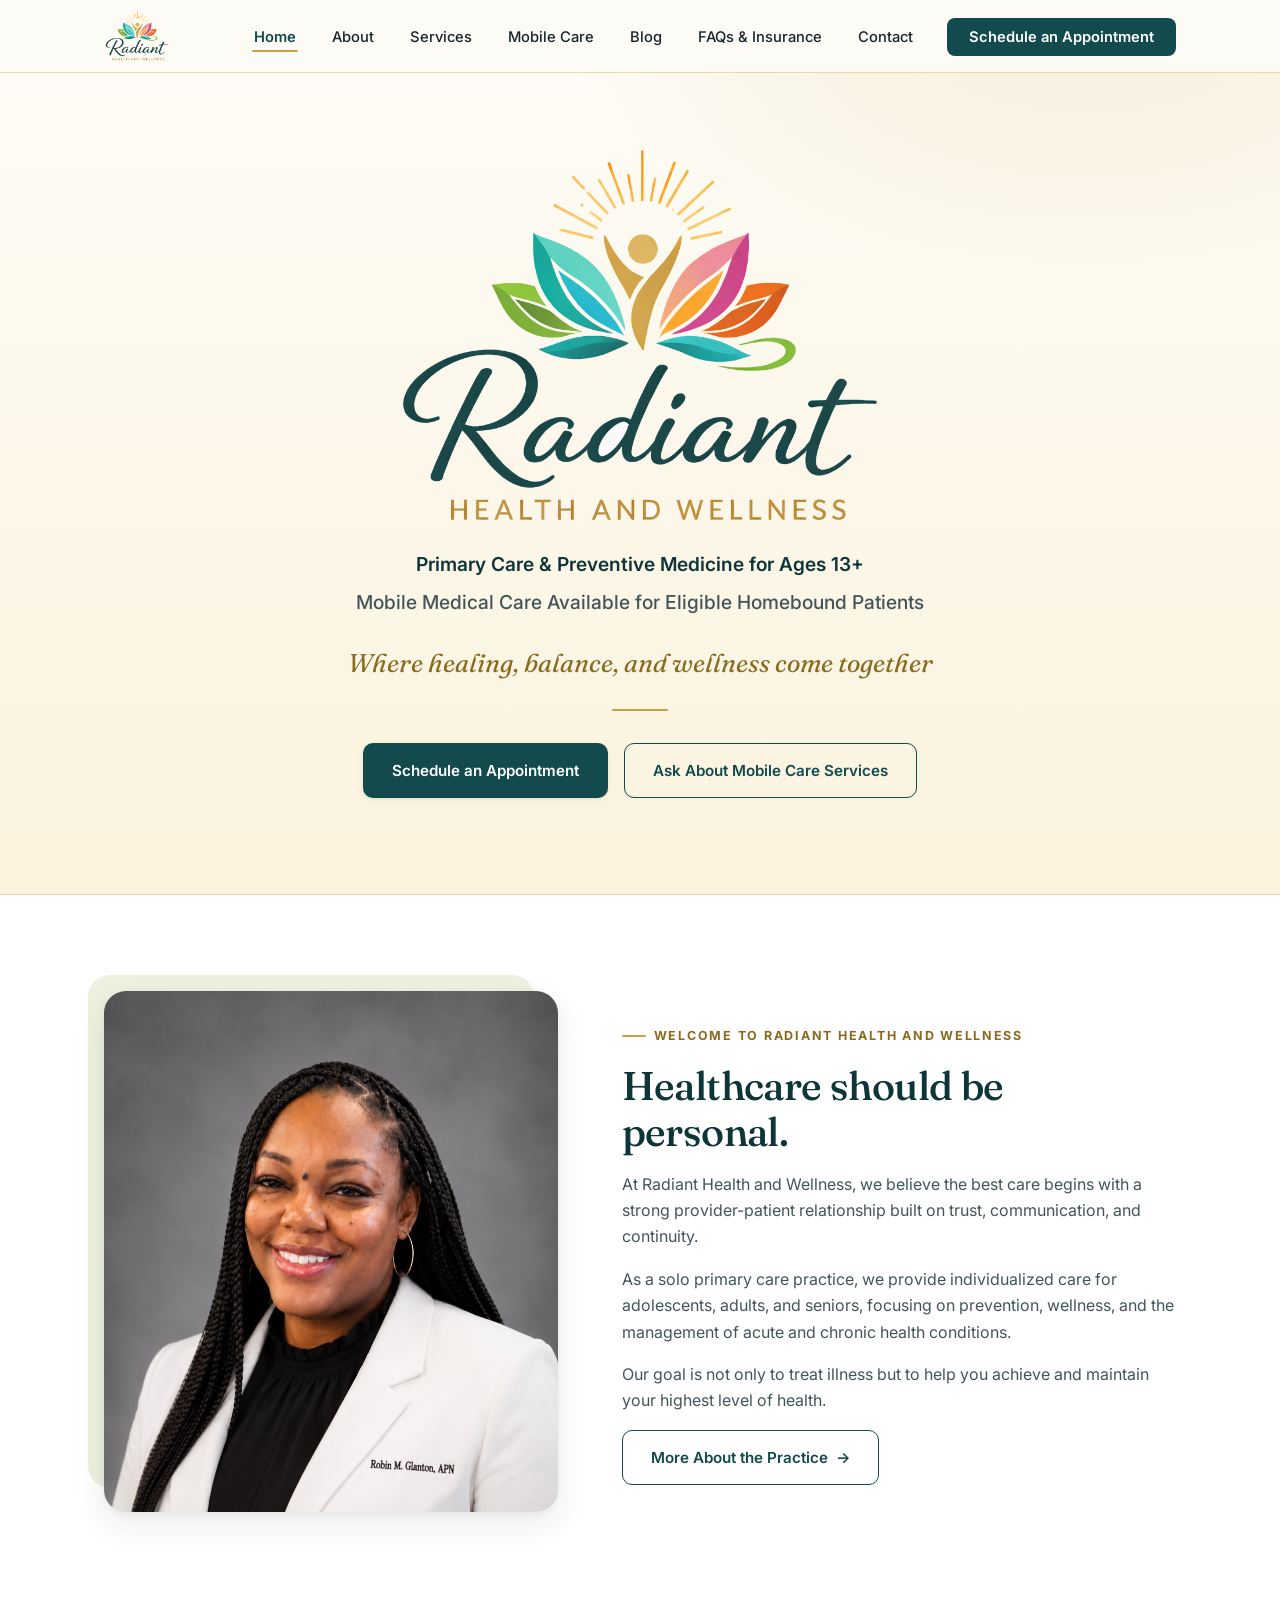
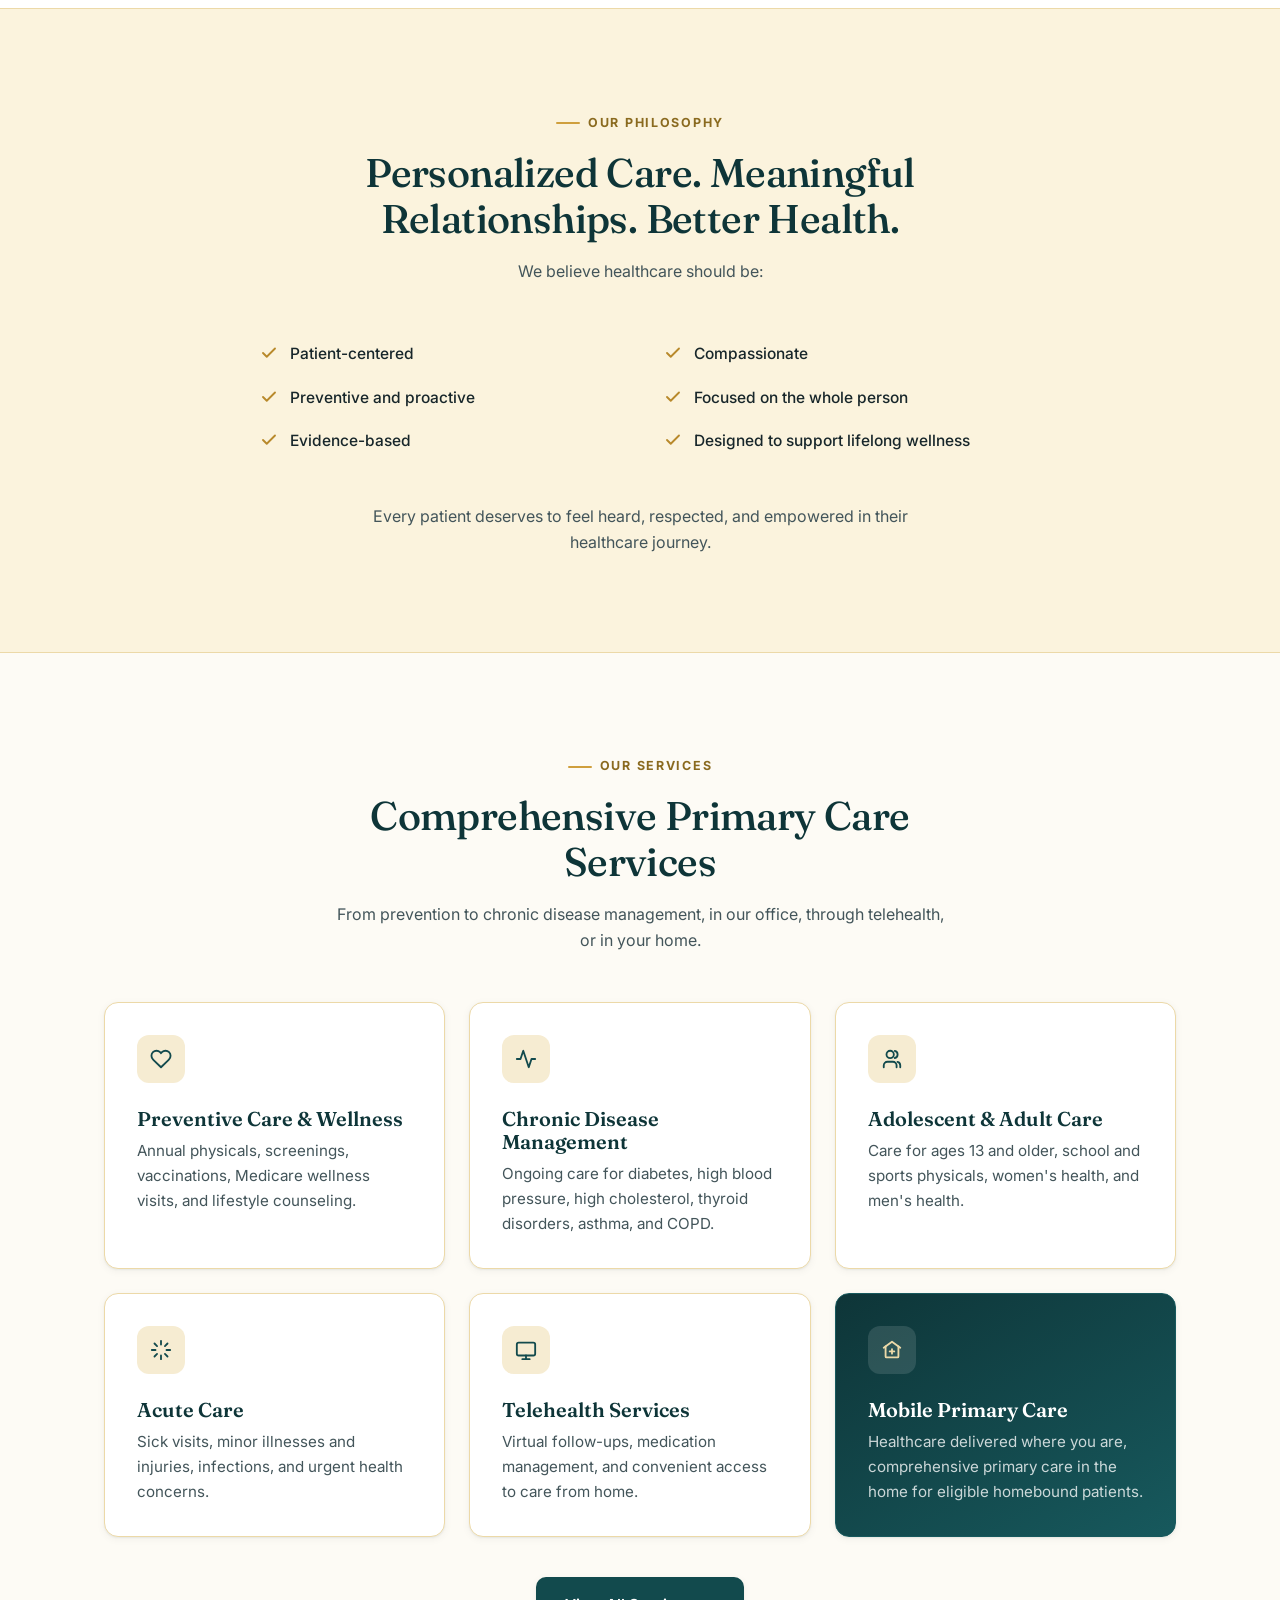
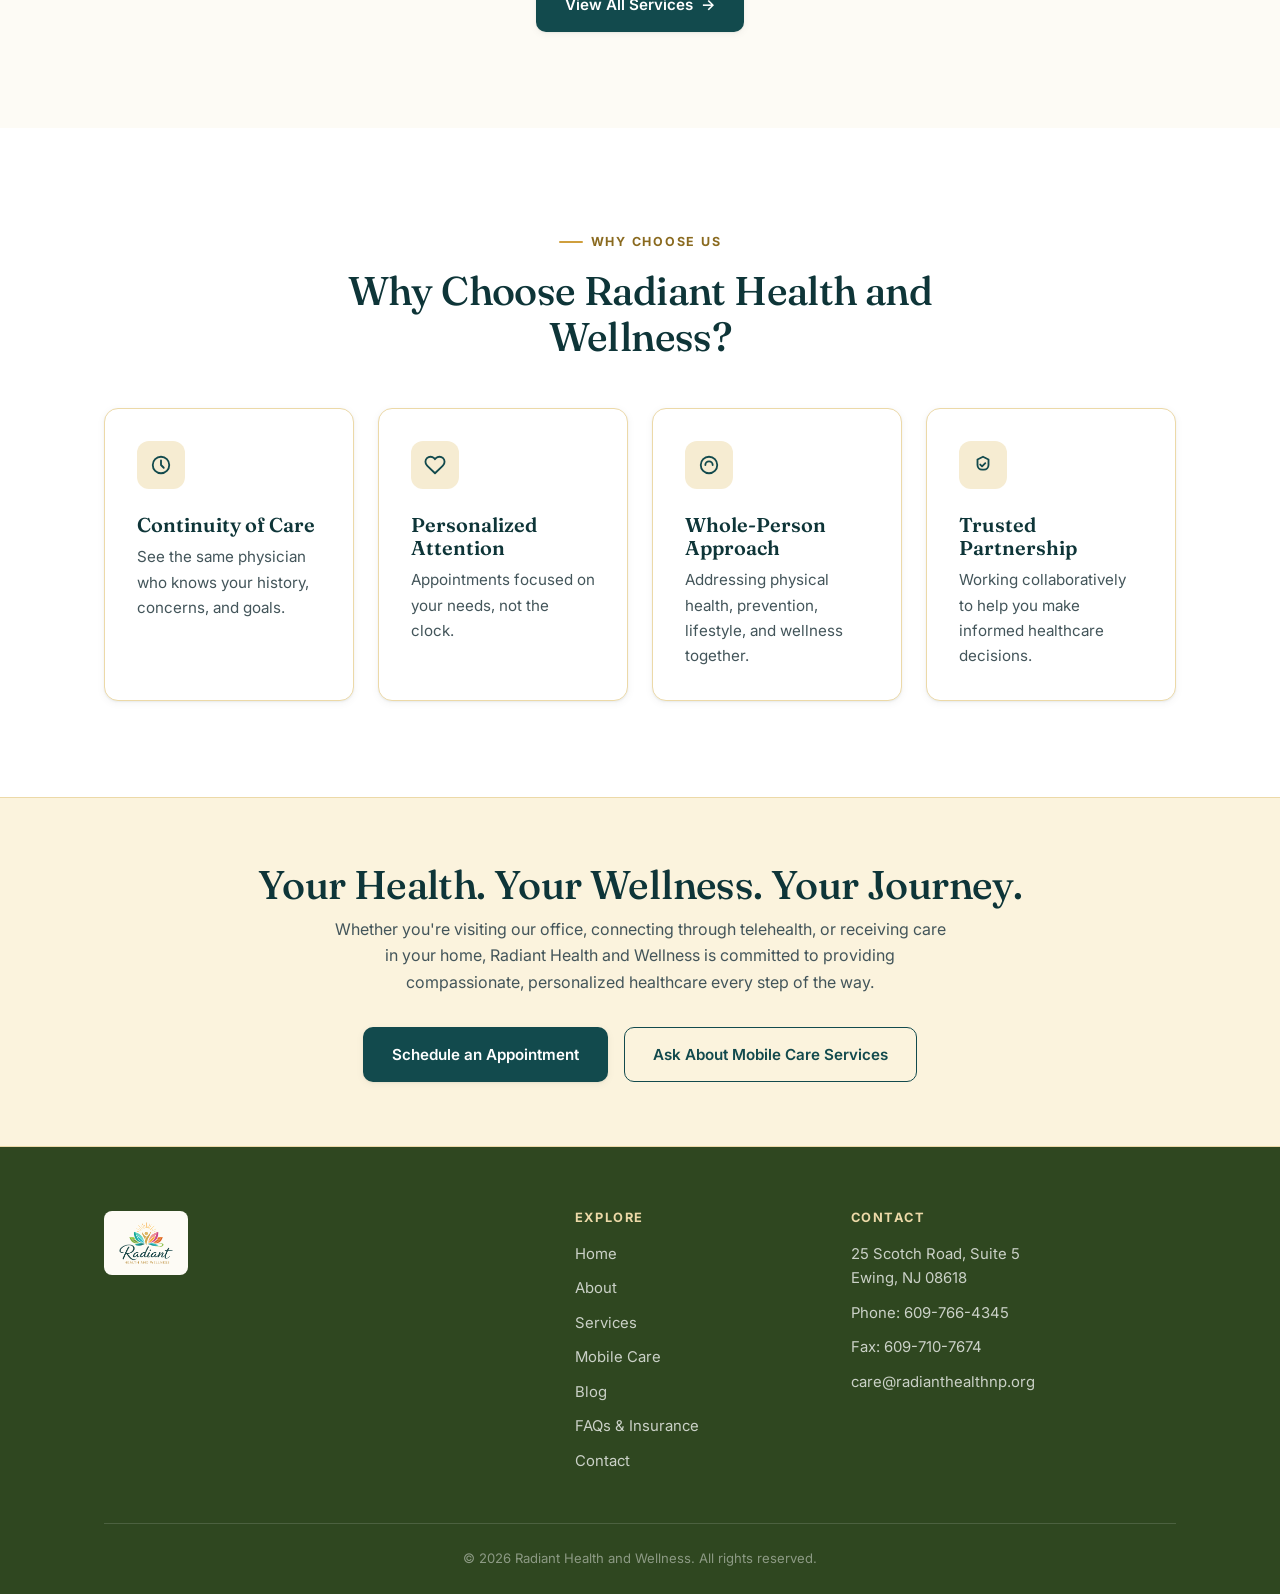
==== commit 6df8480f: "Remove em dashes from site copy Co-Authored-By: Claude Sonnet 5.5 <noreply@anthropic.com>" ====
--- a/index.html
+++ b/index.html
@@ -4,7 +4,7 @@
   <meta charset="UTF-8">
   <meta name="viewport" content="width=device-width, initial-scale=1.0">
   <title>Radiant Health and Wellness | Primary Care &amp; Preventive Medicine in Ewing, NJ</title>
-  <meta name="description" content="Radiant Health and Wellness — solo primary care practice in Ewing, NJ for ages 13+. Preventive medicine, chronic disease management, telehealth, and mobile medical care for eligible homebound patients.">
+  <meta name="description" content="Radiant Health and Wellness, solo primary care practice in Ewing, NJ for ages 13+. Preventive medicine, chronic disease management, telehealth, and mobile medical care for eligible homebound patients.">
   <link rel="icon" href="assets/img/favicon.png">
   <link rel="preconnect" href="https://fonts.googleapis.com">
   <link rel="preconnect" href="https://fonts.gstatic.com" crossorigin>
@@ -15,7 +15,7 @@
 
   <header class="site-header">
     <nav class="nav">
-      <a href="index.html" class="nav-logo" aria-label="Radiant Health and Wellness — home">
+      <a href="index.html" class="nav-logo" aria-label="Radiant Health and Wellness, home">
         <img src="assets/img/logo.png" alt="Radiant Health and Wellness">
       </a>
       <button class="nav-toggle" aria-label="Toggle navigation" aria-expanded="false">
@@ -117,7 +117,7 @@
         <div class="section-header centered">
           <span class="eyebrow">Our Services</span>
           <h2>Comprehensive Primary Care Services</h2>
-          <p>From prevention to chronic disease management — in our office, through telehealth, or in your home.</p>
+          <p>From prevention to chronic disease management, in our office, through telehealth, or in your home.</p>
         </div>
         <div class="card-grid">
           <div class="card">
@@ -139,7 +139,7 @@
               <svg width="22" height="22" viewBox="0 0 24 24" fill="none" stroke="currentColor" stroke-width="2" stroke-linecap="round" stroke-linejoin="round"><path d="M17 21v-2a4 4 0 0 0-4-4H7a4 4 0 0 0-4 4v2"/><circle cx="10" cy="7" r="4"/><path d="M21 21v-2a4 4 0 0 0-3-3.9"/><path d="M15 3.1a4 4 0 0 1 0 7.8"/></svg>
             </span>
             <h3>Adolescent &amp; Adult Care</h3>
-            <p>Care for ages 13 and older — school and sports physicals, women's health, and men's health.</p>
+            <p>Care for ages 13 and older, school and sports physicals, women's health, and men's health.</p>
           </div>
           <div class="card">
             <span class="card-icon">
@@ -160,7 +160,7 @@
               <svg width="22" height="22" viewBox="0 0 24 24" fill="none" stroke="currentColor" stroke-width="2" stroke-linecap="round" stroke-linejoin="round"><path d="M3 9.5L12 3l9 6.5"/><path d="M5 8v11a1 1 0 0 0 1 1h12a1 1 0 0 0 1-1V8"/><path d="M12 11v5M9.5 13.5h5"/></svg>
             </span>
             <h3>Mobile Primary Care</h3>
-            <p>Healthcare delivered where you are — comprehensive primary care in the home for eligible homebound patients.</p>
+            <p>Healthcare delivered where you are, comprehensive primary care in the home for eligible homebound patients.</p>
           </div>
         </div>
         <div style="text-align:center; margin-top: 40px;">
--- a/css/styles.css
+++ b/css/styles.css
@@ -1,5 +1,5 @@
 /* ==========================================================================
-   Radiant Health and Wellness — Design System v2
+   Radiant Health and Wellness: Design System v2
    --------------------------------------------------------------------------
    Principles applied:
    - Restrained palette: cream ground, dark teal anchor, gold as trim/accent
